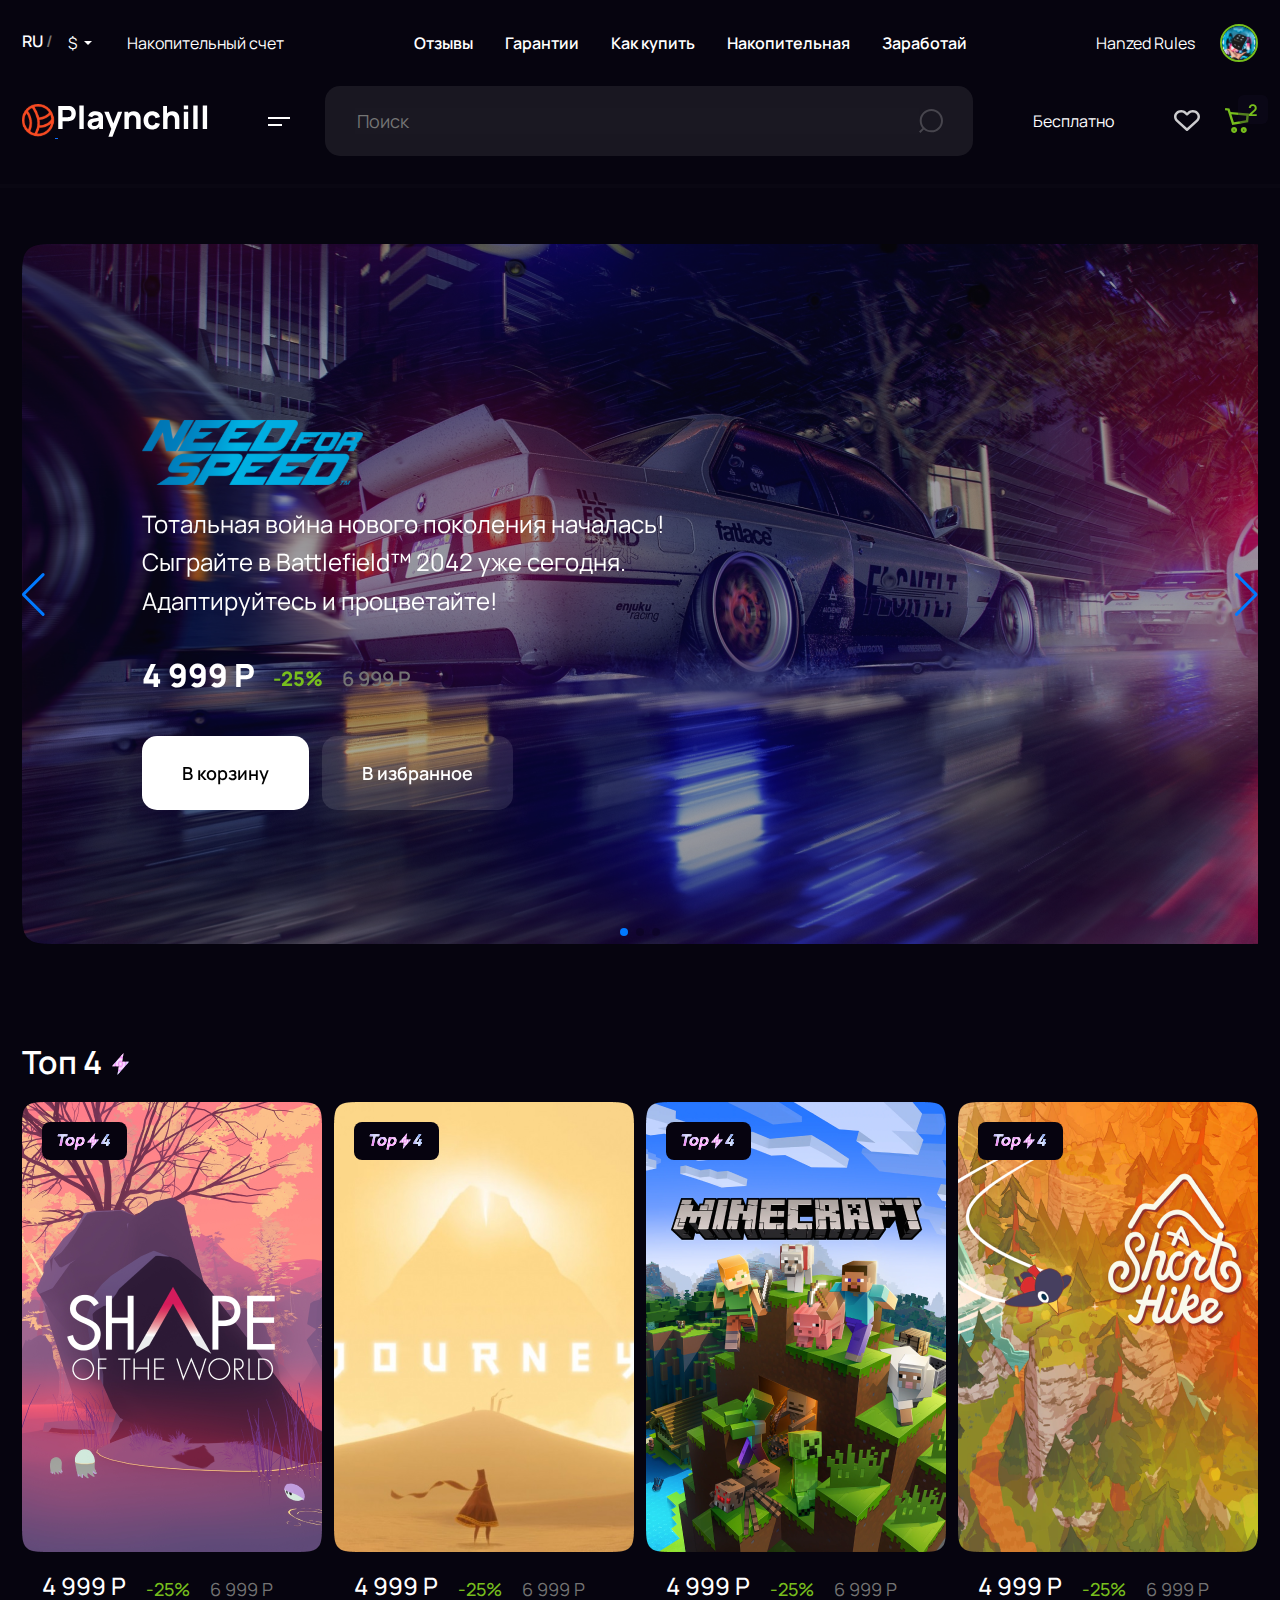
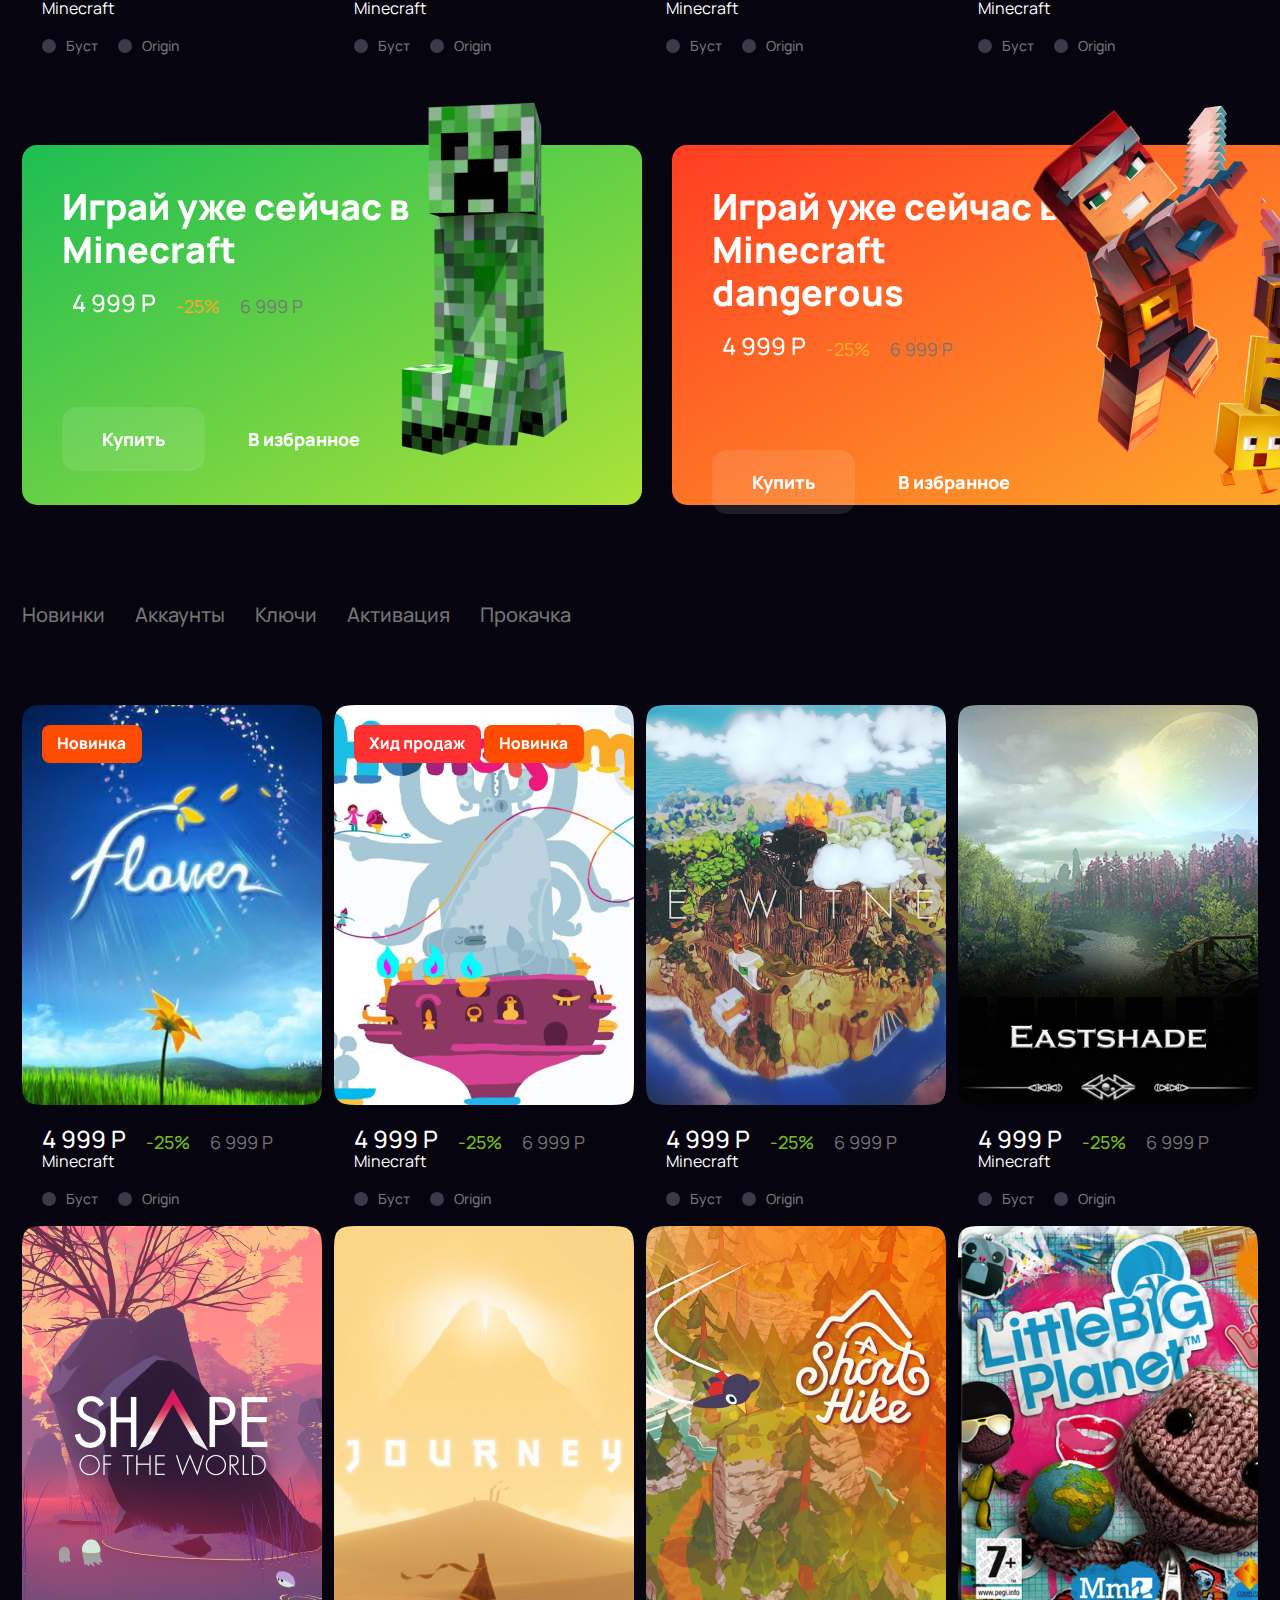
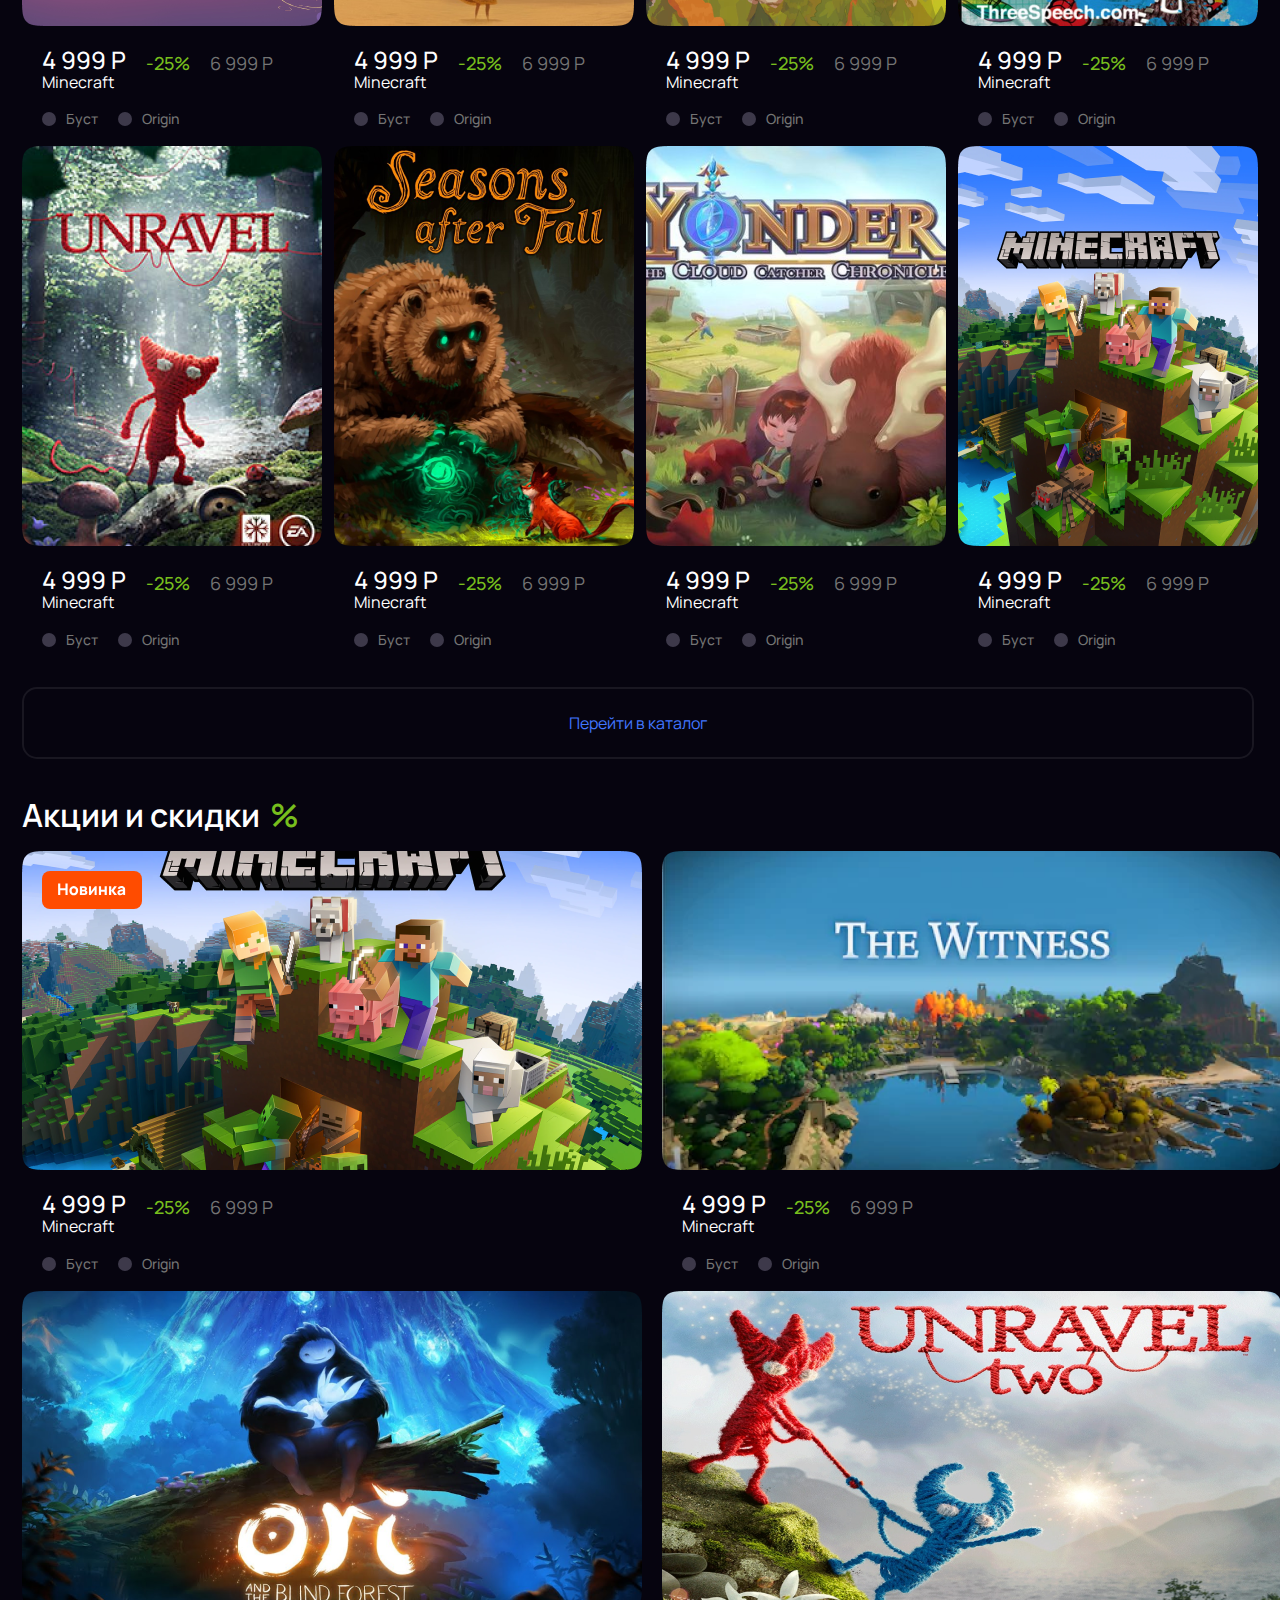
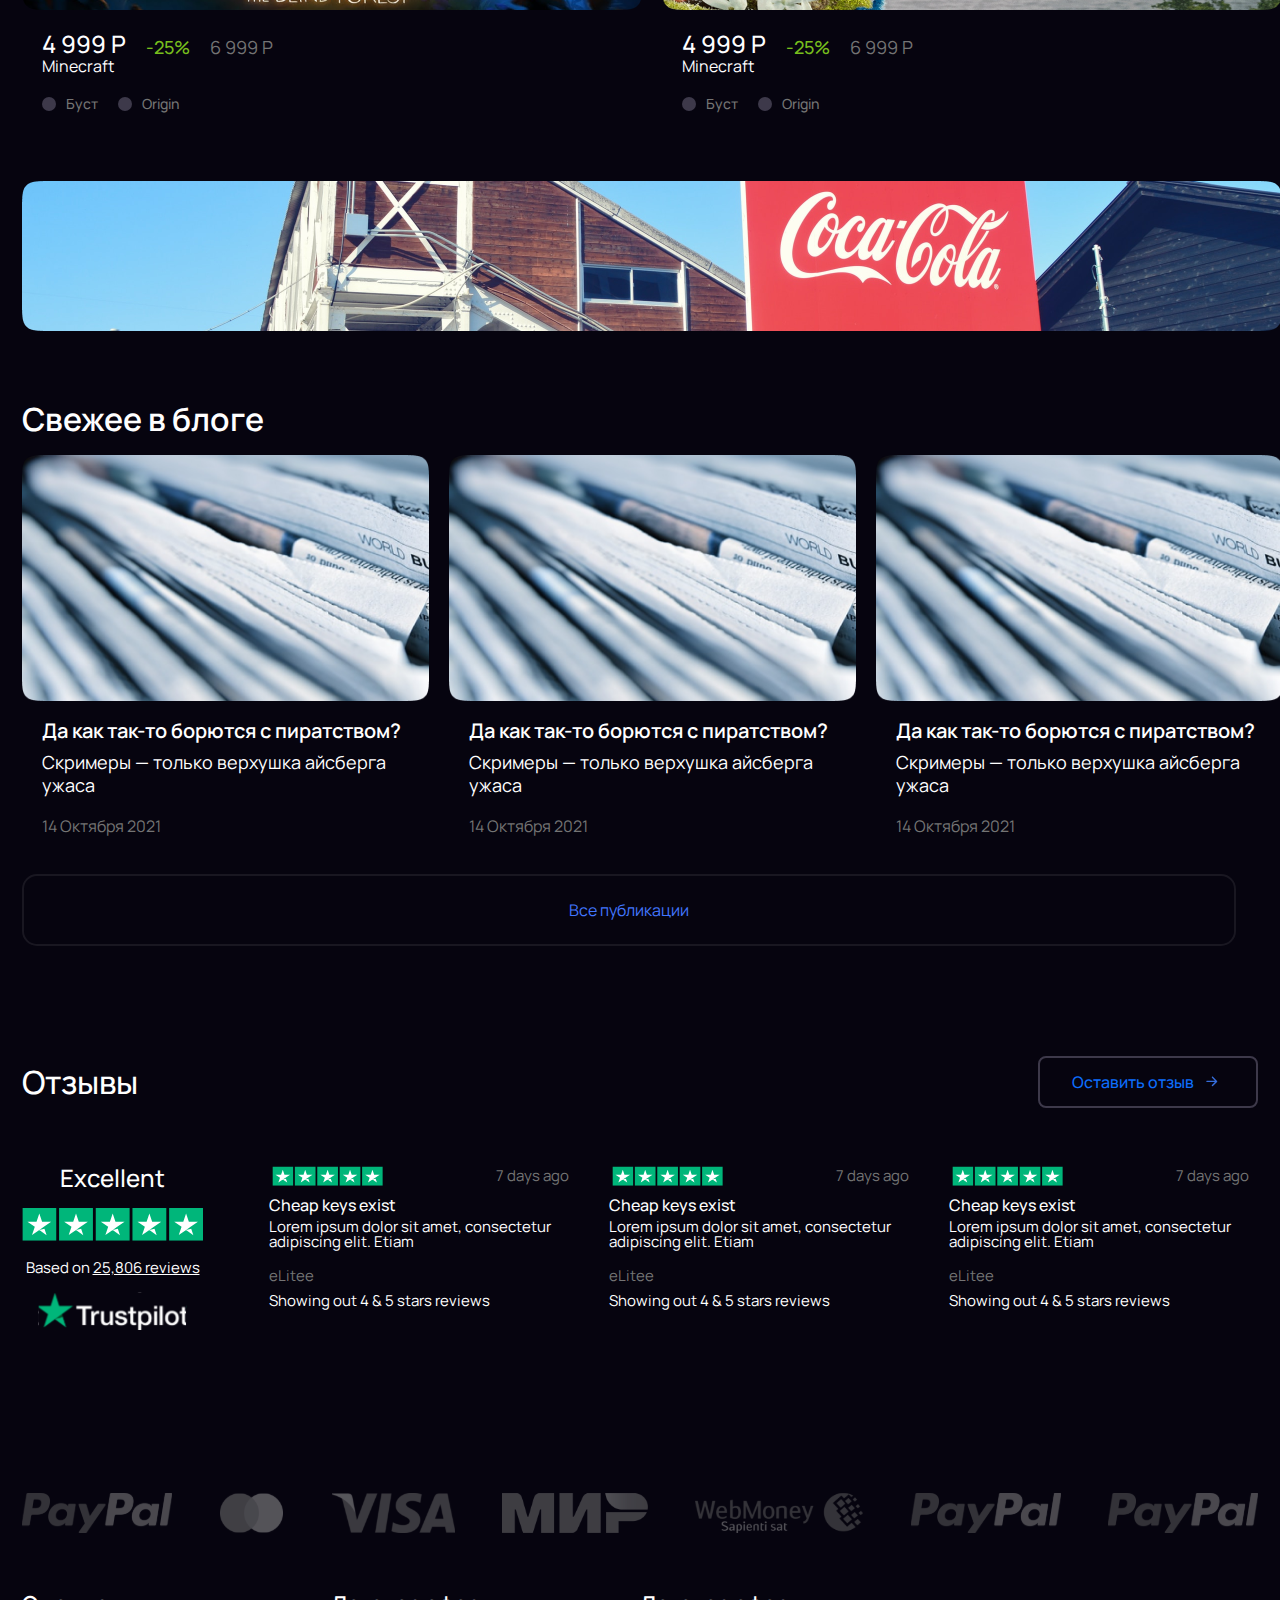
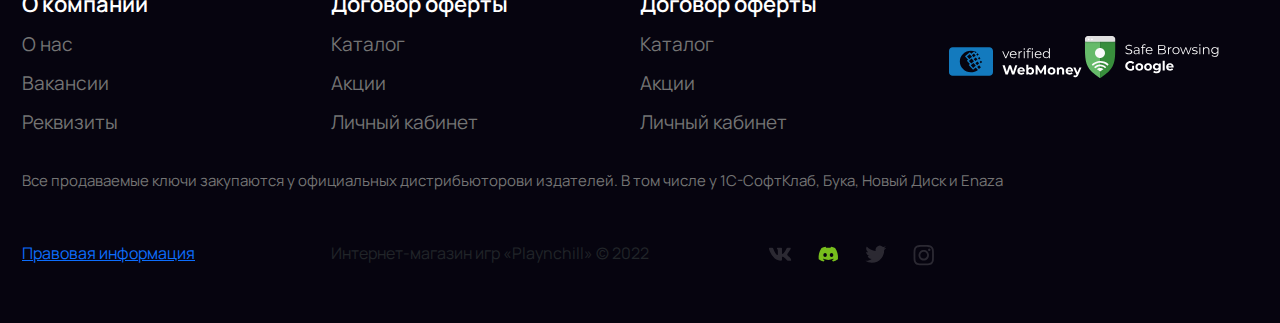
==== index.html @ ac3b4145 "basket" ====
<!DOCTYPE html>
<html lang="en">
  <head>
    <meta charset="UTF-8" />
    <meta http-equiv="X-UA-Compatible" content="IE=edge" />
    <meta name="viewport" content="width=device-width, initial-scale=1.0" />
    <title>Game-Shop</title>

    <link
      rel="stylesheet"
      href="https://cdn.jsdelivr.net/npm/swiper@11/swiper-bundle.min.css"
    />

    <script src="https://cdn.jsdelivr.net/npm/swiper@11/swiper-bundle.min.js"></script>
    <link rel="preconnect" href="https://fonts.googleapis.com" />
    <link rel="preconnect" href="https://fonts.gstatic.com" crossorigin />
    <link
      href="https://fonts.googleapis.com/css2?family=Manrope:wght@200..800&family=Roboto&display=swap"
      rel="stylesheet"
    />
    <link
      rel="stylesheet"
      href="	https://cdn.jsdelivr.net/npm/bootstrap@5.3.3/dist/css/bootstrap.min.css"
    />
    <link rel="stylesheet" href="./scss/style.css" />
  </head>
  <body>
    <header class="header">
      <div class="container">
        <div class="header__top">
          <div class="header__scores">
            <div class="header__lang-but">
              <span class="header__leng">RU</span>
              <span style="color: #747474" class="header__leng">/</span>

              <div class="btn-group">
                <button
                  type="button"
                  class="btn btn-danger dropdown-toggle"
                  data-bs-toggle="dropdown"
                  aria-expanded="false"
                >
                  $
                </button>
                <ul class="dropdown-menu">
                  <li><a class="dropdown-item" href="#">Русский (RU)</a></li>
                  <li><a class="dropdown-item" href="#">English (EN)</a></li>

                  <li><hr class="dropdown-divider" /></li>
                  <ul class="currency">
                    <li class="currency__link">
                      <a class="currency__li" href="#">$</a>
                    </li>
                    <li class="currency__link">
                      <a class="currency__li" href="#">€</a>
                    </li>
                    <li class="currency__link">
                      <a class="currency__li" href="#">₽</a>
                    </li>
                  </ul>
                </ul>
              </div>
            </div>

            <span class="header__score-txt">Накопительный счет</span>
          </div>
          <nav class="header__nav nav">
            <ul class="nav__list">
              <li class="nav__item">
                <a class="nav__link" href="#">Отзывы</a>
              </li>
              <li class="nav__item">
                <a class="nav__link" href="#">Гарантии</a>
              </li>
              <li class="nav__item">
                <a class="nav__link" href="#">Как купить</a>
              </li>
              <li class="nav__item">
                <a class="nav__link" href="#">Накопительная</a>
              </li>
              <li class="nav__item">
                <a class="nav__link" href="#">Заработай</a>
              </li>
            </ul>
          </nav>
          <div class="header__avatar">
            <span class="header__name">Hanzed Rules</span>
            <img class="header__img" src="./img/ava.svg" alt="" />
          </div>
        </div>
        <div class="header__bottom">
          <div class="header__logo logo">
            <a class="logo__link" href="./index.html">
              <img
                class="logo__image"
                src="./img/icons/logo.svg"
                alt="MovieDB"
              />
              <img class="logo__name" src="./img/icons/logo-name.svg" alt="" />
            </a>
          </div>
          <img class="header__lines" src="./img/icons/lines.svg" alt="" />
          <div class="header__searchbar searchbar">
            <input class="searchbar__input" placeholder="Поиск" type="text" />
            <img class="header__icon" src="./img/icons/search.svg" alt="" />
          </div>
          <a class="header__free" href="#"><span>Бесплатно</span></a>
          <a href="#"
            ><img class="header__heart" src="./img/icons/heart.svg" alt=""
          /></a>

          <div class="header__basket-2 basket-2">
            <a href="#">
              <img
                class="basket-2__basket"
                src="./img/icons/basket.svg"
                alt=""
              />
              <img class="basket-2__2-bg" src="./img/icons/2-bg.svg" alt="" />
            </a>
          </div>
        </div>
      </div>
    </header>

    <hr class="header__under-line" />

    <section class="hero">
      <div class="container">
        <div class="hero__content swiper">
          <div class="hero__posters swiper-wrapper">
            <div class="hero__poster swiper-slide">
              <div class="hero__movie">
                <img
                  class="hero__image"
                  src="./img/car-bmw-m3.png"
                  alt="car-bmw-m3"
                />

                <img
                  class="hero__nfs-logo"
                  src="./img/icons/nfs-logo.svg"
                  alt="need-for-speed"
                />
                <p class="hero__nfs-txt">
                  Тотальная война нового поколения началась! Сыграйте в
                  Battlefield™ 2042 уже сегодня. Адаптируйтесь и процветайте!
                </p>
                <div class="hero__prices">
                  <h2 class="hero__price">4 999 Р</h2>
                  <span class="hero__percent">-25%</span>
                  <span class="hero__old-price">6 999 Р</span>
                </div>

                <div class="hero__buttons">
                  <a class="hero__white-btn" href="./pages/basket.html"
                    >В корзину</a
                  >
                  <a class="hero__grey-btn" href="./pages/basket.html"
                    >В избранное</a
                  >
                </div>
              </div>
            </div>
            <div class="hero__poster swiper-slide">
              <div class="hero__movie">
                <img
                  class="hero__image"
                  src="./img/car-polestar.png"
                  alt="car-bmw-m3"
                />

                <img
                  class="hero__nfs-logo"
                  src="./img/icons/nfs-logo.svg"
                  alt="need-for-speed"
                />
                <p class="hero__nfs-txt">
                  Тотальная война нового поколения началась! Сыграйте в
                  Battlefield™ 2042 уже сегодня. Адаптируйтесь и процветайте!
                </p>
                <div class="hero__prices">
                  <h2 class="hero__price">4 999 Р</h2>
                  <span class="hero__percent">-25%</span>
                  <span class="hero__old-price">6 999 Р</span>
                </div>

                <div class="hero__buttons">
                  <a
                    class="hero__white-btn"
                    href="/pages/basket.html"
                    target="_blank"
                    >В корзину</a
                  >
                  <a class="hero__grey-btn" href="#">В избранное</a>
                </div>
              </div>
            </div>
            <div class="hero__poster swiper-slide">
              <div class="hero__movie">
                <img
                  class="hero__image"
                  src="./img/car-porsche.png"
                  alt="car-bmw-m3"
                />

                <img
                  class="hero__nfs-logo"
                  src="./img/icons/nfs-logo.svg"
                  alt="need-for-speed"
                />
                <p class="hero__nfs-txt">
                  Тотальная война нового поколения началась! Сыграйте в
                  Battlefield™ 2042 уже сегодня. Адаптируйтесь и процветайте!
                </p>
                <div class="hero__prices">
                  <h2 class="hero__price">4 999 Р</h2>
                  <span class="hero__percent">-25%</span>
                  <span class="hero__old-price">6 999 Р</span>
                </div>

                <div class="hero__buttons">
                  <a
                    class="hero__white-btn"
                    href="/pages/basket.html"
                    target="_blank"
                    >В корзину</a
                  >
                  <a class="hero__grey-btn" href="#">В избранное</a>
                </div>
              </div>
            </div>
          </div>
          <div class="swiper-pagination"></div>
        </div>
        <div class="swiper-button-next"></div>
        <div class="swiper-button-prev"></div>
      </div>
    </section>

    <section class="game">
      <div class="container">
        <div class="game__item">
          <div class="game__top-four">
            <h2 class="game__title">Топ 4</h2>
            <img class="game__light-icon" src="./img/icons/light.svg" alt="" />
          </div>
          <div class="game__rows">
            <div class="game__el">
              <img class="game__image" src="./img/games/shape.png" alt="" />
              <img class="game__light-4" src="./img/icons/light-4.svg" alt="" />
              <a
                class="game__link-basket"
                href="/pages/basket.html"
                target="_blank"
                >В корзину</a
              >

              <div class="prices">
                <h2 class="price">4 999 Р</h2>
                <span class="percent">-25%</span>
                <span class="old-price">6 999 Р</span>
              </div>

              <span class="game__info"> Minecraft </span>
              <div class="game__info-under">
                <div class="game__circle"></div>
                <span class="game__bust">Буст</span>
                <div class="game__circle"></div>
                <span class="game__origin">Origin</span>
              </div>
            </div>

            <div class="game__el">
              <img class="game__image" src="./img/games/dourney.png" alt="" />
              <img class="game__light-4" src="./img/icons/light-4.svg" alt="" />
              <a
                class="game__link-basket"
                href="/pages/basket.html"
                target="_blank"
                >В корзину</a
              >

              <div class="prices">
                <h2 class="price">4 999 Р</h2>
                <span class="percent">-25%</span>
                <span class="old-price">6 999 Р</span>
              </div>

              <span class="game__info"> Minecraft </span>
              <div class="game__info-under">
                <div class="game__circle"></div>
                <span class="game__bust">Буст</span>
                <div class="game__circle"></div>
                <span class="game__origin">Origin</span>
              </div>
            </div>

            <div class="game__el">
              <img class="game__image" src="./img/games/minecraft.png" alt="" />
              <img class="game__light-4" src="./img/icons/light-4.svg" alt="" />
              <a
                class="game__link-basket"
                href="/pages/basket.html"
                target="_blank"
                >В корзину</a
              >

              <div class="prices">
                <h2 class="price">4 999 Р</h2>
                <span class="percent">-25%</span>
                <span class="old-price">6 999 Р</span>
              </div>

              <span class="game__info"> Minecraft </span>
              <div class="game__info-under">
                <div class="game__circle"></div>
                <span class="game__bust">Буст</span>
                <div class="game__circle"></div>
                <span class="game__origin">Origin</span>
              </div>
            </div>

            <div class="game__el">
              <img
                class="game__image"
                src="./img/games/a-short-hike.png"
                alt=""
              />
              <img class="game__light-4" src="./img/icons/light-4.svg" alt="" />
              <a
                class="game__link-basket"
                href="/pages/basket.html"
                target="_blank"
                >В корзину</a
              >

              <div class="prices">
                <h2 class="price">4 999 Р</h2>
                <span class="percent">-25%</span>
                <span class="old-price">6 999 Р</span>
              </div>

              <span class="game__info"> Minecraft </span>
              <div class="game__info-under">
                <div class="game__circle"></div>
                <span class="game__bust">Буст</span>
                <div class="game__circle"></div>
                <span class="game__origin">Origin</span>
              </div>
            </div>
          </div>
        </div>
      </div>
    </section>

    <section class="minecraft">
      <div class="container">
        <div class="minecraft">
          <div class="swiper-wrapper">
            <div class="minecraft__row">
              <div class="minecraft__bg-gr">
                <img
                  class="minecraft__creeper"
                  src="./img/creeper.png"
                  alt=""
                />
                <h2 class="minecraft__title">Играй уже сейчас в Minecraft</h2>
                <div class="prices">
                  <h2 class="price">4 999 Р</h2>
                  <span class="percent">-25%</span>
                  <span class="old-price">6 999 Р</span>
                </div>
                <div class="minecraft__buttons">
                  <a class="minecraft__white-btn" href="#">Купить</a>
                  <a class="minecraft__grey-btn" href="#">В избранное</a>
                </div>
              </div>

              <div class="minecraft__bg-or">
                <h2 class="minecraft__title">
                  Играй уже сейчас в Minecraft dangerous
                </h2>
                <img
                  class="minecraft__warriars"
                  src="./img/warriars.png"
                  alt=""
                />

                <div class="prices">
                  <h2 class="price">4 999 Р</h2>
                  <span class="percent">-25%</span>
                  <span class="old-price">6 999 Р</span>
                </div>
                <div class="minecraft__buttons">
                  <a class="minecraft__white-btn" href="#">Купить</a>
                  <a class="minecraft__grey-btn" href="#">В избранное</a>
                </div>
              </div>
            </div>
          </div>
        </div>
      </div>
    </section>

    <section class="game">
      <div class="container">
        <div class="game__item">
          <div class="game__navig">
            <div class="game__nav">
              <ul class="game__nav-ul">
                <li class="game__nav-li">
                  <a class="game__nav-link" href="#">Новинки</a>
                </li>
                <li class="game__nav-li">
                  <a class="game__nav-link" href="#">Аккаунты</a>
                </li>
                <li class="game__nav-li">
                  <a class="game__nav-link" href="#">Ключи</a>
                </li>
                <li class="game__nav-li">
                  <a class="game__nav-link" href="#">Активация</a>
                </li>
                <li class="game__nav-li">
                  <a class="game__nav-link" href="#">Прокачка</a>
                </li>
              </ul>
            </div>
          </div>
          <div class="game__rows">
            <div class="game__el">
              <img
                class="game__image"
                src="./img/games/flower.png"
                alt="flower"
              />
              <img
                class="game__light-4"
                src="./img/icons/new-icon.svg"
                alt=""
              />
              <a
                class="game__link-basket-min"
                href="/pages/basket.html"
                target="_blank"
                >В корзину</a
              >

              <div class="prices">
                <h2 class="price">4 999 Р</h2>
                <span class="percent">-25%</span>
                <span class="old-price">6 999 Р</span>
              </div>

              <span class="game__info"> Minecraft </span>
              <div class="game__info-under">
                <div class="game__circle"></div>
                <span class="game__bust">Буст</span>
                <div class="game__circle"></div>
                <span class="game__origin">Origin</span>
              </div>
            </div>

            <div class="game__el">
              <img
                class="game__image"
                src="./img/games/hohokum.png"
                alt="hohokum"
              />
              <img
                class="game__light-4"
                src="./img/icons/bestseller.svg"
                alt=""
              />
              <img
                class="game__bestselle"
                src="./img/icons/new-icon.svg"
                alt=""
              />
              <a
                class="game__link-basket-min"
                href="/pages/basket.html"
                target="_blank"
                >В корзину</a
              >

              <div class="prices">
                <h2 class="price">4 999 Р</h2>
                <span class="percent">-25%</span>
                <span class="old-price">6 999 Р</span>
              </div>

              <span class="game__info"> Minecraft </span>
              <div class="game__info-under">
                <div class="game__circle"></div>
                <span class="game__bust">Буст</span>
                <div class="game__circle"></div>
                <span class="game__origin">Origin</span>
              </div>
            </div>

            <div class="game__el">
              <img
                class="game__image"
                src="./img/games/thewitness.png"
                alt="thewitness"
              />

              <a
                class="game__link-basket-min"
                href="/pages/basket.html"
                target="_blank"
                >В корзину</a
              >

              <div class="prices">
                <h2 class="price">4 999 Р</h2>
                <span class="percent">-25%</span>
                <span class="old-price">6 999 Р</span>
              </div>

              <span class="game__info"> Minecraft </span>
              <div class="game__info-under">
                <div class="game__circle"></div>
                <span class="game__bust">Буст</span>
                <div class="game__circle"></div>
                <span class="game__origin">Origin</span>
              </div>
            </div>

            <div class="game__el">
              <img
                class="game__image"
                src="./img/games/easrshade.png"
                alt="easrshade"
              />

              <a
                class="game__link-basket-min"
                href="/pages/basket.html"
                target="_blank"
                >В корзину</a
              >

              <div class="prices">
                <h2 class="price">4 999 Р</h2>
                <span class="percent">-25%</span>
                <span class="old-price">6 999 Р</span>
              </div>

              <span class="game__info"> Minecraft </span>
              <div class="game__info-under">
                <div class="game__circle"></div>
                <span class="game__bust">Буст</span>
                <div class="game__circle"></div>
                <span class="game__origin">Origin</span>
              </div>
            </div>
          </div>

          <div class="game__rows">
            <div class="game__el">
              <img
                class="game__image"
                src="./img/games/shape-min.png"
                alt="shape"
              />

              <a
                class="game__link-basket-min"
                href="/pages/basket.html"
                target="_blank"
                >В корзину</a
              >

              <div class="prices">
                <h2 class="price">4 999 Р</h2>
                <span class="percent">-25%</span>
                <span class="old-price">6 999 Р</span>
              </div>

              <span class="game__info"> Minecraft </span>
              <div class="game__info-under">
                <div class="game__circle"></div>
                <span class="game__bust">Буст</span>
                <div class="game__circle"></div>
                <span class="game__origin">Origin</span>
              </div>
            </div>

            <div class="game__el">
              <img
                class="game__image"
                src="./img/games/dourney-min.png"
                alt="dourney"
              />
              <a
                class="game__link-basket-min"
                href="/pages/basket.html"
                target="_blank"
                >В корзину</a
              >

              <div class="prices">
                <h2 class="price">4 999 Р</h2>
                <span class="percent">-25%</span>
                <span class="old-price">6 999 Р</span>
              </div>

              <span class="game__info"> Minecraft </span>
              <div class="game__info-under">
                <div class="game__circle"></div>
                <span class="game__bust">Буст</span>
                <div class="game__circle"></div>
                <span class="game__origin">Origin</span>
              </div>
            </div>

            <div class="game__el">
              <img
                class="game__image"
                src="./img/games/a-shot-hike-min.png"
                alt="a-short-hike"
              />
              <a
                class="game__link-basket-min"
                href="/pages/basket.html"
                target="_blank"
                >В корзину</a
              >

              <div class="prices">
                <h2 class="price">4 999 Р</h2>
                <span class="percent">-25%</span>
                <span class="old-price">6 999 Р</span>
              </div>

              <span class="game__info"> Minecraft </span>
              <div class="game__info-under">
                <div class="game__circle"></div>
                <span class="game__bust">Буст</span>
                <div class="game__circle"></div>
                <span class="game__origin">Origin</span>
              </div>
            </div>

            <div class="game__el">
              <img
                class="game__image"
                src="./img/games/little-big-planet.png"
                alt="unralev"
              />
              <a
                class="game__link-basket-min"
                href="/pages/basket.html"
                target="_blank"
                >В корзину</a
              >

              <div class="prices">
                <h2 class="price">4 999 Р</h2>
                <span class="percent">-25%</span>
                <span class="old-price">6 999 Р</span>
              </div>

              <span class="game__info"> Minecraft </span>
              <div class="game__info-under">
                <div class="game__circle"></div>
                <span class="game__bust">Буст</span>
                <div class="game__circle"></div>
                <span class="game__origin">Origin</span>
              </div>
            </div>
          </div>

          <div class="game__rows">
            <div class="game__el">
              <img
                class="game__image"
                src="./img/games/unralev.png"
                alt="unralev"
              />

              <a
                class="game__link-basket-min"
                href="/pages/basket.html"
                target="_blank"
                >В корзину</a
              >

              <div class="prices">
                <h2 class="price">4 999 Р</h2>
                <span class="percent">-25%</span>
                <span class="old-price">6 999 Р</span>
              </div>

              <span class="game__info"> Minecraft </span>
              <div class="game__info-under">
                <div class="game__circle"></div>
                <span class="game__bust">Буст</span>
                <div class="game__circle"></div>
                <span class="game__origin">Origin</span>
              </div>
            </div>

            <div class="game__el">
              <img
                class="game__image"
                src="./img/games/seasons-after-fall.png"
                alt="seasons-after-fall"
              />
              <a
                class="game__link-basket-min"
                href="/pages/basket.html"
                target="_blank"
                >В корзину</a
              >

              <div class="prices">
                <h2 class="price">4 999 Р</h2>
                <span class="percent">-25%</span>
                <span class="old-price">6 999 Р</span>
              </div>

              <span class="game__info"> Minecraft </span>
              <div class="game__info-under">
                <div class="game__circle"></div>
                <span class="game__bust">Буст</span>
                <div class="game__circle"></div>
                <span class="game__origin">Origin</span>
              </div>
            </div>

            <div class="game__el">
              <img
                class="game__image"
                src="./img/games/yonder.png"
                alt="yonder"
              />
              <a
                class="game__link-basket-min"
                href="/pages/basket.html"
                target="_blank"
                >В корзину</a
              >

              <div class="prices">
                <h2 class="price">4 999 Р</h2>
                <span class="percent">-25%</span>
                <span class="old-price">6 999 Р</span>
              </div>

              <span class="game__info"> Minecraft </span>
              <div class="game__info-under">
                <div class="game__circle"></div>
                <span class="game__bust">Буст</span>
                <div class="game__circle"></div>
                <span class="game__origin">Origin</span>
              </div>
            </div>

            <div class="game__el">
              <img
                class="game__image"
                src="./img/games/minecraft-min.png"
                alt="minecraft"
              />
              <a
                class="game__link-basket-min"
                href="/pages/basket.html"
                target="_blank"
                >В корзину</a
              >

              <div class="prices">
                <h2 class="price">4 999 Р</h2>
                <span class="percent">-25%</span>
                <span class="old-price">6 999 Р</span>
              </div>

              <span class="game__info"> Minecraft </span>
              <div class="game__info-under">
                <div class="game__circle"></div>
                <span class="game__bust">Буст</span>
                <div class="game__circle"></div>
                <span class="game__origin">Origin</span>
              </div>
            </div>
          </div>

          <div class="game__catalog-but">
            <button class="game__but">Перейти в каталог</button>
          </div>
        </div>
      </div>
    </section>

    <section class="stock">
      <div class="container">
        <div class="stock__top">
          <h2 class="stock__title">Акции и скидки</h2>
          <span class="stock__pr">%</span>
        </div>
        <div class="stock__rows">
          <div class="stock__row">
            <div class="game__el">
              <img
                class="game__image"
                src="./img/minecraft-poster.png"
                alt=""
              />
              <img
                class="game__light-4"
                src="./img/icons/new-icon.svg"
                alt=""
              />

              <div class="prices">
                <h2 class="price">4 999 Р</h2>
                <span class="percent">-25%</span>
                <span class="old-price">6 999 Р</span>
              </div>

              <span class="game__info"> Minecraft </span>

              <div class="game__info-under">
                <div class="game__circle"></div>
                <span class="game__bust">Буст</span>
                <div class="game__circle"></div>
                <span class="game__origin">Origin</span>
              </div>
            </div>
          </div>

          <div class="stock__row">
            <div class="game__el">
              <img
                class="game__image"
                src="./img/the-witmess-poster.png"
                alt=""
              />

              <div class="prices">
                <h2 class="price">4 999 Р</h2>
                <span class="percent">-25%</span>
                <span class="old-price">6 999 Р</span>
              </div>

              <span class="game__info"> Minecraft </span>

              <div class="game__info-under">
                <div class="game__circle"></div>
                <span class="game__bust">Буст</span>
                <div class="game__circle"></div>
                <span class="game__origin">Origin</span>
              </div>
            </div>
          </div>
        </div>

        <div class="stock__rows">
          <div class="stock__row">
            <div class="game__el">
              <img class="game__image" src="./img/ori-poster.png" alt="" />

              <div class="prices">
                <h2 class="price">4 999 Р</h2>
                <span class="percent">-25%</span>
                <span class="old-price">6 999 Р</span>
              </div>

              <span class="game__info"> Minecraft </span>

              <div class="game__info-under">
                <div class="game__circle"></div>
                <span class="game__bust">Буст</span>
                <div class="game__circle"></div>
                <span class="game__origin">Origin</span>
              </div>
            </div>
          </div>

          <div class="stock__row">
            <div class="game__el">
              <img
                class="game__image"
                src="./img/unravel-two-poster.png"
                alt=""
              />

              <div class="prices">
                <h2 class="price">4 999 Р</h2>
                <span class="percent">-25%</span>
                <span class="old-price">6 999 Р</span>
              </div>

              <span class="game__info"> Minecraft </span>

              <div class="game__info-under">
                <div class="game__circle"></div>
                <span class="game__bust">Буст</span>
                <div class="game__circle"></div>
                <span class="game__origin">Origin</span>
              </div>
            </div>
          </div>
        </div>

        <img class="stock__cola" src="./img/cola.png" alt="" />
      </div>
    </section>

    <section class="blog">
      <div class="container">
        <h2 class="blog__title">Свежее в блоге</h2>
        <div class="blog__rows">
          <div class="blog__row">
            <img class="blog__image" src="./img/comments.png" alt="" />
            <span class="blog__question"
              >Да как так-то борются с пиратством?</span
            >
            <span class="blog__answer"
              >Скримеры — только верхушка айсберга ужаса</span
            >
            <span class="blog__time">14 Октября 2021</span>
          </div>

          <div class="blog__row">
            <img class="blog__image" src="./img/comments.png" alt="" />
            <span class="blog__question"
              >Да как так-то борются с пиратством?</span
            >
            <span class="blog__answer"
              >Скримеры — только верхушка айсберга ужаса</span
            >
            <span class="blog__time">14 Октября 2021</span>
          </div>

          <div class="blog__row">
            <img class="blog__image" src="./img/comments.png" alt="" />
            <span class="blog__question"
              >Да как так-то борются с пиратством?</span
            >
            <span class="blog__answer"
              >Скримеры — только верхушка айсберга ужаса</span
            >
            <span class="blog__time">14 Октября 2021</span>
          </div>
        </div>
        <div class="game__catalog-but">
          <button class="game__but">Все публикации</button>
        </div>
      </div>
    </section>

    <section class="review">
      <div class="container">
        <div class="review__top">
          <div class="review__title">Отзывы</div>
          <div class="review__but">
            <a class="review__bt-li" href="#">Оставить отзыв</a>
            <img class="review__left" src="./img/icons/left.svg" alt="left" />
          </div>
        </div>

        <div class="review__col">
          <div class="review__fix">
            <div class="review__subtitle">Excellent</div>
            <img
              class="review__big-stars"
              src="./img/icons/stars-5 1.svg"
              alt="stars"
            />
            <p class="review__under-star">Based on <u> 25,806 reviews</u></p>
            <img src="./img/icons/logo-star.svg" alt="" />
          </div>

          <div class="review__row">
            <div class="review__com-box">
              <div class="review__stars-time">
                <img
                  class="review__stars"
                  src="./img/icons/stars-5 1.svg"
                  alt="stars"
                />
                <span class="review__when">7 days ago</span>
              </div>

              <h4 class="review__min-title">Cheap keys exist</h4>
              <p class="review__txt">
                Lorem ipsum dolor sit amet, consectetur adipiscing elit. Etiam
              </p>
              <span class="review__com-autor">eLitee</span>
              <p class="review__reiting">Showing out 4 & 5 stars reviews</p>
            </div>

            <div class="review__com-box">
              <div class="review__stars-time">
                <img
                  class="review__stars"
                  src="./img/icons/stars-5 1.svg"
                  alt="stars"
                />
                <span class="review__when">7 days ago</span>
              </div>

              <h4 class="review__min-title">Cheap keys exist</h4>
              <p class="review__txt">
                Lorem ipsum dolor sit amet, consectetur adipiscing elit. Etiam
              </p>
              <span class="review__com-autor">eLitee</span>
              <p class="review__reiting">Showing out 4 & 5 stars reviews</p>
            </div>

            <div class="review__com-box">
              <div class="review__stars-time">
                <img
                  class="review__stars"
                  src="./img/icons/stars-5 1.svg"
                  alt="stars"
                />
                <span class="review__when">7 days ago</span>
              </div>

              <h4 class="review__min-title">Cheap keys exist</h4>
              <p class="review__txt">
                Lorem ipsum dolor sit amet, consectetur adipiscing elit. Etiam
              </p>
              <span class="review__com-autor">eLitee</span>
              <p class="review__reiting">Showing out 4 & 5 stars reviews</p>
            </div>
          </div>
        </div>
      </div>
    </section>

    <footer class="footer">
      <div class="container">
        <div class="footer__top top">
          <img
            class="top__logo"
            src="../img/img_footer/footer-img-1.svg"
            alt="PaiPal"
          />
          <img
            class="top__logo"
            src="../img/img_footer/footer-img-2.svg"
            alt="MasterCard"
          />
          <img
            class="top__logo"
            src="../img/img_footer/footer-img-3.svg"
            alt="Visa"
          />
          <img
            class="top__logo"
            src="../img/img_footer/footer-img-4.svg"
            alt="Mir"
          />
          <img
            class="top__logo"
            src="../img/img_footer/footer-img-5.svg"
            alt="WebMoney"
          />
          <img
            class="top__logo"
            src="../img/img_footer/footer-img-6.svg"
            alt="PaiPal"
          />
          <img
            class="top__logo"
            src="../img/img_footer/footer-img-7.svg"
            alt="PaiPal"
          />
        </div>
        <div class="footer__info 12">
          <div class="footer__column col-3">
            <h4 class="footer__title">О компании</h4>
            <nav class="footer__nav nav">
              <ul class="nav__list">
                <li class="nav__item">
                  <a class="nav__link" href="#">О нас</a>
                </li>
                <li class="nav__item">
                  <a class="nav__link" href="#">Вакансии</a>
                </li>
                <li class="nav__item">
                  <a class="nav__link" href="#">Реквизиты</a>
                </li>
              </ul>
            </nav>
          </div>
          <div class="footer__column col-3">
            <h4 class="footer__title">Договор оферты</h4>
            <nav class="footer__nav nav">
              <ul class="nav__list">
                <li class="nav__item">
                  <a class="nav__link" href="#">Каталог</a>
                </li>
                <li class="nav__item">
                  <a class="nav__link" href="#">Акции</a>
                </li>
                <li class="nav__item">
                  <a class="nav__link" href="#">Личный кабинет</a>
                </li>
              </ul>
            </nav>
          </div>
          <div class="footer__column col-3">
            <h4 class="footer__title">Договор оферты</h4>
            <nav class="footer__nav nav">
              <ul class="nav__list">
                <li class="nav__item">
                  <a class="nav__link" href="#">Каталог</a>
                </li>
                <li class="nav__item">
                  <a class="nav__link" href="#">Акции</a>
                </li>
                <li class="nav__item">
                  <a class="nav__link" href="#">Личный кабинет</a>
                </li>
              </ul>
            </nav>
          </div>
          <div class="footer__column safety">
            <div class=>
            <img src="../img/img_footer/webmoney.svg" alt="webmoney" />
          </div>
          <div>
            <img src="../img/img_footer/google.svg" alt="webmoney" />
          </div>
        </div>
      </div>
      <span class="footer__info text"
        >Все продаваемые ключи закупаются у официальных дистрибьюторови
        издателей. В том числе у 1С-СофтКлаб, Бука, Новый Диск и Enaza</span
      >

      <div class="footer-bottom bottom-row">
        <div class="col-3">
          <a href="" class="footer__confidencial"> Правовая информация </a>
        </div>
        <div class="col-4">
          <span class="footer__bottom__title"
            >Интернет-магазин игр «Playnchill» © 2022
          </span>
        </div>
        <div class="footer-bottom__social col-6">
          <ul class="footer__social social">
            <li class="social__item">
              <a class="social__link" href="#">
                <svg
                  width="23"
                  height="14"
                  viewBox="0 0 23 14"
                  fill="none"
                  xmlns="http://www.w3.org/2000/svg"
                >
                  <path
                    fill-rule="evenodd"
                    clip-rule="evenodd"
                    d="M21.7066 1.58016C21.8603 1.07475 21.7066 0.702637 20.9707 0.702637H18.5409C17.9225 0.702637 17.6374 1.02384 17.4828 1.37836C17.4828 1.37836 16.2471 4.33676 14.4967 6.25842C13.9302 6.81566 13.6728 6.99246 13.3637 6.99246C13.2091 6.99246 12.9768 6.81566 12.9768 6.30933V1.58016C12.9768 0.972928 12.8064 0.702637 12.2918 0.702637H8.47067C8.08467 0.702637 7.85233 0.984036 7.85233 1.25155C7.85233 1.82638 8.728 1.95968 8.81779 3.57772V7.09336C8.81779 7.86443 8.67616 8.0042 8.36699 8.0042C7.54316 8.0042 5.53912 5.03192 4.34965 1.63107C4.11916 0.969225 3.8859 0.702637 3.26478 0.702637H0.833089C0.138848 0.702637 0 1.02384 0 1.37836C0 2.00966 0.823833 5.14578 3.83684 9.29364C5.84551 12.1261 8.67338 13.6618 11.2495 13.6618C12.7944 13.6618 12.9851 13.3212 12.9851 12.7334V10.5923C12.9851 9.91012 13.1313 9.77405 13.621 9.77405C13.982 9.77405 14.5994 9.95178 16.0416 11.3171C17.6893 12.9361 17.9605 13.6618 18.888 13.6618H21.3178C22.0121 13.6618 22.3601 13.3212 22.1602 12.6473C21.9399 11.9771 21.1531 11.0042 20.1098 9.84996C19.5433 9.19274 18.6936 8.48461 18.4353 8.13009C18.0753 7.67559 18.178 7.47287 18.4353 7.06836C18.4353 7.06836 21.3974 2.97142 21.7057 1.58016H21.7066Z"
                    fill="white"
                    fill-opacity="0.15"
                  />
                </svg>
              </a>
            </li>
            <li class="social__item">
              <a class="social__link" href="#">
                <svg
                  width="21"
                  height="16"
                  viewBox="0 0 21 16"
                  fill="#77BE1D"
                  xmlns="http://www.w3.org/2000/svg"
                >
                  <path
                    d="M17.0458 2.00802C15.8147 1.43411 14.4818 1.01757 13.0933 0.776898C13.0811 0.776509 13.069 0.778793 13.0578 0.783591C13.0466 0.788389 13.0366 0.795584 13.0285 0.804668C12.8619 1.11013 12.6675 1.50817 12.5379 1.81363C11.0652 1.59147 9.56745 1.59147 8.09474 1.81363C7.96515 1.49891 7.77076 1.11013 7.59488 0.804668C7.58563 0.786155 7.55786 0.776898 7.53009 0.776898C6.1416 1.01757 4.81792 1.43411 3.57754 2.00802C3.56828 2.00802 3.55903 2.01728 3.54977 2.02653C1.03199 5.79395 0.33775 9.45954 0.680242 13.0881C0.680242 13.1066 0.689499 13.1251 0.708012 13.1344C2.37419 14.3563 3.97557 15.0968 5.55844 15.5874C5.58621 15.5966 5.61398 15.5874 5.62324 15.5689C5.9935 15.0597 6.32674 14.5229 6.61369 13.9582C6.6322 13.9212 6.61369 13.8842 6.57666 13.8749C6.04904 13.6713 5.54919 13.4306 5.05859 13.1529C5.02156 13.1344 5.02156 13.0788 5.04933 13.0511C5.15115 12.977 5.25298 12.8937 5.3548 12.8197C5.37331 12.8012 5.40108 12.8012 5.41959 12.8104C8.60385 14.2637 12.038 14.2637 15.1853 12.8104C15.2038 12.8012 15.2315 12.8012 15.25 12.8197C15.3519 12.903 15.4537 12.977 15.5555 13.0603C15.5925 13.0881 15.5925 13.1436 15.5463 13.1622C15.0649 13.4491 14.5558 13.6805 14.0282 13.8842C13.9912 13.8934 13.9819 13.9397 13.9912 13.9675C14.2874 14.5321 14.6206 15.069 14.9816 15.5781C15.0094 15.5874 15.0371 15.5966 15.0649 15.5874C16.657 15.0968 18.2584 14.3563 19.9246 13.1344C19.9431 13.1251 19.9524 13.1066 19.9524 13.0881C20.3597 8.89489 19.2766 5.25707 17.0828 2.02653C17.0736 2.01728 17.0643 2.00802 17.0458 2.00802ZM7.09503 10.8758C6.14161 10.8758 5.34554 9.99642 5.34554 8.9134C5.34554 7.83039 6.12309 6.95101 7.09503 6.95101C8.07622 6.95101 8.85377 7.83964 8.84452 8.9134C8.84452 9.99642 8.06697 10.8758 7.09503 10.8758ZM13.5468 10.8758C12.5934 10.8758 11.7974 9.99642 11.7974 8.9134C11.7974 7.83039 12.5749 6.95101 13.5468 6.95101C14.528 6.95101 15.3056 7.83964 15.2963 8.9134C15.2963 9.99642 14.528 10.8758 13.5468 10.8758Z"
                    fill="#77BE1D"
                  />
                </svg>
              </a>
            </li>
            <li class="social__item">
              <a class="social__link" href="#">
                <svg
                  width="22"
                  height="18"
                  viewBox="0 0 22 18"
                  fill="#77be1d"
                  xmlns="http://www.w3.org/2000/svg"
                >
                  <path
                    d="M21.3021 2.64441C20.5292 2.98691 19.6989 3.21832 18.826 3.32292C19.7266 2.784 20.4005 1.93579 20.7217 0.936581C19.8755 1.4392 18.9494 1.79299 17.9836 1.98257C17.3342 1.28913 16.4739 0.829507 15.5365 0.675059C14.599 0.520612 13.6368 0.679981 12.7993 1.12843C11.9617 1.57687 11.2956 2.2893 10.9044 3.1551C10.5132 4.0209 10.4187 4.99164 10.6358 5.9166C8.92117 5.83051 7.24383 5.38486 5.71261 4.60857C4.18139 3.83227 2.83051 2.74268 1.74764 1.41052C1.37738 2.04922 1.16448 2.78974 1.16448 3.5784C1.16406 4.28837 1.3389 4.98747 1.67348 5.61367C2.00805 6.23986 2.49202 6.77379 3.08243 7.16809C2.39771 7.1463 1.72808 6.96128 1.1293 6.62843V6.68397C1.12923 7.67974 1.47368 8.64486 2.10419 9.41558C2.7347 10.1863 3.61244 10.7151 4.58847 10.9124C3.95327 11.0843 3.28732 11.1096 2.6409 10.9864C2.91628 11.8432 3.45269 12.5924 4.17505 13.1292C4.8974 13.666 5.76953 13.9635 6.66935 13.98C5.14186 15.1791 3.25543 15.8295 1.31351 15.8267C0.969517 15.8268 0.625817 15.8067 0.28418 15.7665C2.25534 17.0339 4.54991 17.7065 6.89335 17.7039C14.8262 17.7039 19.1629 11.1336 19.1629 5.43526C19.1629 5.25013 19.1583 5.06315 19.1499 4.87802C19.9935 4.26799 20.7216 3.51258 21.3002 2.64719L21.3021 2.64441Z"
                    fill="white"
                    fill-opacity="0.15"
                  />
                </svg>
              </a>
            </li>
            <li class="social__item">
              <a class="social__link" href="#">
                <svg
                  width="21"
                  height="21"
                  viewBox="0 0 21 21"
                  fill="none"
                  xmlns="http://www.w3.org/2000/svg"
                >
                  <path
                    fill-rule="evenodd"
                    clip-rule="evenodd"
                    d="M6.53514 0.0610932C7.62093 0.0111078 7.96713 0 10.733 0C13.4988 0 13.845 0.0120335 14.9299 0.0610932C16.0148 0.110153 16.7553 0.28325 17.4032 0.534103C18.0818 0.790509 18.6973 1.19132 19.2064 1.70968C19.7248 2.21787 20.1247 2.8325 20.3802 3.51193C20.6319 4.15989 20.8041 4.90042 20.8541 5.98343C20.9041 7.07108 20.9152 7.41727 20.9152 10.1822C20.9152 12.9481 20.9032 13.2943 20.8541 14.38C20.805 15.4631 20.6319 16.2036 20.3802 16.8515C20.1247 17.5311 19.7241 18.1467 19.2064 18.6556C18.6973 19.174 18.0818 19.5739 17.4032 19.8294C16.7553 20.0812 16.0148 20.2533 14.9318 20.3033C13.845 20.3533 13.4988 20.3644 10.733 20.3644C7.96713 20.3644 7.62093 20.3524 6.53514 20.3033C5.45212 20.2542 4.7116 20.0812 4.06364 19.8294C3.38414 19.5739 2.76848 19.1733 2.25954 18.6556C1.74152 18.1472 1.34066 17.5318 1.08488 16.8525C0.834032 16.2045 0.66186 15.464 0.611874 14.381C0.561889 13.2933 0.550781 12.9471 0.550781 10.1822C0.550781 7.41635 0.562815 7.07015 0.611874 5.98528C0.660934 4.90042 0.834032 4.15989 1.08488 3.51193C1.34103 2.83258 1.74221 2.21723 2.26047 1.70876C2.76869 1.19086 3.38372 0.789994 4.06272 0.534103C4.71067 0.28325 5.4512 0.111079 6.53421 0.0610932H6.53514ZM14.8475 1.89389C13.7738 1.84483 13.4516 1.83465 10.733 1.83465C8.01433 1.83465 7.69221 1.84483 6.61845 1.89389C5.62522 1.93925 5.08649 2.10494 4.72733 2.24471C4.25247 2.42984 3.91276 2.64922 3.55638 3.0056C3.21856 3.33426 2.95858 3.73435 2.79549 4.17655C2.65572 4.53571 2.49003 5.07444 2.44467 6.06767C2.39561 7.14143 2.38543 7.46355 2.38543 10.1822C2.38543 12.9008 2.39561 13.223 2.44467 14.2967C2.49003 15.29 2.65572 15.8287 2.79549 16.1878C2.95841 16.6294 3.21852 17.0302 3.55638 17.3588C3.88499 17.6967 4.2858 17.9568 4.72733 18.1197C5.08649 18.2595 5.62522 18.4252 6.61845 18.4705C7.69221 18.5196 8.01341 18.5298 10.733 18.5298C13.4526 18.5298 13.7738 18.5196 14.8475 18.4705C15.8407 18.4252 16.3795 18.2595 16.7386 18.1197C17.2135 17.9346 17.5532 17.7152 17.9096 17.3588C18.2474 17.0302 18.5076 16.6294 18.6705 16.1878C18.8102 15.8287 18.9759 15.29 19.0213 14.2967C19.0704 13.223 19.0805 12.9008 19.0805 10.1822C19.0805 7.46355 19.0704 7.14143 19.0213 6.06767C18.9759 5.07444 18.8102 4.53571 18.6705 4.17655C18.4853 3.70169 18.266 3.36198 17.9096 3.0056C17.5809 2.6678 17.1808 2.40782 16.7386 2.24471C16.3795 2.10494 15.8407 1.93925 14.8475 1.89389ZM9.43244 13.3211C10.1588 13.6234 10.9675 13.6643 11.7206 13.4365C12.4737 13.2088 13.1243 12.7267 13.5614 12.0726C13.9985 11.4185 14.195 10.6329 14.1172 9.84999C14.0395 9.0671 13.6923 8.33549 13.1351 7.78013C12.7798 7.42512 12.3503 7.15329 11.8774 6.9842C11.4045 6.81512 10.9 6.75298 10.4002 6.80228C9.90041 6.85158 9.41777 7.01107 8.98702 7.26929C8.55626 7.5275 8.18812 7.87801 7.90909 8.29558C7.63006 8.71315 7.44708 9.18739 7.37333 9.68416C7.29958 10.1809 7.3369 10.6879 7.48258 11.1685C7.62827 11.6491 7.87871 12.0915 8.21587 12.4637C8.55303 12.8359 8.96852 13.1287 9.43244 13.3211ZM7.03222 6.48143C7.51821 5.99544 8.09516 5.60993 8.73014 5.34692C9.36512 5.0839 10.0457 4.94853 10.733 4.94853C11.4203 4.94853 12.1008 5.0839 12.7358 5.34692C13.3708 5.60993 13.9478 5.99544 14.4338 6.48143C14.9197 6.96743 15.3053 7.54438 15.5683 8.17936C15.8313 8.81434 15.9667 9.49491 15.9667 10.1822C15.9667 10.8695 15.8313 11.5501 15.5683 12.185C15.3053 12.82 14.9197 13.397 14.4338 13.883C13.4522 14.8645 12.121 15.4159 10.733 15.4159C9.34492 15.4159 8.01372 14.8645 7.03222 13.883C6.05071 12.9015 5.49931 11.5703 5.49931 10.1822C5.49931 8.79414 6.05071 7.46294 7.03222 6.48143ZM17.1274 5.72795C17.2478 5.61434 17.3442 5.47773 17.4109 5.32619C17.4776 5.17466 17.5132 5.01128 17.5156 4.84574C17.5181 4.68019 17.4872 4.51585 17.425 4.36243C17.3627 4.20902 17.2704 4.06965 17.1533 3.95258C17.0362 3.83551 16.8969 3.74312 16.7434 3.68088C16.59 3.61864 16.4257 3.58782 16.2601 3.59023C16.0946 3.59264 15.9312 3.62825 15.7797 3.69493C15.6281 3.76162 15.4915 3.85803 15.3779 3.97846C15.157 4.21268 15.036 4.52379 15.0407 4.84574C15.0454 5.16769 15.1754 5.47514 15.4031 5.70281C15.6307 5.93049 15.9382 6.06047 16.2601 6.06517C16.5821 6.06986 16.8932 5.94889 17.1274 5.72795Z"
                    fill="white"
                    fill-opacity="0.15"
                  />
                </svg>
              </a>
            </li>
          </ul>
        </div>
      </div>
    </footer>

    <script
      src="https://cdn.jsdelivr.net/npm/bootstrap@5.0.2/dist/js/bootstrap.bundle.min.js"
      integrity="sha384-MrcW6ZMFYlzcLA8Nl+NtUVF0sA7MsXsP1UyJoMp4YLEuNSfAP+JcXn/tWtIaxVXM"
      crossorigin="anonymous"
    ></script>

    <script src="https://cdn.jsdelivr.net/npm/swiper@11/swiper-bundle.min.js"></script>

    <script>
      new Swiper(".swiper", {
        loop: true,

        pagination: {
          el: ".swiper-pagination",
        },

        navigation: {
          nextEl: ".swiper-button-next",
          prevEl: ".swiper-button-prev",
        },
      });

      new Swiper(".minecraft", {
        slidesPerView: 2,
        spaceBetween: 30,
        pagination: {
          el: ".swiper-pagination",
          clickable: true,
        },
      });
    </script>
  </body>
</html>
---- scss/style.css ----
/* http://meyerweb.com/eric/tools/css/reset/ 
   v2.0 | 20110126
   License: none (public domain)
*/
html,
body,
div,
span,
applet,
object,
iframe,
h1,
h2,
h3,
h4,
h5,
h6,
p,
blockquote,
pre,
a,
abbr,
acronym,
address,
big,
cite,
code,
del,
dfn,
em,
img,
ins,
kbd,
q,
s,
samp,
small,
strike,
strong,
sub,
sup,
tt,
var,
b,
u,
i,
center,
dl,
dt,
dd,
ol,
ul,
li,
fieldset,
form,
label,
legend,
table,
caption,
tbody,
tfoot,
thead,
tr,
th,
td,
article,
aside,
canvas,
details,
embed,
figure,
figcaption,
footer,
header,
hgroup,
menu,
nav,
output,
ruby,
section,
summary,
time,
mark,
audio,
video {
  margin: 0;
  padding: 0;
  border: 0;
  font-size: 100%;
  font: inherit;
  vertical-align: baseline;
}

/* HTML5 display-role reset for older browsers */
article,
aside,
details,
figcaption,
figure,
footer,
header,
hgroup,
menu,
nav,
section {
  display: block;
}

body {
  line-height: 1;
}

ol,
ul {
  list-style: none;
}

blockquote,
q {
  quotes: none;
}

blockquote:before,
blockquote:after,
q:before,
q:after {
  content: "";
  content: none;
}

table {
  border-collapse: collapse;
  border-spacing: 0;
}

.header {
  padding: 24px 0 12px;
  display: flex;
}
.header__top {
  display: flex;
  align-items: center;
  justify-content: space-between;
}
.header__bottom {
  padding-top: 24px;
  display: flex;
  align-items: center;
}
.header .btn {
  background: none;
  border: none;
}
.header .btn:hover {
  background-color: #77be1d;
  border-color: #77be1d;
}
.header .dropdown-menu.show {
  display: block;
  background-color: #100d18;
}
.header .dropdown-item {
  color: #ffffff;
  background-color: #171320;
  border-radius: 5px;
  padding: 10px 5px;
}
.header .dropdown-item:hover {
  background-color: #77be1d;
}
.header .currency {
  display: flex;
  justify-content: space-around;
  color: #ffffff;
}
.header .currency__link {
  background: #171320;
}
.header .currency__li {
  color: #ffffff;
  text-decoration: none;
  background-color: #171320;
  padding: 4px 12px;
  border-radius: 5px;
}
.header .currency__li:hover {
  background-color: #77be1d;
}
.header__scores {
  display: flex;
  align-items: center;
}
.header__score-txt {
  padding-left: 23px;
}
.header__lang-but, .header__score {
  color: #ffffff;
  font-size: 16px;
  font-weight: 600;
}
.header .nav__list {
  display: flex;
}
.header .nav__link {
  color: #ffffff;
  font-size: 16px;
  font-weight: 600;
  text-decoration: none;
}
.header .nav__item {
  padding-right: 32px;
}
.header .nav__item:last-child {
  padding-right: 0;
}
.header__img {
  border: 2px solid #77be1d;
  border-radius: 50px;
}
.header .searchbar {
  display: flex;
  align-items: center;
  background-color: rgba(196, 196, 196, 0.1);
  padding: 22px 30px;
  margin-right: 60px;
  width: 648px;
  border-radius: 15px;
}
.header .searchbar__input {
  font-size: 18px;
  font-weight: 400;
  background-color: inherit;
  border: none;
  outline: none;
  color: #ffffff;
  width: 100%;
  background-color: rgba(196, 196, 196, 0.01);
}
.header .searchbar__icon {
  margin-left: 30px;
  cursor: pointer;
  width: 30px;
  height: 30px;
  transition: 0.3s;
}
.header .searchbar__icon:hover {
  transform: scale(1.2);
}
.header__logo {
  padding-right: 60px;
}
.header__lines {
  padding-right: 35px;
}
.header__free {
  padding-right: 60px;
  text-decoration: none;
  color: #ffffff;
}
.header__heart {
  padding-right: 25px;
}
.header .basket-2 {
  position: relative;
}
.header .basket-2__2-bg {
  position: absolute;
  top: -13px;
  left: 13px;
}
.header__scores {
  color: #ffffff;
}
.header__avatar {
  display: flex;
  align-items: center;
}
.header__name {
  padding-right: 25px;
  color: #ffffff;
}

.hero {
  padding-top: 40px;
}
.hero__poster {
  position: relative;
}
.hero__image {
  opacity: 0.6;
}
.hero__nfs-logo {
  position: absolute;
  left: 120px;
  top: 176px;
  width: 221px;
  height: 65px;
}
.hero__nfs-txt {
  position: absolute;
  left: 120px;
  top: 261px;
  color: #ffffff;
  font-size: 24px;
  font-weight: 400;
  max-width: 592px;
  line-height: 38.4px;
}
.hero__prices {
  display: flex;
  position: absolute;
  top: 415px;
  left: 120px;
}
.hero__price {
  font-size: 32px;
  font-weight: 800;
  color: #ffffff;
}
.hero__percent {
  padding-top: 10px;
  padding-left: 18px;
  font-size: 20px;
  font-weight: 800;
  color: #77be1d;
}
.hero__old-price {
  padding-top: 10px;
  padding-left: 19px;
  font-size: 20px;
  font-weight: 600;
  color: #747474;
}
.hero__buttons {
  position: absolute;
  left: 120px;
  top: 520px;
}
.hero__white-btn {
  color: #000;
  background-color: #ffffff;
  border-radius: 15px;
  padding: 25px 40px;
  text-decoration: none;
  font-size: 18px;
  font-weight: 600;
  margin-right: 10px;
}
.hero__grey-btn {
  color: #ffffff;
  background-color: rgba(255, 255, 255, 0.1);
  border-radius: 15px;
  padding: 25px 40px;
  text-decoration: none;
  font-size: 18px;
  font-weight: 600;
}

@media screen and (max-width: 560px) {
  .hero .nav {
    display: none;
  }
  .hero .hero__rows {
    display: flex;
    justify-content: center;
    flex-direction: column;
  }
}

.game {
  padding-top: 100px;
}
.game__top-four {
  display: flex;
}
.game__rows {
  padding-top: 20px;
}
.game__nav-ul {
  display: flex;
  padding-right: 30px;
}
.game__nav-ul:last-child {
  padding-right: 0;
}
.game__navig {
  margin-bottom: 60px;
}
.game__nav-li {
  padding-right: 30px;
}
.game__nav-li:hover {
  cursor: pointer;
}
.game__nav-li:hover .game__nav-link {
  color: #ffffff;
  text-decoration: underline;
}
.game__nav-link {
  color: #747474;
  text-decoration: none;
  font-size: 20px;
  font-weight: 500;
}
.game__title {
  font-size: 32px;
  font-weight: 600;
  color: #ffffff;
}
.game__light-icon {
  margin: 7px 10px;
  width: 17px;
  height: 22px;
}
.game__rows {
  display: flex;
  justify-content: space-between;
}
.game__light-4 {
  position: absolute;
  top: 20px;
  left: 20px;
}
.game__bestselle {
  position: absolute;
  top: 20px;
  left: 150px;
}
.game__link-basket, .game__link-basket-min {
  position: absolute;
  top: 370px;
  left: 20px;
  background-color: #77be1d;
  padding: 17px 85px 23px;
  border-radius: 12px;
  color: #ffffff;
  font-size: 18px;
  font-weight: 700;
  text-decoration: none;
  transform: translate(0%, -50%) scale(0);
  transition: 0.3s;
}
.game__el {
  position: relative;
}
.game__el:hover {
  cursor: pointer;
}
.game__el:hover .game__link-basket {
  transform: translate(0%, 0%) scale(1);
}
.game__el:hover .game__link-basket-min {
  transform: translate(0px, -70%) scale(1);
}
.game__prices {
  margin-top: 20px;
  display: flex;
  margin-left: 20px;
  gap: 20px;
}
.game__price {
  font-size: 24px;
  font-weight: 500;
  color: #ffffff;
}
.game__percent {
  padding-top: 6px;
  font-size: 18px;
  font-weight: 500;
  color: #77be1d;
}
.game__old-price {
  padding-top: 6px;
  font-size: 18px;
  font-weight: 400;
  color: #747474;
}
.game__info {
  margin: 20px;
  color: #ffffff;
  font-size: 16px;
  font-weight: 400;
  line-height: 20.8px;
}
.game__circle {
  border-radius: 50%;
  width: 14px;
  height: 14px;
  background-color: #3d394a;
  margin-left: 20px;
}
.game__bust {
  color: #747474;
  font-size: 14px;
  font-weight: 500;
  padding-left: 10px;
}
.game__origin {
  color: #747474;
  font-size: 14px;
  font-weight: 500;
  padding-left: 10px;
}
.game__info-under {
  display: flex;
  align-items: center;
  margin-top: 20px;
}
.game__but {
  margin: 40px auto;
  padding: 26px 545px;
  border: 2px solid rgba(196, 196, 196, 0.1);
  background: none;
  border-radius: 15px;
  color: #4277ff;
}

.minecraft {
  padding-top: 46px;
}
.minecraft .container {
  display: flex;
  gap: 10px;
}
.minecraft .swiper {
  width: 100%;
  height: 100%;
}
.minecraft .swiper-slide {
  display: flex;
  justify-content: center;
  align-items: center;
}
.minecraft .minecraft__row {
  display: flex;
  width: 100%;
  height: 100%;
  -o-object-fit: cover;
     object-fit: cover;
  gap: 30px;
}
.minecraft__bg-gr {
  position: relative;
  background: linear-gradient(to bottom right, #1dbe53, #ace238);
  width: 620px;
  height: 360px;
  border-radius: 15px;
  padding-right: 30px;
}
.minecraft__creeper {
  position: absolute;
  top: -55px;
  right: 30px;
}
.minecraft__title {
  font-size: 36px;
  font-weight: 800;
  color: #ffffff;
  padding: 40px 0 0 40px;
  width: 410px;
  line-height: 43.2px;
  z-index: 2;
}
.minecraft .price {
  margin-left: 30px;
}
.minecraft .percent {
  color: #fda828;
}
.minecraft__buttons {
  margin-top: 115px;
  margin-left: 40px;
}
.minecraft__buttons:hover {
  cursor: pointer;
}
.minecraft__buttons:hover .minecraft__grey-btn {
  background-color: rgba(255, 255, 255, 0.1);
}
.minecraft__white-btn {
  color: #ffffff;
  background-color: rgba(255, 255, 255, 0.1);
  border-radius: 15px;
  padding: 20px 40px;
  text-decoration: none;
  font-size: 18px;
  font-weight: 800;
}
.minecraft__grey-btn {
  color: #ffffff;
  background-color: rgba(255, 255, 255, 0);
  border-radius: 15px;
  padding: 20px 40px;
  text-decoration: none;
  font-size: 18px;
  font-weight: 800;
}
.minecraft__warriars {
  position: absolute;
  top: -110px;
  right: -160px;
  z-index: 0;
}
.minecraft__bg-or {
  position: relative;
  background: linear-gradient(to bottom right, #ff3d23, #fda828);
  width: 620px;
  height: 360px;
  border-radius: 15px;
}

.stock__rows {
  display: flex;
  gap: 20px;
  padding-top: 20px;
}
.stock__top {
  display: flex;
  align-items: center;
}
.stock__title {
  color: #ffffff;
  font-size: 32px;
  font-weight: 600;
  padding-right: 10px;
}
.stock__pr {
  color: #77be1d;
  font-size: 32px;
  font-weight: 600;
}
.stock__cola {
  padding-top: 70px;
}

.blog {
  padding: 70px 0 70px;
}
.blog__title {
  color: #ffffff;
  font-size: 32px;
  font-weight: 600;
  padding-bottom: 20px;
}
.blog__row {
  display: flex;
  flex-direction: column;
}
.blog__rows {
  display: flex;
  gap: 20px;
}
.blog__image {
  width: 407px;
  height: 266px;
  padding-bottom: 20px;
}
.blog__question {
  color: #ffffff;
  font-size: 20px;
  font-weight: 600;
  padding-bottom: 10px;
  margin-left: 20px;
}
.blog__answer {
  color: #ffffff;
  font-size: 18px;
  font-weight: 400;
  margin-left: 20px;
  max-width: 366px;
  line-height: 23.4px;
  padding-bottom: 20px;
}
.blog__time {
  color: #747474;
  font-size: 16px;
  font-weight: 400;
  margin-left: 20px;
}

.squad .container {
  width: 100%;
  display: flex;
  position: relative;
}
.squad__bg {
  position: absolute;
  right: -350px;
  top: -220px;
  z-index: -1;
  -o-object-fit: contain;
     object-fit: contain;
}
.squad__info {
  margin-top: 70px;
}
.squad__logo {
  max-width: 350px;
  max-height: 464px;
}
.squad__title {
  font-size: 40px;
  font-weight: 800;
  color: #ffffff;
  padding-top: 45px;
}
.squad .box {
  display: flex;
  align-items: center;
  padding: 20px 0 20px 0;
}
.squad .buy_squad {
  background-color: #77be1d;
  width: 8px;
  height: 8px;
  border-radius: 50px;
  margin-right: 9px;
}
.squad__stock {
  font-size: 14px;
  font-weight: 400;
  color: #ffffff;
}
.squad__posters {
  margin-top: 85px;
  display: flex;
  justify-content: center;
}
.squad__image {
  max-width: 297px;
  max-height: 167px;
}
.squad__new {
  color: #ffffff;
  font-size: 36px;
  font-weight: 700;
}
.squad__discount {
  color: #77be1d;
  font-size: 24px;
  font-weight: 700;
}
.squad .info {
  display: flex;
  justify-content: space-between;
  align-items: center;
  padding: 20px 0 20px 0;
}
.squad .purchase-row {
  display: flex;
}
.squad__old {
  color: #747474;
  font-size: 24px;
  font-weight: 700;
}
.squad .buy {
  border-radius: 15px;
  border: solid;
  width: 142px;
  height: 73px;
  display: flex;
  align-items: center;
  justify-content: center;
}
.squad .buy:hover {
  cursor: pointer;
  background-color: #77be1d;
}
.squad .buy__title {
  text-decoration: none;
  font-size: 18px;
  font-weight: 600;
  color: #ffffff;
}
.squad .basket {
  border-radius: 15px;
  border: solid;
  width: 142px;
  height: 73px;
  display: flex;
  align-items: center;
  justify-content: center;
  margin-left: 10px;
}
.squad .basket:hover {
  cursor: pointer;
  background-color: #77be1d;
}
.squad .basket__title {
  font-size: 18px;
  font-weight: 600;
  color: #ffffff;
  text-decoration: none;
}
.squad .like {
  border-radius: 50%;
  width: 49px;
  height: 49px;
  display: flex;
  align-items: center;
  justify-content: center;
  color: solid;
  margin: 12px 0 12px 20px;
}
.squad .like:hover {
  cursor: pointer;
  background-color: #77be1d;
}
.squad .details {
  padding-top: 40px;
}
.squad__details-characteristics {
  padding-top: 40px;
}
.squad__details-characteristics__title, .squad__details-characteristics__subtitle {
  color: #ffffff;
  padding-top: 8px;
}
.squad .link {
  border-radius: 15px;
  border: solid 1px;
  max-width: 284px;
  height: 66px;
  display: flex;
  align-items: center;
  justify-content: center;
  margin-top: 40px;
}
.squad .link__title {
  text-decoration: none;
  color: #ffffff;
  padding: 18px 25px 22px;
}
.squad .link__title:hover {
  cursor: pointer;
  color: #77be1d;
}
.squad .quality__title {
  color: #ffffff;
  align-self: center;
}
.squad .quality__box {
  width: 22px;
  height: 22px;
  border-radius: 50%;
  border: solid;
}
.squad__delivery {
  display: flex;
  align-self: center;
}
.squad__delivery .quality {
  margin-left: 29px;
  padding-top: 38px;
}
.squad__nav {
  padding-left: 130px;
  padding-top: 70px;
}
.squad__nav-story {
  padding-left: 130px;
  padding-top: 100px;
}
.squad__nav-story__title {
  color: #ffffff;
  font-size: 24px;
  font-weight: 600;
}
.squad__nav-story__description {
  padding-top: 15px;
  color: #747474;
  font-size: 17px;
  font-weight: 400;
  line-height: 30px;
}
.squad__nav-ul {
  display: flex;
}
.squad__nav-li {
  padding-right: 46px;
  position: relative;
  display: inline-block;
}
.squad__nav-li:hover {
  cursor: pointer;
}
.squad__nav-li:hover .squad__nav-link {
  bottom: -22px;
  color: #ffffff;
  text-decoration: underline;
}
.squad__nav-link {
  color: #747474;
  text-decoration: none;
  font-size: 22px;
  font-weight: 400;
}

.interesting__title {
  padding: 70px 0 20px 20px;
  color: #ffffff;
  font-size: 32px;
  font-weight: 600;
}
.interesting .game__rows {
  padding-left: 20px;
}

.footer__top {
  display: flex;
  justify-content: space-between;
  padding-top: 160px;
}
.footer__title {
  color: #ffffff;
  font-size: 22px;
  font-weight: 600;
}
.footer .nav__item {
  padding-top: 20px;
}
.footer .nav__link {
  text-decoration: none;
  color: #747474;
  font-size: 19px;
  font-weight: 400;
}
.footer__info {
  display: flex;
  padding-top: 60px;
}
.footer .text {
  padding-top: 41px;
  color: #747474;
  font-size: 15px;
  font-weight: 400;
}
.footer .safety {
  display: flex;
  align-items: center;
}
.footer .bottom-row {
  display: flex;
  padding: 57px 0;
}
.footer .social {
  display: flex;
}
.footer .social__link path {
  transition: fill 0.3s ease;
}
.footer .social__link:hover path {
  fill: #77be1d;
}
.footer .social__item {
  padding-left: 26px;
}

.review__top {
  display: flex;
  align-items: center;
  justify-content: space-between;
  padding-bottom: 58px;
}
.review__title {
  color: #ffffff;
  font-size: 32px;
  font-weight: 500;
}
.review__but {
  display: flex;
  align-items: center;
  position: relative;
}
.review__bt-li {
  padding: 16px 62px 16px 32px;
  border: 2px solid #3d394a;
  border-radius: 8px;
  text-decoration: none;
  font-size: 16px;
  font-weight: 500;
}
.review__left {
  position: absolute;
  right: 40px;
}
.review__col {
  display: flex;
}
.review__subtitle {
  color: #ffffff;
  font-size: 24px;
  font-weight: 500;
  padding-bottom: 17px;
}
.review__under-star {
  color: #ffffff;
  font-size: 15px;
  padding: 17px 0;
  font-weight: 400;
}
.review__fix {
  padding-right: 66px;
  text-align: center;
}
.review__stars-time {
  display: flex;
  align-items: center;
  justify-content: space-between;
}
.review__stars {
  height: 20.8px;
  width: 117.13px;
}
.review__when {
  color: #747474;
  font-size: 15px;
  font-weight: 400;
}
.review__min-title {
  color: #ffffff;
  font-size: 16px;
  font-weight: 500;
  padding: 11px 0 6px;
}
.review__txt {
  color: #ffffff;
  font-size: 15px;
  font-weight: 400;
  padding-bottom: 18px;
}
.review__com-autor {
  color: #747474;
  font-size: 15px;
  font-weight: 400;
}
.review__reiting {
  color: #ffffff;
  font-size: 15px;
  font-weight: 400;
  padding-top: 10px;
}
.review__com-box {
  width: 300px;
}
.review__row {
  display: flex;
  gap: 40px;
}

.basket {
  display: relative;
}
.basket__title {
  color: #ffffff;
  font-size: 48px;
  font-weight: 700;
  padding-right: 10px;
}
.basket__five {
  color: #77be1d;
  font-size: 48px;
  font-weight: 700;
}
.basket__titles {
  display: flex;
  padding-bottom: 30px;
}
.basket__sign {
  position: relative;
}
.basket__top-text {
  position: absolute;
  color: #ffffff;
  top: 30px;
  left: 30px;
  font-size: 32px;
  font-weight: 800;
}
.basket__text {
  position: absolute;
  font-size: 20px;
  font-weight: 500;
  color: #ffffff;
  top: 82px;
  left: 30px;
  line-height: 26px;
}
.basket__link {
  position: absolute;
  font-size: 16px;
  font-weight: 400;
  color: #000;
  background-color: #ffffff;
  top: 177px;
  left: 30px;
  line-height: 20.8px;
  padding: 13px 25px 16px;
  border-radius: 15px;
  text-decoration: none;
}
.basket__top-form {
  display: flex;
}

.container {
  gap: 30px;
  position: relative;
}

.checkout {
  width: 321px;
  height: 382px;
  top: 299px;
  border: 2px solid #3d394a;
  padding: 10px 30px;
  border-radius: 30px;
  margin-left: 50px;
  text-align: center;
}
.checkout__title {
  font-weight: 700;
  font-size: 20px;
  color: #ffffff;
  line-height: 26px;
  padding-bottom: 25px;
  padding-top: 30px;
}
.checkout__subtitle {
  font-weight: 700;
  font-size: 36px;
  color: #ffffff;
  margin-bottom: 45px;
}
.checkout__txt {
  font-size: 14px;
  font-weight: 500;
  text-align: left;
  padding: 60px 0px;
  line-height: 25px;
}
.checkout__link {
  color: #77be1d;
  border-radius: 15px;
  text-decoration: none;
  background: rgba(119, 190, 29, 0.5);
  padding: 18px 39px;
}

.minecraft-counter {
  padding-top: -100px;
}
.minecraft-counter__row {
  position: relative;
  display: flex;
  gap: 50px;
}
.minecraft-counter__title {
  color: #ffffff;
  font-size: 28px;
  font-weight: 500;
  height: 36.4px;
}
.minecraft-counter .price {
  margin-left: -20px;
  margin-bottom: 40px;
}
.minecraft-counter__txt {
  color: #747474;
}
.minecraft-counter__txt-f {
  color: #747474;
  padding-bottom: 10px;
}
.minecraft-counter__txt-white {
  color: #ffffff;
}
.minecraft-counter__icons {
  display: flex;
  flex-direction: column;
}
.minecraft-counter__ix {
  position: absolute;
  top: 0;
  right: 350px;
  width: 14px;
  height: 14px;
}
.minecraft-counter__plus {
  position: absolute;
  top: 70px;
  right: 350px;
  width: 70px;
  height: 30px;
}
.minecraft-counter__heart {
  position: absolute;
  top: 210px;
  right: 350px;
  width: 26px;
  height: 31px;
  opacity: 10%;
}
.minecraft-counter__txt {
  border: 2px solid #3d394a;
  padding: 30px;
  border-radius: 30px;
  position: absolute;
  left: 950px;
  width: 290px;
  color: #ffffff;
  line-height: 25px;
}

body {
  background-color: #06040f;
  font-family: "Manrope", sans-serif;
}

.container {
  max-width: 1260px;
  margin: 0 auto;
}

hr {
  border: 2px solid #13101b;
}

.prices {
  margin-top: 20px;
  margin-left: -10px;
  display: flex;
  margin-left: 20px;
  gap: 20px;
}

.price {
  font-size: 24px;
  font-weight: 500;
  color: #ffffff;
}

.percent {
  padding-top: 6px;
  font-size: 18px;
  font-weight: 500;
  color: #77be1d;
}

.old-price {
  padding-top: 6px;
  font-size: 18px;
  font-weight: 400;
  color: #747474;
}/*# sourceMappingURL=style.css.map */
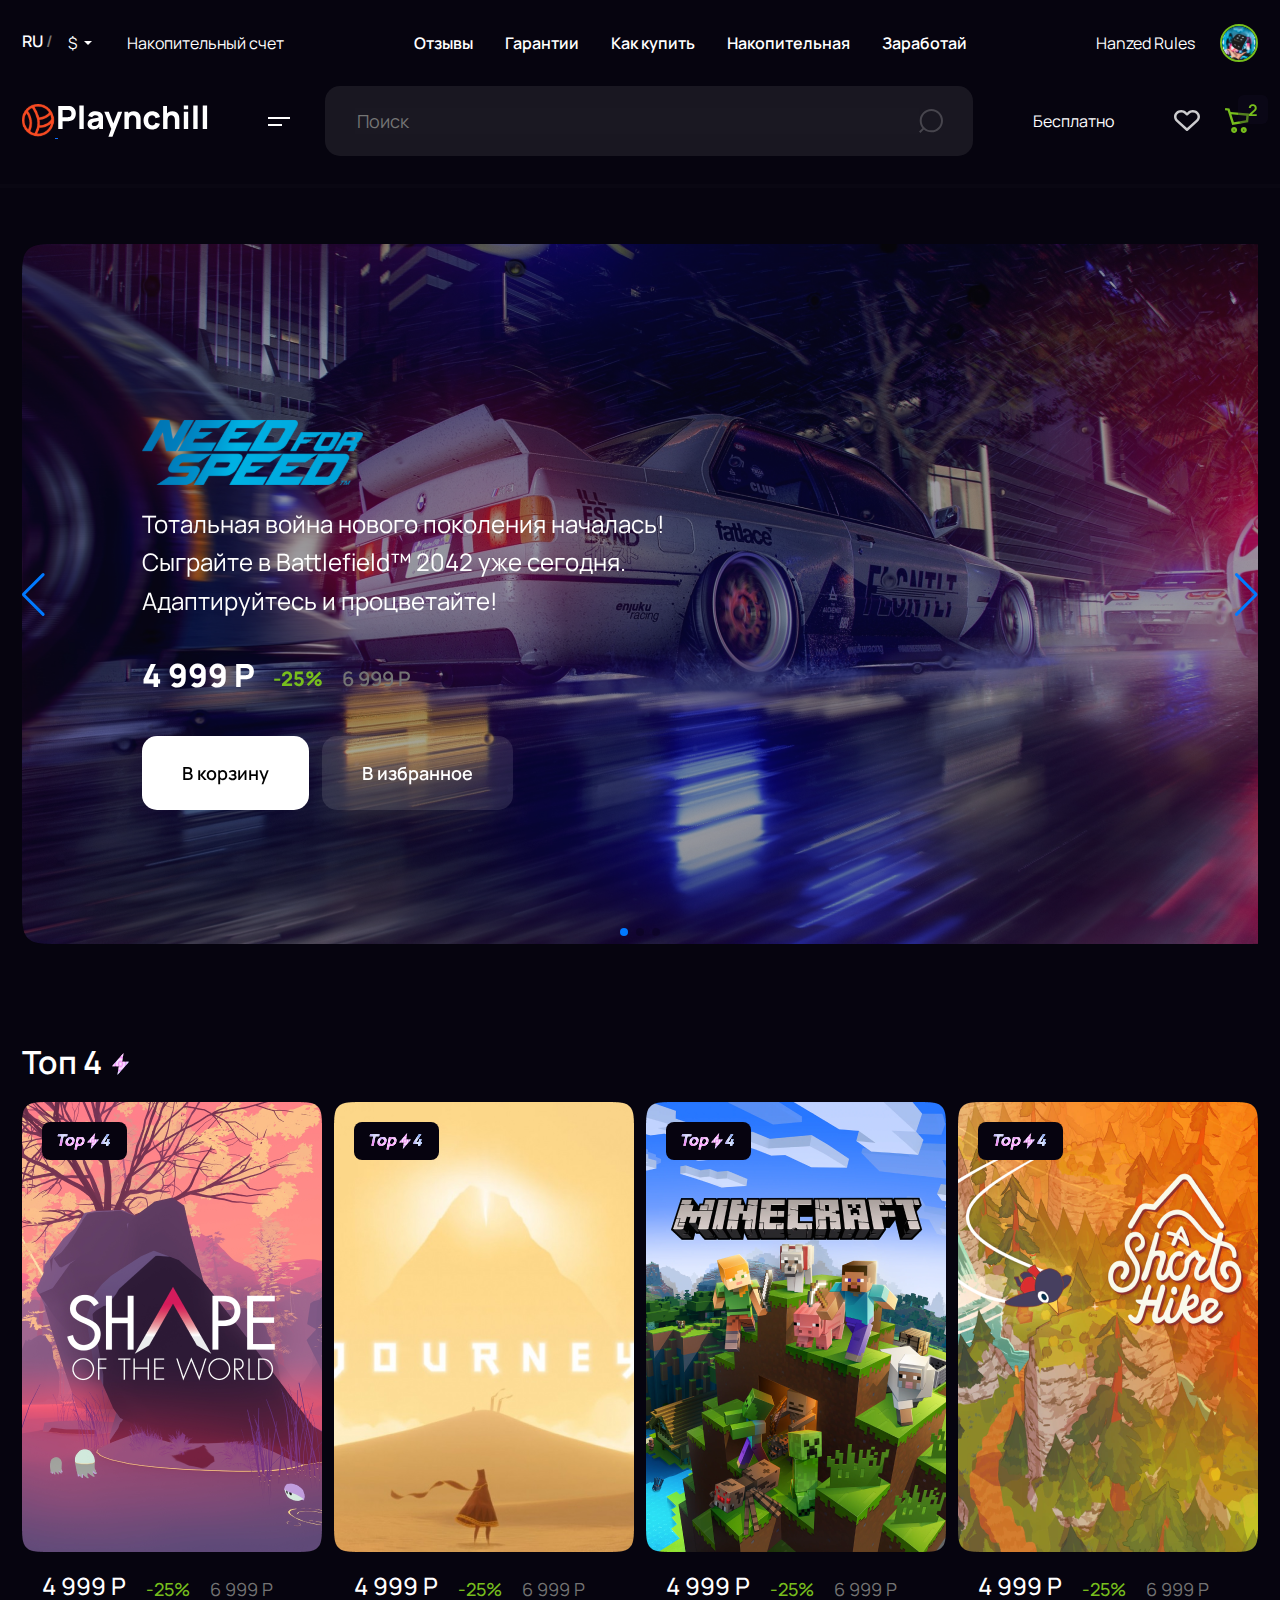
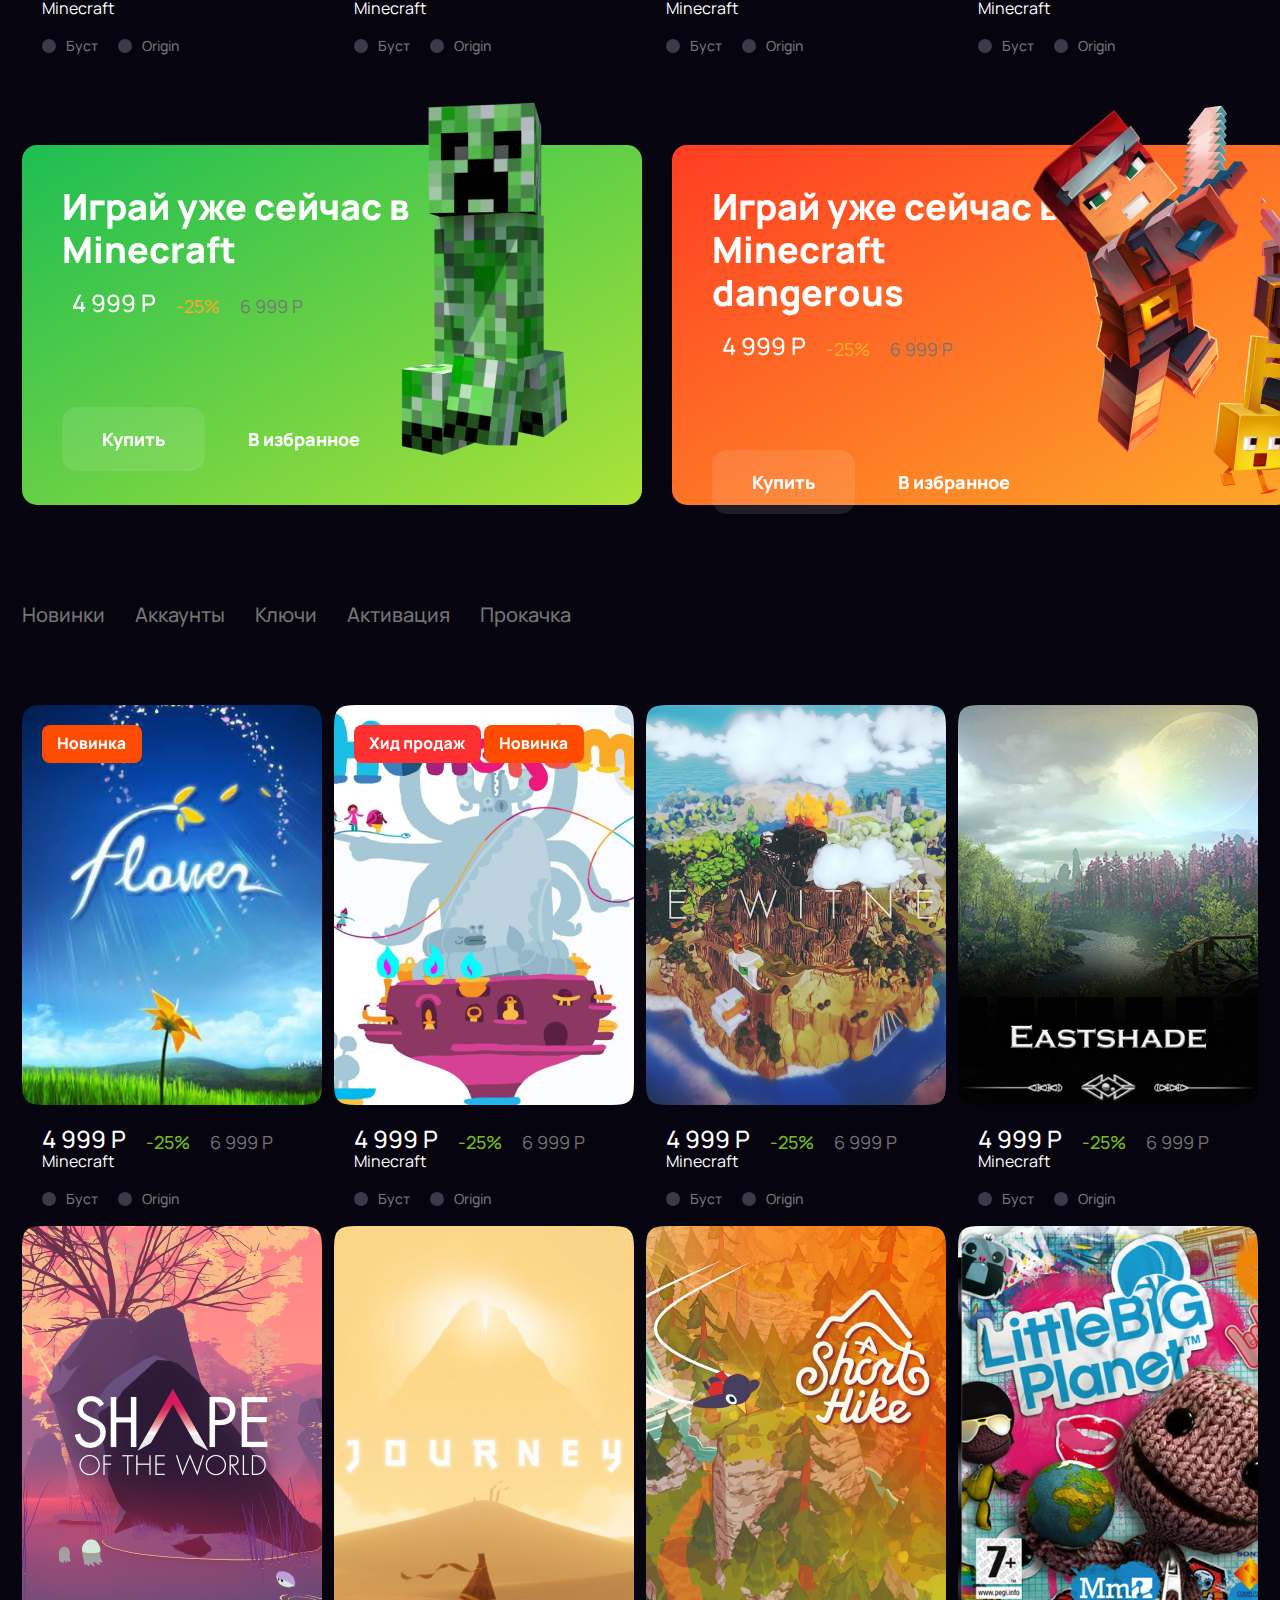
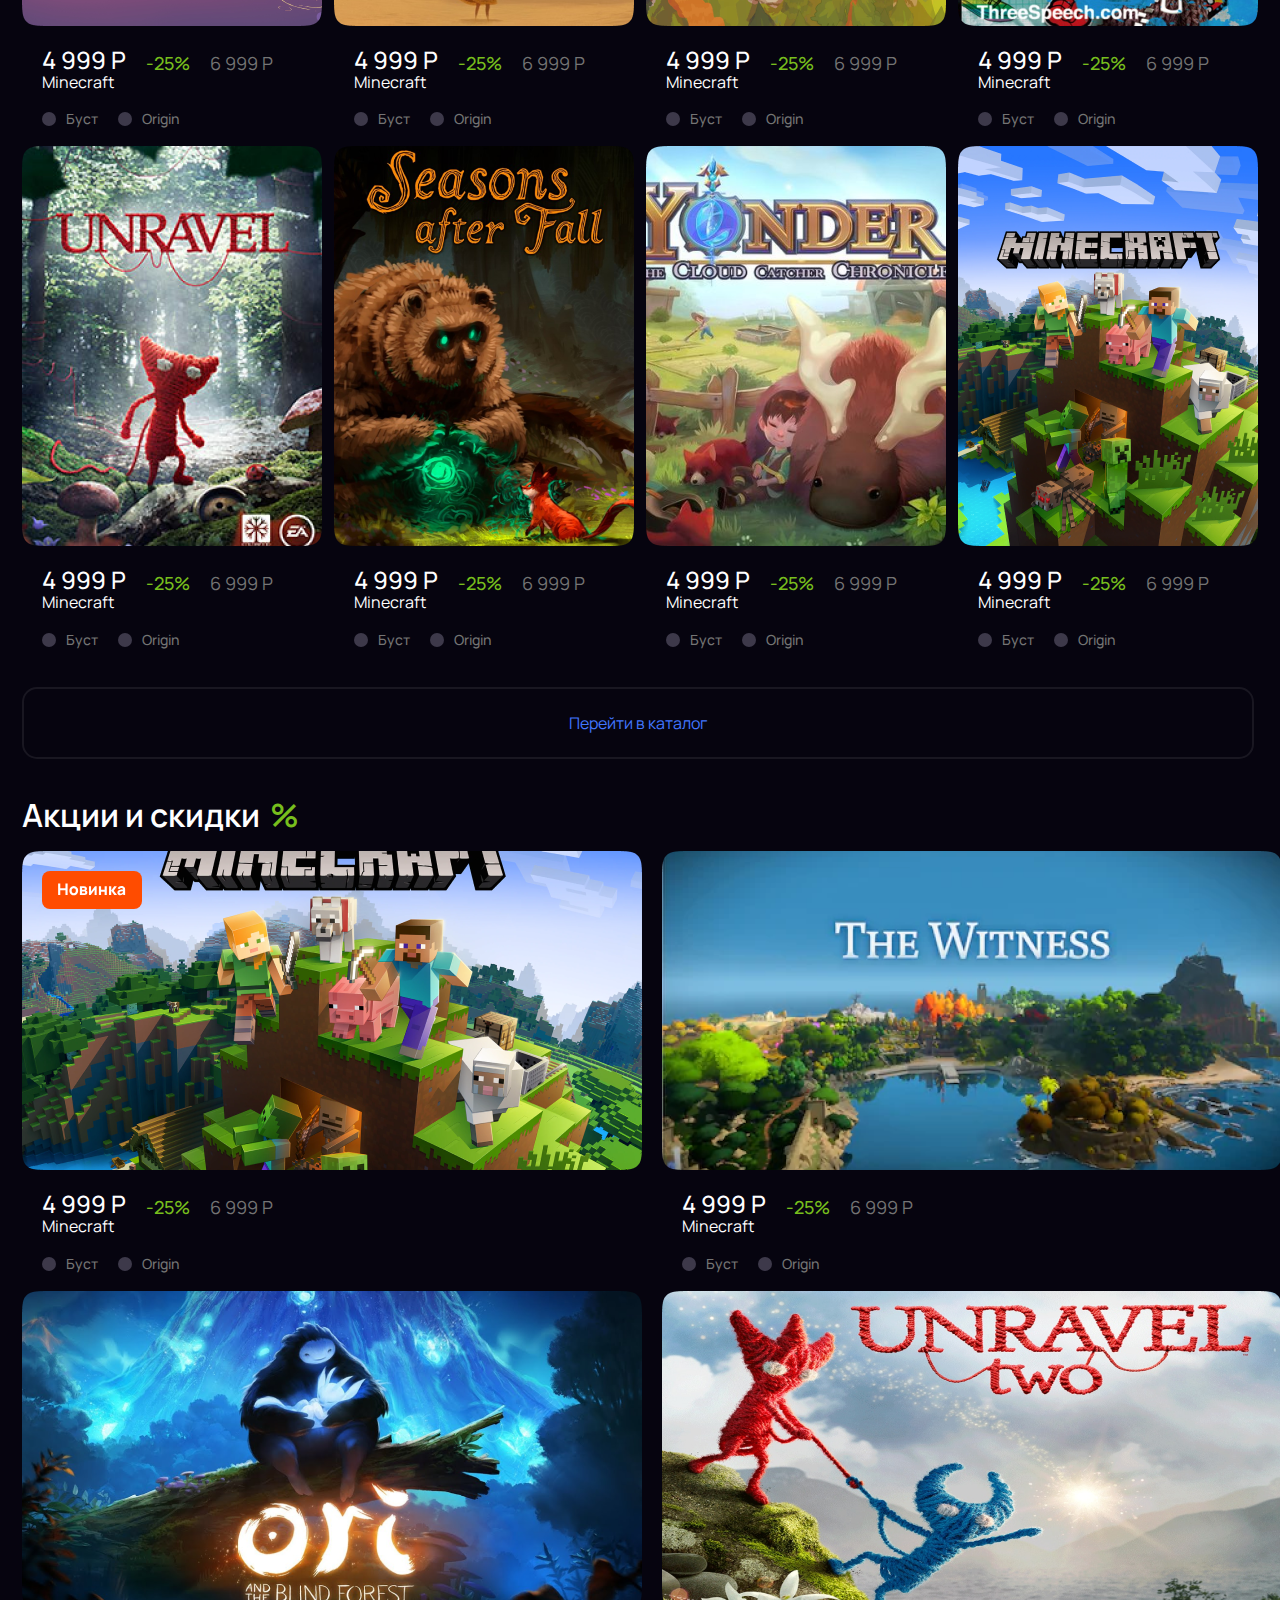
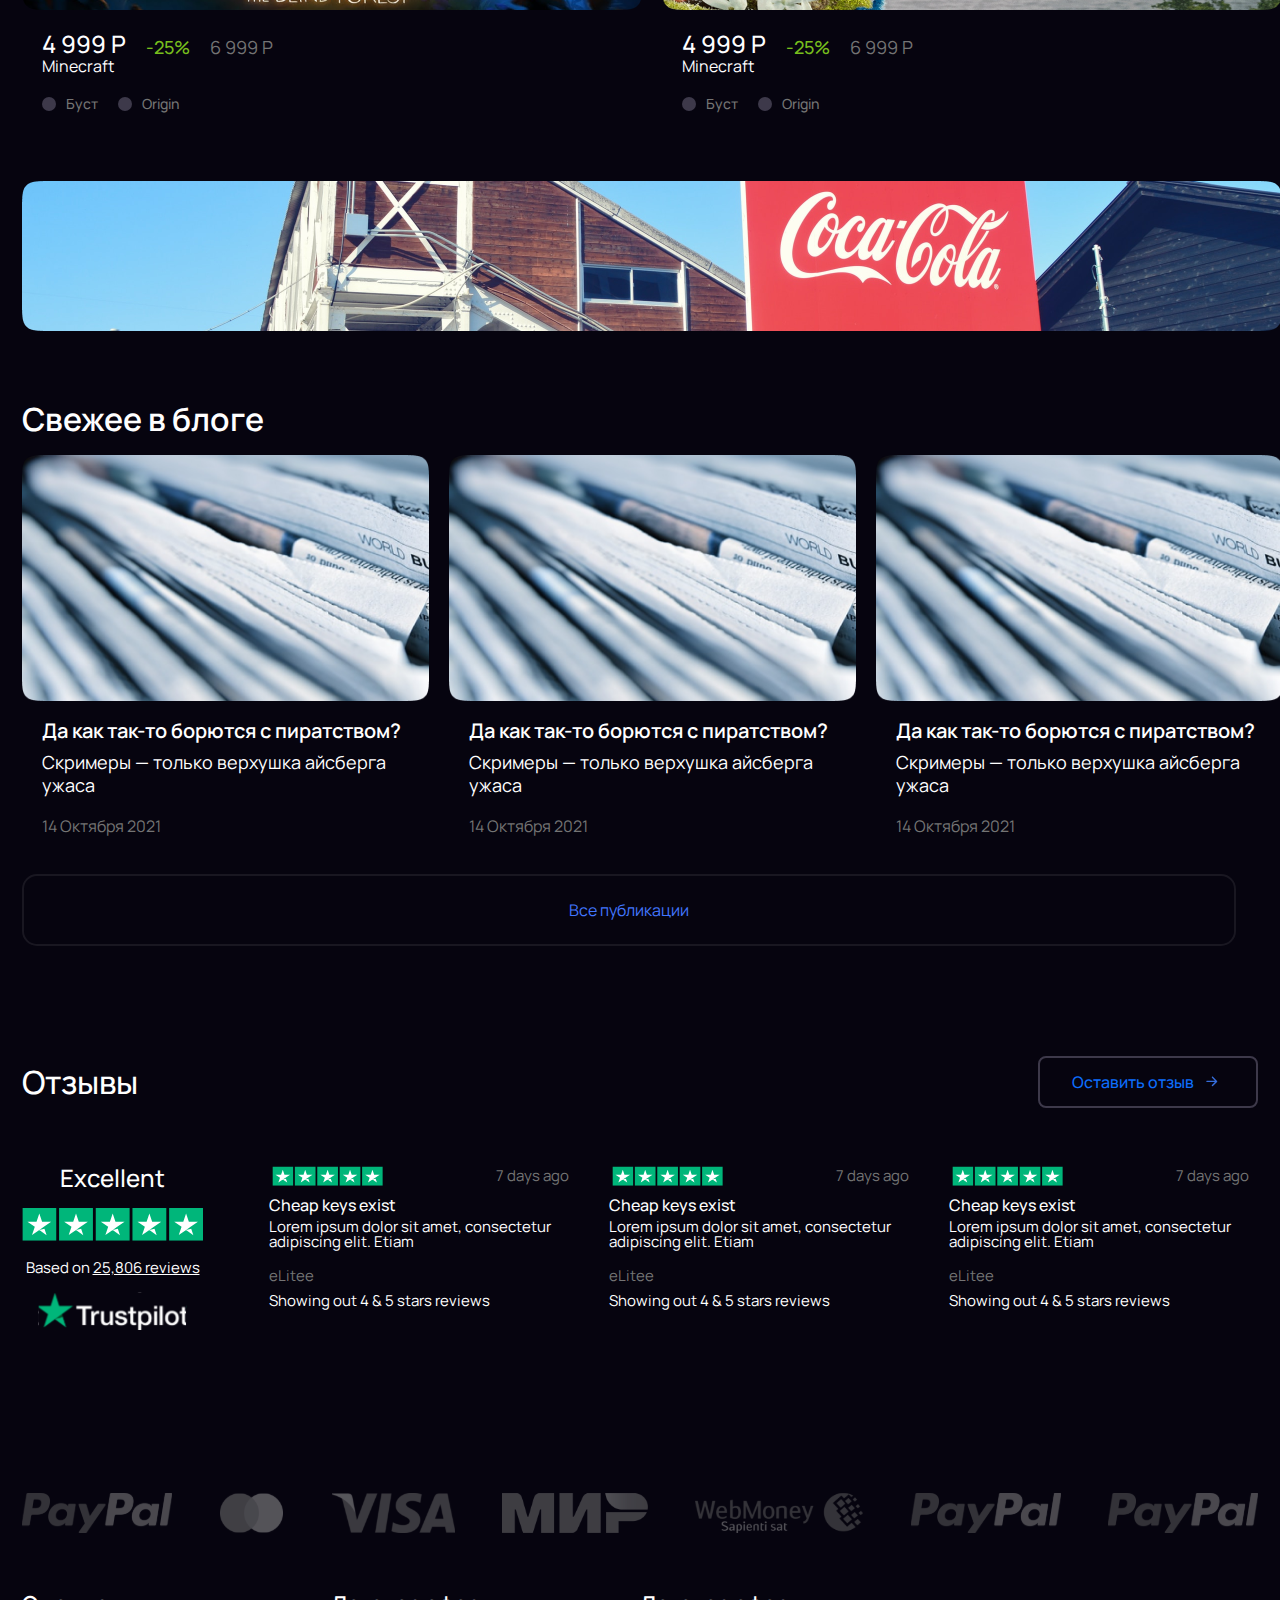
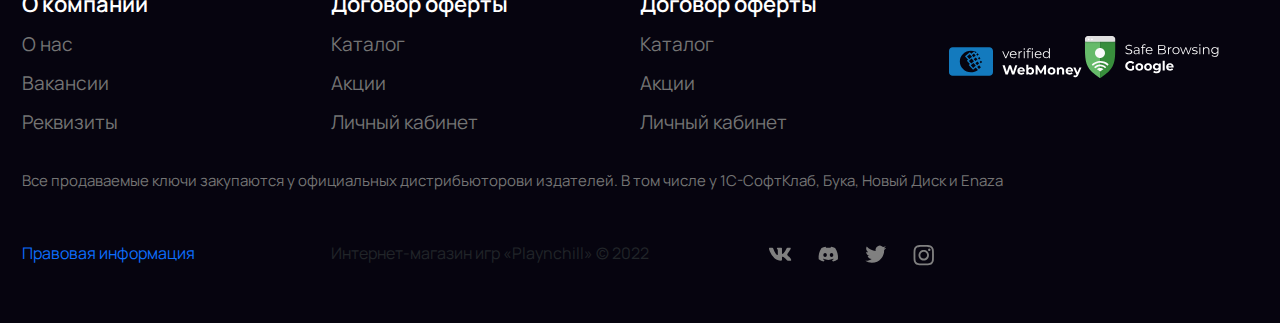
==== commit 6fb8272b: "finish" ====
--- a/index.html
+++ b/index.html
@@ -73,7 +73,13 @@
                 <a class="nav__link" href="#">Гарантии</a>
               </li>
               <li class="nav__item">
-                <a class="nav__link" href="#">Как купить</a>
+                <a
+                  class="nav__link"
+                  href="./pages/buy.html"
+                  target="_blank"
+                  rel="noopener noreferrer"
+                  >Как купить</a
+                >
               </li>
               <li class="nav__item">
                 <a class="nav__link" href="#">Накопительная</a>
@@ -1123,102 +1129,102 @@
             </nav>
           </div>
           <div class="footer__column safety">
-            <div class=>
-            <img src="../img/img_footer/webmoney.svg" alt="webmoney" />
-          </div>
-          <div>
-            <img src="../img/img_footer/google.svg" alt="webmoney" />
-          </div>
-        </div>
-      </div>
-      <span class="footer__info text"
-        >Все продаваемые ключи закупаются у официальных дистрибьюторови
-        издателей. В том числе у 1С-СофтКлаб, Бука, Новый Диск и Enaza</span
-      >
-
-      <div class="footer-bottom bottom-row">
-        <div class="col-3">
-          <a href="" class="footer__confidencial"> Правовая информация </a>
-        </div>
-        <div class="col-4">
-          <span class="footer__bottom__title"
-            >Интернет-магазин игр «Playnchill» © 2022
-          </span>
-        </div>
-        <div class="footer-bottom__social col-6">
-          <ul class="footer__social social">
-            <li class="social__item">
-              <a class="social__link" href="#">
-                <svg
-                  width="23"
-                  height="14"
-                  viewBox="0 0 23 14"
-                  fill="none"
-                  xmlns="http://www.w3.org/2000/svg"
-                >
-                  <path
-                    fill-rule="evenodd"
-                    clip-rule="evenodd"
-                    d="M21.7066 1.58016C21.8603 1.07475 21.7066 0.702637 20.9707 0.702637H18.5409C17.9225 0.702637 17.6374 1.02384 17.4828 1.37836C17.4828 1.37836 16.2471 4.33676 14.4967 6.25842C13.9302 6.81566 13.6728 6.99246 13.3637 6.99246C13.2091 6.99246 12.9768 6.81566 12.9768 6.30933V1.58016C12.9768 0.972928 12.8064 0.702637 12.2918 0.702637H8.47067C8.08467 0.702637 7.85233 0.984036 7.85233 1.25155C7.85233 1.82638 8.728 1.95968 8.81779 3.57772V7.09336C8.81779 7.86443 8.67616 8.0042 8.36699 8.0042C7.54316 8.0042 5.53912 5.03192 4.34965 1.63107C4.11916 0.969225 3.8859 0.702637 3.26478 0.702637H0.833089C0.138848 0.702637 0 1.02384 0 1.37836C0 2.00966 0.823833 5.14578 3.83684 9.29364C5.84551 12.1261 8.67338 13.6618 11.2495 13.6618C12.7944 13.6618 12.9851 13.3212 12.9851 12.7334V10.5923C12.9851 9.91012 13.1313 9.77405 13.621 9.77405C13.982 9.77405 14.5994 9.95178 16.0416 11.3171C17.6893 12.9361 17.9605 13.6618 18.888 13.6618H21.3178C22.0121 13.6618 22.3601 13.3212 22.1602 12.6473C21.9399 11.9771 21.1531 11.0042 20.1098 9.84996C19.5433 9.19274 18.6936 8.48461 18.4353 8.13009C18.0753 7.67559 18.178 7.47287 18.4353 7.06836C18.4353 7.06836 21.3974 2.97142 21.7057 1.58016H21.7066Z"
-                    fill="white"
-                    fill-opacity="0.15"
-                  />
-                </svg>
-              </a>
-            </li>
-            <li class="social__item">
-              <a class="social__link" href="#">
-                <svg
-                  width="21"
-                  height="16"
-                  viewBox="0 0 21 16"
-                  fill="#77BE1D"
-                  xmlns="http://www.w3.org/2000/svg"
-                >
-                  <path
-                    d="M17.0458 2.00802C15.8147 1.43411 14.4818 1.01757 13.0933 0.776898C13.0811 0.776509 13.069 0.778793 13.0578 0.783591C13.0466 0.788389 13.0366 0.795584 13.0285 0.804668C12.8619 1.11013 12.6675 1.50817 12.5379 1.81363C11.0652 1.59147 9.56745 1.59147 8.09474 1.81363C7.96515 1.49891 7.77076 1.11013 7.59488 0.804668C7.58563 0.786155 7.55786 0.776898 7.53009 0.776898C6.1416 1.01757 4.81792 1.43411 3.57754 2.00802C3.56828 2.00802 3.55903 2.01728 3.54977 2.02653C1.03199 5.79395 0.33775 9.45954 0.680242 13.0881C0.680242 13.1066 0.689499 13.1251 0.708012 13.1344C2.37419 14.3563 3.97557 15.0968 5.55844 15.5874C5.58621 15.5966 5.61398 15.5874 5.62324 15.5689C5.9935 15.0597 6.32674 14.5229 6.61369 13.9582C6.6322 13.9212 6.61369 13.8842 6.57666 13.8749C6.04904 13.6713 5.54919 13.4306 5.05859 13.1529C5.02156 13.1344 5.02156 13.0788 5.04933 13.0511C5.15115 12.977 5.25298 12.8937 5.3548 12.8197C5.37331 12.8012 5.40108 12.8012 5.41959 12.8104C8.60385 14.2637 12.038 14.2637 15.1853 12.8104C15.2038 12.8012 15.2315 12.8012 15.25 12.8197C15.3519 12.903 15.4537 12.977 15.5555 13.0603C15.5925 13.0881 15.5925 13.1436 15.5463 13.1622C15.0649 13.4491 14.5558 13.6805 14.0282 13.8842C13.9912 13.8934 13.9819 13.9397 13.9912 13.9675C14.2874 14.5321 14.6206 15.069 14.9816 15.5781C15.0094 15.5874 15.0371 15.5966 15.0649 15.5874C16.657 15.0968 18.2584 14.3563 19.9246 13.1344C19.9431 13.1251 19.9524 13.1066 19.9524 13.0881C20.3597 8.89489 19.2766 5.25707 17.0828 2.02653C17.0736 2.01728 17.0643 2.00802 17.0458 2.00802ZM7.09503 10.8758C6.14161 10.8758 5.34554 9.99642 5.34554 8.9134C5.34554 7.83039 6.12309 6.95101 7.09503 6.95101C8.07622 6.95101 8.85377 7.83964 8.84452 8.9134C8.84452 9.99642 8.06697 10.8758 7.09503 10.8758ZM13.5468 10.8758C12.5934 10.8758 11.7974 9.99642 11.7974 8.9134C11.7974 7.83039 12.5749 6.95101 13.5468 6.95101C14.528 6.95101 15.3056 7.83964 15.2963 8.9134C15.2963 9.99642 14.528 10.8758 13.5468 10.8758Z"
+            <div class="safety__icons">
+              <img src="../img/img_footer/webmoney.svg" alt="webmoney" />
+            </div>
+            <div>
+              <img src="../img/img_footer/google.svg" alt="webmoney" />
+            </div>
+          </div>
+        </div>
+        <span class="footer__info text"
+          >Все продаваемые ключи закупаются у официальных дистрибьюторови
+          издателей. В том числе у 1С-СофтКлаб, Бука, Новый Диск и Enaza</span
+        >
+
+        <div class="footer-bottom bottom-row">
+          <div class="col-3">
+            <a href="#" class="footer__confidencial link">
+              Правовая информация
+            </a>
+          </div>
+          <div class="col-4">
+            <span class="footer__bottom__title"
+              >Интернет-магазин игр «Playnchill» © 2022
+            </span>
+          </div>
+          <div class="footer-bottom__social col-6">
+            <ul class="footer__social social">
+              <li class="social__item">
+                <a class="social__link" href="#">
+                  <svg
+                    width="23"
+                    height="14"
+                    viewBox="0 0 23 14"
+                    fill="none"
+                    xmlns="http://www.w3.org/2000/svg"
+                  >
+                    <path
+                      fill-rule="evenodd"
+                      clip-rule="evenodd"
+                      d="M21.7066 1.58016C21.8603 1.07475 21.7066 0.702637 20.9707 0.702637H18.5409C17.9225 0.702637 17.6374 1.02384 17.4828 1.37836C17.4828 1.37836 16.2471 4.33676 14.4967 6.25842C13.9302 6.81566 13.6728 6.99246 13.3637 6.99246C13.2091 6.99246 12.9768 6.81566 12.9768 6.30933V1.58016C12.9768 0.972928 12.8064 0.702637 12.2918 0.702637H8.47067C8.08467 0.702637 7.85233 0.984036 7.85233 1.25155C7.85233 1.82638 8.728 1.95968 8.81779 3.57772V7.09336C8.81779 7.86443 8.67616 8.0042 8.36699 8.0042C7.54316 8.0042 5.53912 5.03192 4.34965 1.63107C4.11916 0.969225 3.8859 0.702637 3.26478 0.702637H0.833089C0.138848 0.702637 0 1.02384 0 1.37836C0 2.00966 0.823833 5.14578 3.83684 9.29364C5.84551 12.1261 8.67338 13.6618 11.2495 13.6618C12.7944 13.6618 12.9851 13.3212 12.9851 12.7334V10.5923C12.9851 9.91012 13.1313 9.77405 13.621 9.77405C13.982 9.77405 14.5994 9.95178 16.0416 11.3171C17.6893 12.9361 17.9605 13.6618 18.888 13.6618H21.3178C22.0121 13.6618 22.3601 13.3212 22.1602 12.6473C21.9399 11.9771 21.1531 11.0042 20.1098 9.84996C19.5433 9.19274 18.6936 8.48461 18.4353 8.13009C18.0753 7.67559 18.178 7.47287 18.4353 7.06836C18.4353 7.06836 21.3974 2.97142 21.7057 1.58016H21.7066Z"
+                      fill="gray"
+                    />
+                  </svg>
+                </a>
+              </li>
+              <li class="social__item">
+                <a class="social__link" href="#">
+                  <svg
+                    width="21"
+                    height="16"
+                    viewBox="0 0 21 16"
                     fill="#77BE1D"
-                  />
-                </svg>
-              </a>
-            </li>
-            <li class="social__item">
-              <a class="social__link" href="#">
-                <svg
-                  width="22"
-                  height="18"
-                  viewBox="0 0 22 18"
-                  fill="#77be1d"
-                  xmlns="http://www.w3.org/2000/svg"
-                >
-                  <path
-                    d="M21.3021 2.64441C20.5292 2.98691 19.6989 3.21832 18.826 3.32292C19.7266 2.784 20.4005 1.93579 20.7217 0.936581C19.8755 1.4392 18.9494 1.79299 17.9836 1.98257C17.3342 1.28913 16.4739 0.829507 15.5365 0.675059C14.599 0.520612 13.6368 0.679981 12.7993 1.12843C11.9617 1.57687 11.2956 2.2893 10.9044 3.1551C10.5132 4.0209 10.4187 4.99164 10.6358 5.9166C8.92117 5.83051 7.24383 5.38486 5.71261 4.60857C4.18139 3.83227 2.83051 2.74268 1.74764 1.41052C1.37738 2.04922 1.16448 2.78974 1.16448 3.5784C1.16406 4.28837 1.3389 4.98747 1.67348 5.61367C2.00805 6.23986 2.49202 6.77379 3.08243 7.16809C2.39771 7.1463 1.72808 6.96128 1.1293 6.62843V6.68397C1.12923 7.67974 1.47368 8.64486 2.10419 9.41558C2.7347 10.1863 3.61244 10.7151 4.58847 10.9124C3.95327 11.0843 3.28732 11.1096 2.6409 10.9864C2.91628 11.8432 3.45269 12.5924 4.17505 13.1292C4.8974 13.666 5.76953 13.9635 6.66935 13.98C5.14186 15.1791 3.25543 15.8295 1.31351 15.8267C0.969517 15.8268 0.625817 15.8067 0.28418 15.7665C2.25534 17.0339 4.54991 17.7065 6.89335 17.7039C14.8262 17.7039 19.1629 11.1336 19.1629 5.43526C19.1629 5.25013 19.1583 5.06315 19.1499 4.87802C19.9935 4.26799 20.7216 3.51258 21.3002 2.64719L21.3021 2.64441Z"
-                    fill="white"
-                    fill-opacity="0.15"
-                  />
-                </svg>
-              </a>
-            </li>
-            <li class="social__item">
-              <a class="social__link" href="#">
-                <svg
-                  width="21"
-                  height="21"
-                  viewBox="0 0 21 21"
-                  fill="none"
-                  xmlns="http://www.w3.org/2000/svg"
-                >
-                  <path
-                    fill-rule="evenodd"
-                    clip-rule="evenodd"
-                    d="M6.53514 0.0610932C7.62093 0.0111078 7.96713 0 10.733 0C13.4988 0 13.845 0.0120335 14.9299 0.0610932C16.0148 0.110153 16.7553 0.28325 17.4032 0.534103C18.0818 0.790509 18.6973 1.19132 19.2064 1.70968C19.7248 2.21787 20.1247 2.8325 20.3802 3.51193C20.6319 4.15989 20.8041 4.90042 20.8541 5.98343C20.9041 7.07108 20.9152 7.41727 20.9152 10.1822C20.9152 12.9481 20.9032 13.2943 20.8541 14.38C20.805 15.4631 20.6319 16.2036 20.3802 16.8515C20.1247 17.5311 19.7241 18.1467 19.2064 18.6556C18.6973 19.174 18.0818 19.5739 17.4032 19.8294C16.7553 20.0812 16.0148 20.2533 14.9318 20.3033C13.845 20.3533 13.4988 20.3644 10.733 20.3644C7.96713 20.3644 7.62093 20.3524 6.53514 20.3033C5.45212 20.2542 4.7116 20.0812 4.06364 19.8294C3.38414 19.5739 2.76848 19.1733 2.25954 18.6556C1.74152 18.1472 1.34066 17.5318 1.08488 16.8525C0.834032 16.2045 0.66186 15.464 0.611874 14.381C0.561889 13.2933 0.550781 12.9471 0.550781 10.1822C0.550781 7.41635 0.562815 7.07015 0.611874 5.98528C0.660934 4.90042 0.834032 4.15989 1.08488 3.51193C1.34103 2.83258 1.74221 2.21723 2.26047 1.70876C2.76869 1.19086 3.38372 0.789994 4.06272 0.534103C4.71067 0.28325 5.4512 0.111079 6.53421 0.0610932H6.53514ZM14.8475 1.89389C13.7738 1.84483 13.4516 1.83465 10.733 1.83465C8.01433 1.83465 7.69221 1.84483 6.61845 1.89389C5.62522 1.93925 5.08649 2.10494 4.72733 2.24471C4.25247 2.42984 3.91276 2.64922 3.55638 3.0056C3.21856 3.33426 2.95858 3.73435 2.79549 4.17655C2.65572 4.53571 2.49003 5.07444 2.44467 6.06767C2.39561 7.14143 2.38543 7.46355 2.38543 10.1822C2.38543 12.9008 2.39561 13.223 2.44467 14.2967C2.49003 15.29 2.65572 15.8287 2.79549 16.1878C2.95841 16.6294 3.21852 17.0302 3.55638 17.3588C3.88499 17.6967 4.2858 17.9568 4.72733 18.1197C5.08649 18.2595 5.62522 18.4252 6.61845 18.4705C7.69221 18.5196 8.01341 18.5298 10.733 18.5298C13.4526 18.5298 13.7738 18.5196 14.8475 18.4705C15.8407 18.4252 16.3795 18.2595 16.7386 18.1197C17.2135 17.9346 17.5532 17.7152 17.9096 17.3588C18.2474 17.0302 18.5076 16.6294 18.6705 16.1878C18.8102 15.8287 18.9759 15.29 19.0213 14.2967C19.0704 13.223 19.0805 12.9008 19.0805 10.1822C19.0805 7.46355 19.0704 7.14143 19.0213 6.06767C18.9759 5.07444 18.8102 4.53571 18.6705 4.17655C18.4853 3.70169 18.266 3.36198 17.9096 3.0056C17.5809 2.6678 17.1808 2.40782 16.7386 2.24471C16.3795 2.10494 15.8407 1.93925 14.8475 1.89389ZM9.43244 13.3211C10.1588 13.6234 10.9675 13.6643 11.7206 13.4365C12.4737 13.2088 13.1243 12.7267 13.5614 12.0726C13.9985 11.4185 14.195 10.6329 14.1172 9.84999C14.0395 9.0671 13.6923 8.33549 13.1351 7.78013C12.7798 7.42512 12.3503 7.15329 11.8774 6.9842C11.4045 6.81512 10.9 6.75298 10.4002 6.80228C9.90041 6.85158 9.41777 7.01107 8.98702 7.26929C8.55626 7.5275 8.18812 7.87801 7.90909 8.29558C7.63006 8.71315 7.44708 9.18739 7.37333 9.68416C7.29958 10.1809 7.3369 10.6879 7.48258 11.1685C7.62827 11.6491 7.87871 12.0915 8.21587 12.4637C8.55303 12.8359 8.96852 13.1287 9.43244 13.3211ZM7.03222 6.48143C7.51821 5.99544 8.09516 5.60993 8.73014 5.34692C9.36512 5.0839 10.0457 4.94853 10.733 4.94853C11.4203 4.94853 12.1008 5.0839 12.7358 5.34692C13.3708 5.60993 13.9478 5.99544 14.4338 6.48143C14.9197 6.96743 15.3053 7.54438 15.5683 8.17936C15.8313 8.81434 15.9667 9.49491 15.9667 10.1822C15.9667 10.8695 15.8313 11.5501 15.5683 12.185C15.3053 12.82 14.9197 13.397 14.4338 13.883C13.4522 14.8645 12.121 15.4159 10.733 15.4159C9.34492 15.4159 8.01372 14.8645 7.03222 13.883C6.05071 12.9015 5.49931 11.5703 5.49931 10.1822C5.49931 8.79414 6.05071 7.46294 7.03222 6.48143ZM17.1274 5.72795C17.2478 5.61434 17.3442 5.47773 17.4109 5.32619C17.4776 5.17466 17.5132 5.01128 17.5156 4.84574C17.5181 4.68019 17.4872 4.51585 17.425 4.36243C17.3627 4.20902 17.2704 4.06965 17.1533 3.95258C17.0362 3.83551 16.8969 3.74312 16.7434 3.68088C16.59 3.61864 16.4257 3.58782 16.2601 3.59023C16.0946 3.59264 15.9312 3.62825 15.7797 3.69493C15.6281 3.76162 15.4915 3.85803 15.3779 3.97846C15.157 4.21268 15.036 4.52379 15.0407 4.84574C15.0454 5.16769 15.1754 5.47514 15.4031 5.70281C15.6307 5.93049 15.9382 6.06047 16.2601 6.06517C16.5821 6.06986 16.8932 5.94889 17.1274 5.72795Z"
-                    fill="white"
-                    fill-opacity="0.15"
-                  />
-                </svg>
-              </a>
-            </li>
-          </ul>
+                    xmlns="http://www.w3.org/2000/svg"
+                  >
+                    <path
+                      d="M17.0458 2.00802C15.8147 1.43411 14.4818 1.01757 13.0933 0.776898C13.0811 0.776509 13.069 0.778793 13.0578 0.783591C13.0466 0.788389 13.0366 0.795584 13.0285 0.804668C12.8619 1.11013 12.6675 1.50817 12.5379 1.81363C11.0652 1.59147 9.56745 1.59147 8.09474 1.81363C7.96515 1.49891 7.77076 1.11013 7.59488 0.804668C7.58563 0.786155 7.55786 0.776898 7.53009 0.776898C6.1416 1.01757 4.81792 1.43411 3.57754 2.00802C3.56828 2.00802 3.55903 2.01728 3.54977 2.02653C1.03199 5.79395 0.33775 9.45954 0.680242 13.0881C0.680242 13.1066 0.689499 13.1251 0.708012 13.1344C2.37419 14.3563 3.97557 15.0968 5.55844 15.5874C5.58621 15.5966 5.61398 15.5874 5.62324 15.5689C5.9935 15.0597 6.32674 14.5229 6.61369 13.9582C6.6322 13.9212 6.61369 13.8842 6.57666 13.8749C6.04904 13.6713 5.54919 13.4306 5.05859 13.1529C5.02156 13.1344 5.02156 13.0788 5.04933 13.0511C5.15115 12.977 5.25298 12.8937 5.3548 12.8197C5.37331 12.8012 5.40108 12.8012 5.41959 12.8104C8.60385 14.2637 12.038 14.2637 15.1853 12.8104C15.2038 12.8012 15.2315 12.8012 15.25 12.8197C15.3519 12.903 15.4537 12.977 15.5555 13.0603C15.5925 13.0881 15.5925 13.1436 15.5463 13.1622C15.0649 13.4491 14.5558 13.6805 14.0282 13.8842C13.9912 13.8934 13.9819 13.9397 13.9912 13.9675C14.2874 14.5321 14.6206 15.069 14.9816 15.5781C15.0094 15.5874 15.0371 15.5966 15.0649 15.5874C16.657 15.0968 18.2584 14.3563 19.9246 13.1344C19.9431 13.1251 19.9524 13.1066 19.9524 13.0881C20.3597 8.89489 19.2766 5.25707 17.0828 2.02653C17.0736 2.01728 17.0643 2.00802 17.0458 2.00802ZM7.09503 10.8758C6.14161 10.8758 5.34554 9.99642 5.34554 8.9134C5.34554 7.83039 6.12309 6.95101 7.09503 6.95101C8.07622 6.95101 8.85377 7.83964 8.84452 8.9134C8.84452 9.99642 8.06697 10.8758 7.09503 10.8758ZM13.5468 10.8758C12.5934 10.8758 11.7974 9.99642 11.7974 8.9134C11.7974 7.83039 12.5749 6.95101 13.5468 6.95101C14.528 6.95101 15.3056 7.83964 15.2963 8.9134C15.2963 9.99642 14.528 10.8758 13.5468 10.8758Z"
+                      fill="gray"
+                    />
+                  </svg>
+                </a>
+              </li>
+              <li class="social__item">
+                <a class="social__link" href="#">
+                  <svg
+                    width="22"
+                    height="18"
+                    viewBox="0 0 22 18"
+                    fill="#77be1d"
+                    xmlns="http://www.w3.org/2000/svg"
+                  >
+                    <path
+                      d="M21.3021 2.64441C20.5292 2.98691 19.6989 3.21832 18.826 3.32292C19.7266 2.784 20.4005 1.93579 20.7217 0.936581C19.8755 1.4392 18.9494 1.79299 17.9836 1.98257C17.3342 1.28913 16.4739 0.829507 15.5365 0.675059C14.599 0.520612 13.6368 0.679981 12.7993 1.12843C11.9617 1.57687 11.2956 2.2893 10.9044 3.1551C10.5132 4.0209 10.4187 4.99164 10.6358 5.9166C8.92117 5.83051 7.24383 5.38486 5.71261 4.60857C4.18139 3.83227 2.83051 2.74268 1.74764 1.41052C1.37738 2.04922 1.16448 2.78974 1.16448 3.5784C1.16406 4.28837 1.3389 4.98747 1.67348 5.61367C2.00805 6.23986 2.49202 6.77379 3.08243 7.16809C2.39771 7.1463 1.72808 6.96128 1.1293 6.62843V6.68397C1.12923 7.67974 1.47368 8.64486 2.10419 9.41558C2.7347 10.1863 3.61244 10.7151 4.58847 10.9124C3.95327 11.0843 3.28732 11.1096 2.6409 10.9864C2.91628 11.8432 3.45269 12.5924 4.17505 13.1292C4.8974 13.666 5.76953 13.9635 6.66935 13.98C5.14186 15.1791 3.25543 15.8295 1.31351 15.8267C0.969517 15.8268 0.625817 15.8067 0.28418 15.7665C2.25534 17.0339 4.54991 17.7065 6.89335 17.7039C14.8262 17.7039 19.1629 11.1336 19.1629 5.43526C19.1629 5.25013 19.1583 5.06315 19.1499 4.87802C19.9935 4.26799 20.7216 3.51258 21.3002 2.64719L21.3021 2.64441Z"
+                      fill="gray"
+                    />
+                  </svg>
+                </a>
+              </li>
+              <li class="social__item">
+                <a class="social__link" href="#">
+                  <svg
+                    width="21"
+                    height="21"
+                    viewBox="0 0 21 21"
+                    fill="none"
+                    xmlns="http://www.w3.org/2000/svg"
+                  >
+                    <path
+                      fill-rule="evenodd"
+                      clip-rule="evenodd"
+                      d="M6.53514 0.0610932C7.62093 0.0111078 7.96713 0 10.733 0C13.4988 0 13.845 0.0120335 14.9299 0.0610932C16.0148 0.110153 16.7553 0.28325 17.4032 0.534103C18.0818 0.790509 18.6973 1.19132 19.2064 1.70968C19.7248 2.21787 20.1247 2.8325 20.3802 3.51193C20.6319 4.15989 20.8041 4.90042 20.8541 5.98343C20.9041 7.07108 20.9152 7.41727 20.9152 10.1822C20.9152 12.9481 20.9032 13.2943 20.8541 14.38C20.805 15.4631 20.6319 16.2036 20.3802 16.8515C20.1247 17.5311 19.7241 18.1467 19.2064 18.6556C18.6973 19.174 18.0818 19.5739 17.4032 19.8294C16.7553 20.0812 16.0148 20.2533 14.9318 20.3033C13.845 20.3533 13.4988 20.3644 10.733 20.3644C7.96713 20.3644 7.62093 20.3524 6.53514 20.3033C5.45212 20.2542 4.7116 20.0812 4.06364 19.8294C3.38414 19.5739 2.76848 19.1733 2.25954 18.6556C1.74152 18.1472 1.34066 17.5318 1.08488 16.8525C0.834032 16.2045 0.66186 15.464 0.611874 14.381C0.561889 13.2933 0.550781 12.9471 0.550781 10.1822C0.550781 7.41635 0.562815 7.07015 0.611874 5.98528C0.660934 4.90042 0.834032 4.15989 1.08488 3.51193C1.34103 2.83258 1.74221 2.21723 2.26047 1.70876C2.76869 1.19086 3.38372 0.789994 4.06272 0.534103C4.71067 0.28325 5.4512 0.111079 6.53421 0.0610932H6.53514ZM14.8475 1.89389C13.7738 1.84483 13.4516 1.83465 10.733 1.83465C8.01433 1.83465 7.69221 1.84483 6.61845 1.89389C5.62522 1.93925 5.08649 2.10494 4.72733 2.24471C4.25247 2.42984 3.91276 2.64922 3.55638 3.0056C3.21856 3.33426 2.95858 3.73435 2.79549 4.17655C2.65572 4.53571 2.49003 5.07444 2.44467 6.06767C2.39561 7.14143 2.38543 7.46355 2.38543 10.1822C2.38543 12.9008 2.39561 13.223 2.44467 14.2967C2.49003 15.29 2.65572 15.8287 2.79549 16.1878C2.95841 16.6294 3.21852 17.0302 3.55638 17.3588C3.88499 17.6967 4.2858 17.9568 4.72733 18.1197C5.08649 18.2595 5.62522 18.4252 6.61845 18.4705C7.69221 18.5196 8.01341 18.5298 10.733 18.5298C13.4526 18.5298 13.7738 18.5196 14.8475 18.4705C15.8407 18.4252 16.3795 18.2595 16.7386 18.1197C17.2135 17.9346 17.5532 17.7152 17.9096 17.3588C18.2474 17.0302 18.5076 16.6294 18.6705 16.1878C18.8102 15.8287 18.9759 15.29 19.0213 14.2967C19.0704 13.223 19.0805 12.9008 19.0805 10.1822C19.0805 7.46355 19.0704 7.14143 19.0213 6.06767C18.9759 5.07444 18.8102 4.53571 18.6705 4.17655C18.4853 3.70169 18.266 3.36198 17.9096 3.0056C17.5809 2.6678 17.1808 2.40782 16.7386 2.24471C16.3795 2.10494 15.8407 1.93925 14.8475 1.89389ZM9.43244 13.3211C10.1588 13.6234 10.9675 13.6643 11.7206 13.4365C12.4737 13.2088 13.1243 12.7267 13.5614 12.0726C13.9985 11.4185 14.195 10.6329 14.1172 9.84999C14.0395 9.0671 13.6923 8.33549 13.1351 7.78013C12.7798 7.42512 12.3503 7.15329 11.8774 6.9842C11.4045 6.81512 10.9 6.75298 10.4002 6.80228C9.90041 6.85158 9.41777 7.01107 8.98702 7.26929C8.55626 7.5275 8.18812 7.87801 7.90909 8.29558C7.63006 8.71315 7.44708 9.18739 7.37333 9.68416C7.29958 10.1809 7.3369 10.6879 7.48258 11.1685C7.62827 11.6491 7.87871 12.0915 8.21587 12.4637C8.55303 12.8359 8.96852 13.1287 9.43244 13.3211ZM7.03222 6.48143C7.51821 5.99544 8.09516 5.60993 8.73014 5.34692C9.36512 5.0839 10.0457 4.94853 10.733 4.94853C11.4203 4.94853 12.1008 5.0839 12.7358 5.34692C13.3708 5.60993 13.9478 5.99544 14.4338 6.48143C14.9197 6.96743 15.3053 7.54438 15.5683 8.17936C15.8313 8.81434 15.9667 9.49491 15.9667 10.1822C15.9667 10.8695 15.8313 11.5501 15.5683 12.185C15.3053 12.82 14.9197 13.397 14.4338 13.883C13.4522 14.8645 12.121 15.4159 10.733 15.4159C9.34492 15.4159 8.01372 14.8645 7.03222 13.883C6.05071 12.9015 5.49931 11.5703 5.49931 10.1822C5.49931 8.79414 6.05071 7.46294 7.03222 6.48143ZM17.1274 5.72795C17.2478 5.61434 17.3442 5.47773 17.4109 5.32619C17.4776 5.17466 17.5132 5.01128 17.5156 4.84574C17.5181 4.68019 17.4872 4.51585 17.425 4.36243C17.3627 4.20902 17.2704 4.06965 17.1533 3.95258C17.0362 3.83551 16.8969 3.74312 16.7434 3.68088C16.59 3.61864 16.4257 3.58782 16.2601 3.59023C16.0946 3.59264 15.9312 3.62825 15.7797 3.69493C15.6281 3.76162 15.4915 3.85803 15.3779 3.97846C15.157 4.21268 15.036 4.52379 15.0407 4.84574C15.0454 5.16769 15.1754 5.47514 15.4031 5.70281C15.6307 5.93049 15.9382 6.06047 16.2601 6.06517C16.5821 6.06986 16.8932 5.94889 17.1274 5.72795Z"
+                      fill="gray"
+                    />
+                  </svg>
+                </a>
+              </li>
+            </ul>
+          </div>
         </div>
       </div>
     </footer>
--- a/scss/style.css
+++ b/scss/style.css
@@ -679,6 +679,7 @@
 }
 
 .squad .container {
+  max-width: 1260px;
   width: 100%;
   display: flex;
   position: relative;
@@ -723,8 +724,7 @@
 }
 .squad__posters {
   margin-top: 85px;
-  display: flex;
-  justify-content: center;
+  padding-bottom: 71px;
 }
 .squad__image {
   max-width: 297px;
@@ -840,12 +840,6 @@
   color: #ffffff;
   align-self: center;
 }
-.squad .quality__box {
-  width: 22px;
-  height: 22px;
-  border-radius: 50%;
-  border: solid;
-}
 .squad__delivery {
   display: flex;
   align-self: center;
@@ -854,12 +848,11 @@
   margin-left: 29px;
   padding-top: 38px;
 }
-.squad__nav {
-  padding-left: 130px;
-  padding-top: 70px;
+.squad-row {
+  width: 100%;
+  max-height: 29px;
 }
 .squad__nav-story {
-  padding-left: 130px;
   padding-top: 100px;
 }
 .squad__nav-story__title {
@@ -880,7 +873,6 @@
 .squad__nav-li {
   padding-right: 46px;
   position: relative;
-  display: inline-block;
 }
 .squad__nav-li:hover {
   cursor: pointer;
@@ -929,6 +921,9 @@
 .footer__info {
   display: flex;
   padding-top: 60px;
+}
+.footer .link {
+  text-decoration: none;
 }
 .footer .text {
   padding-top: 41px;
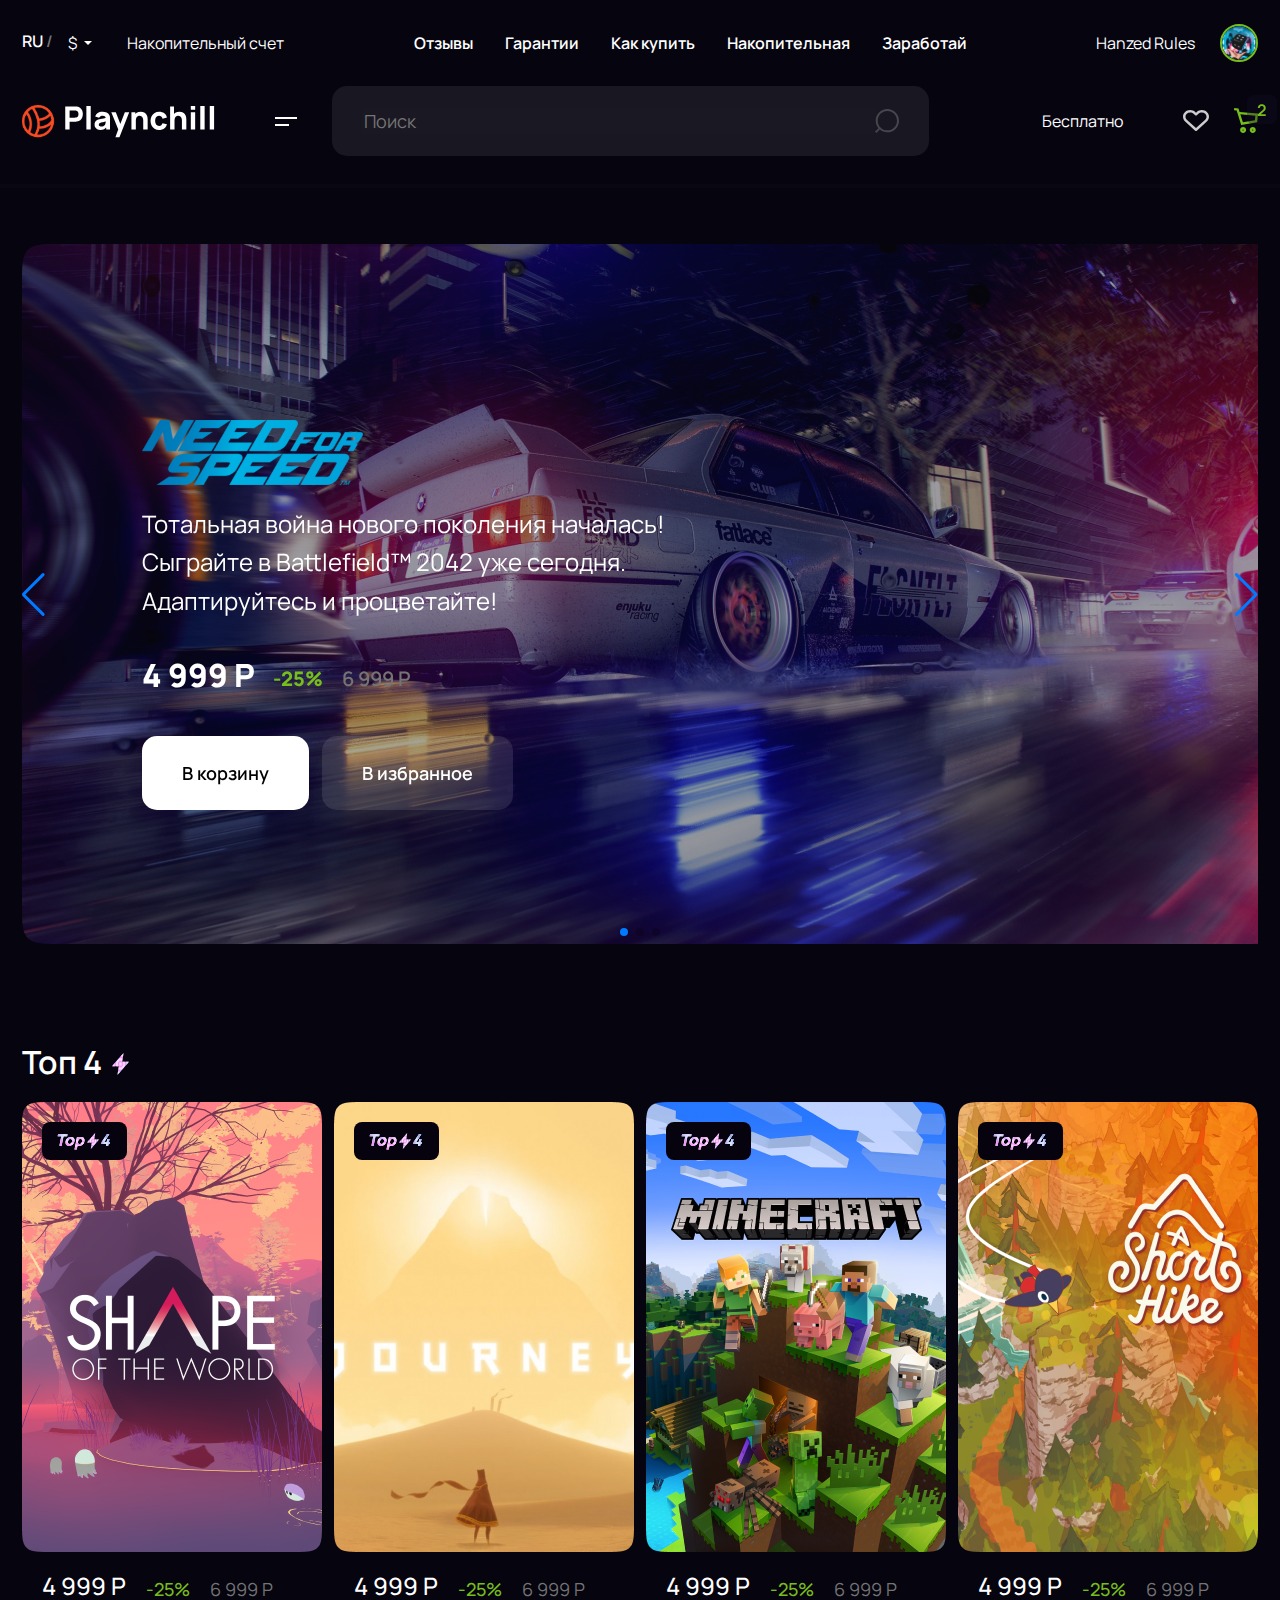
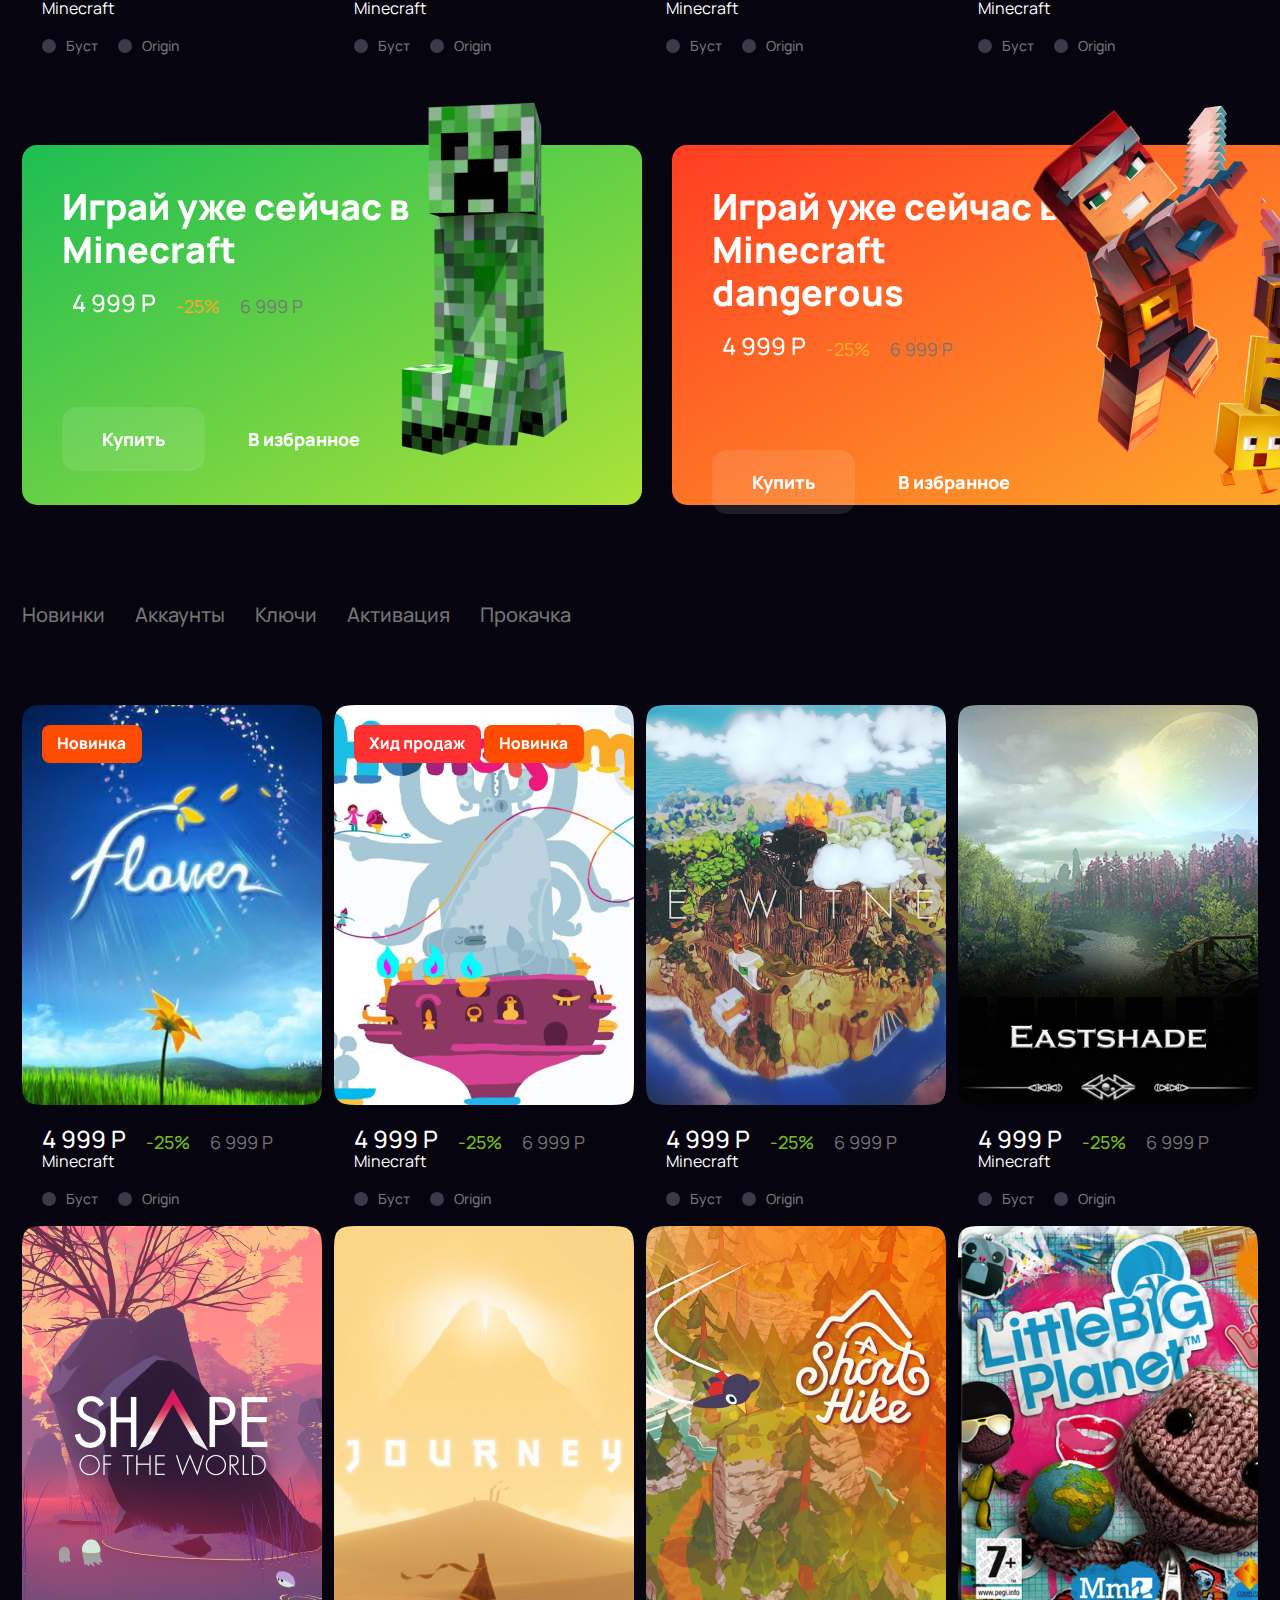
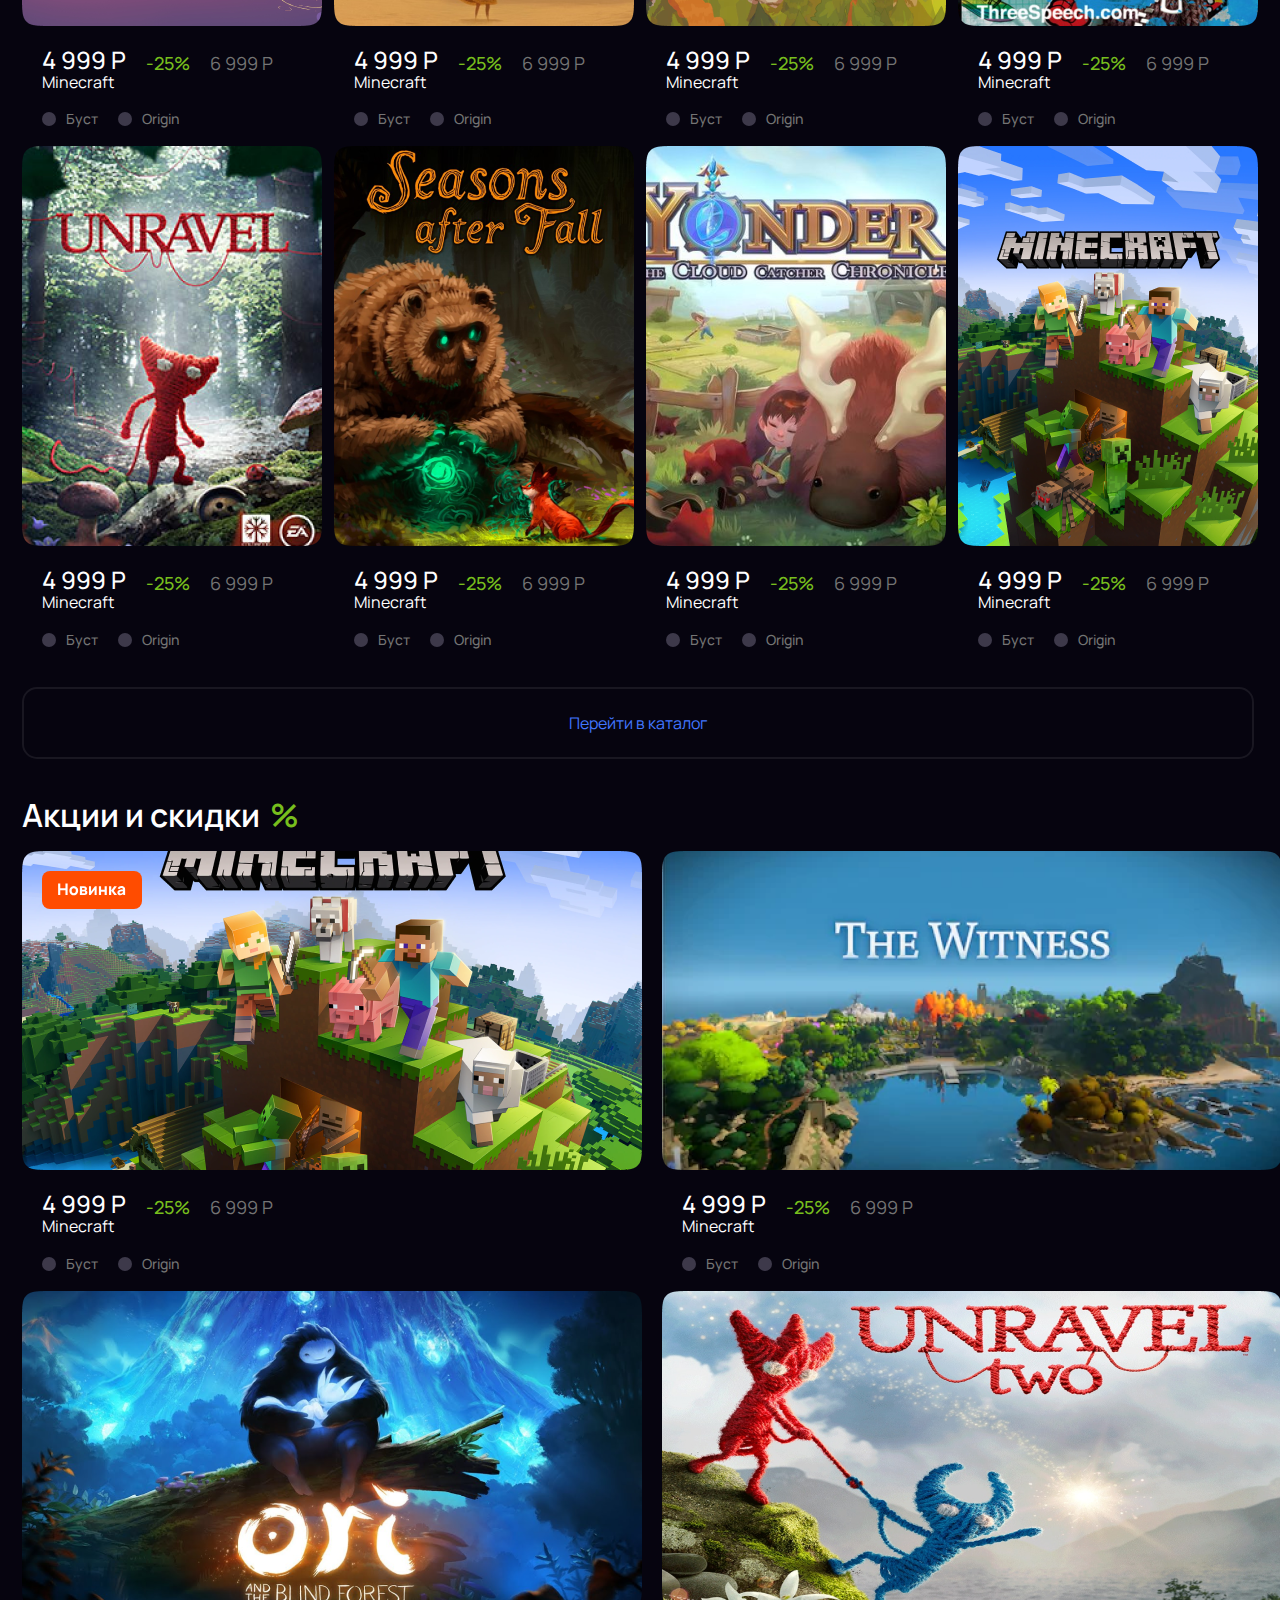
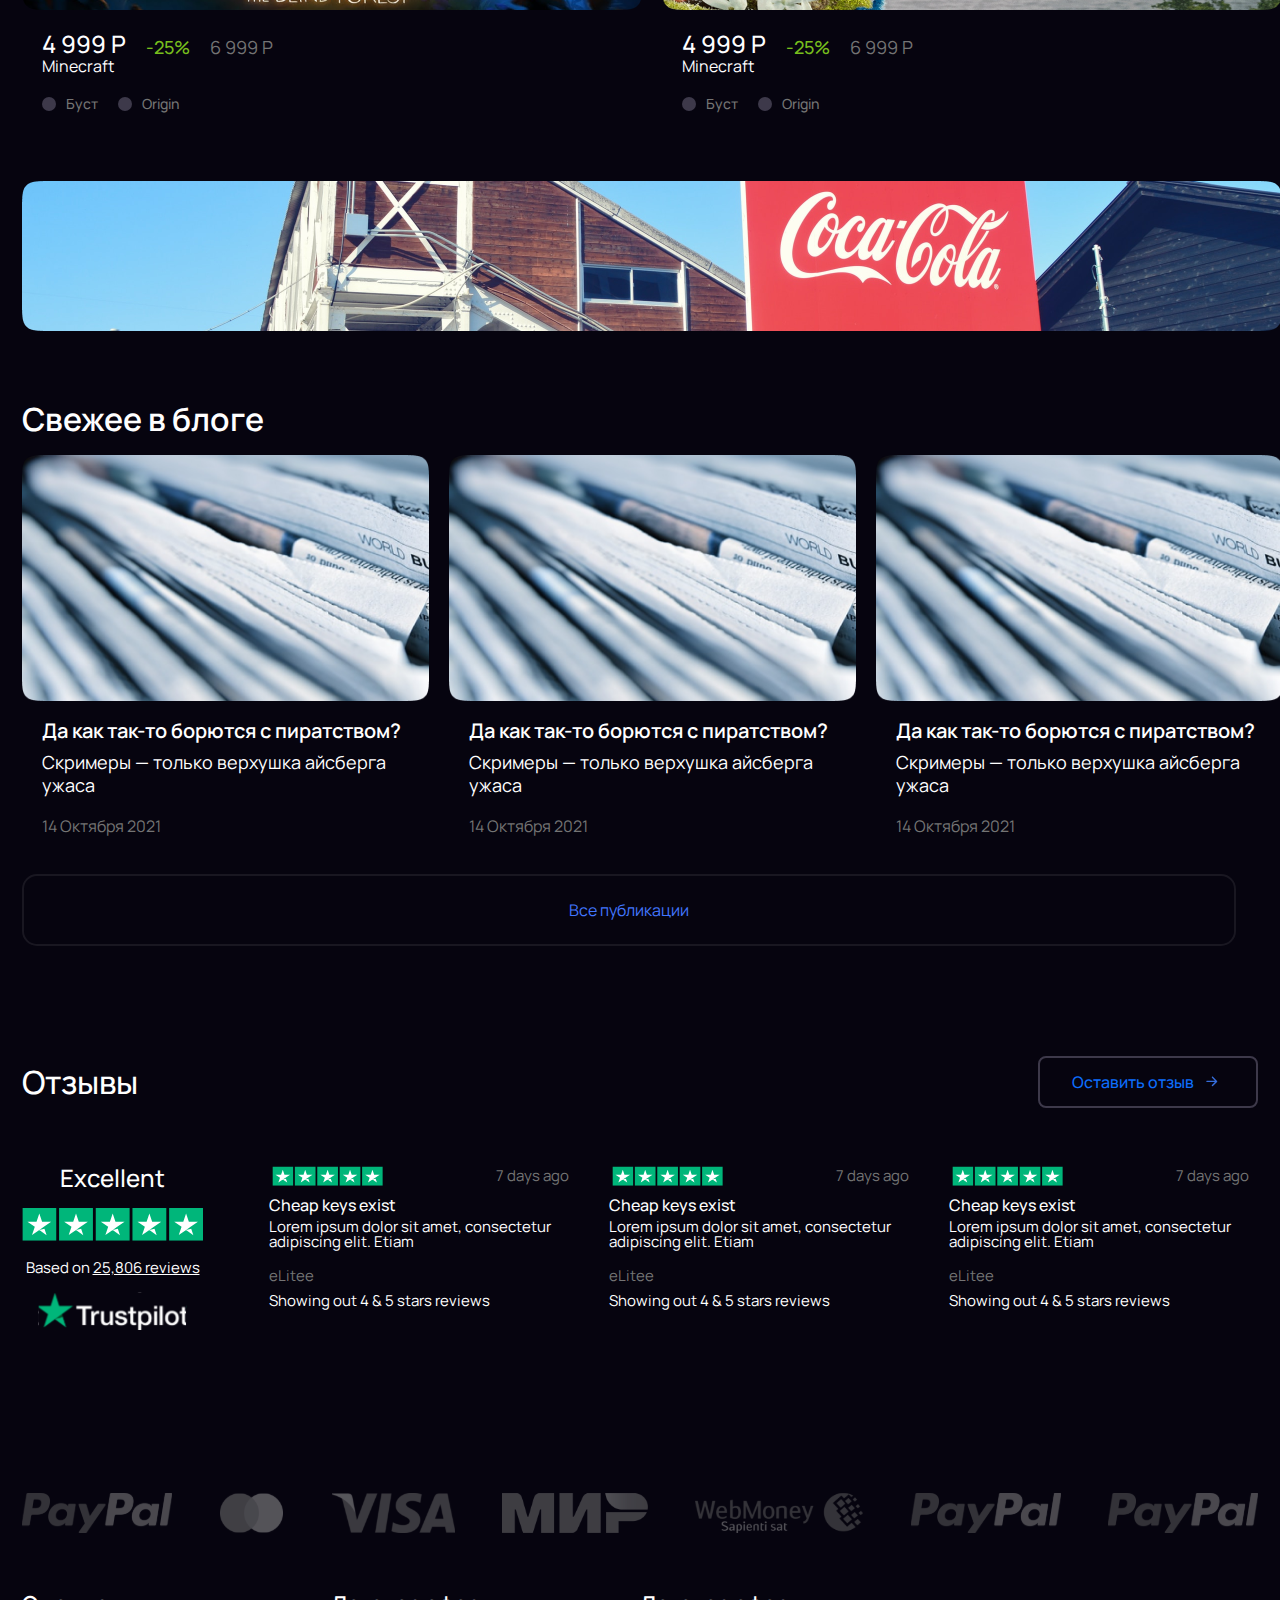
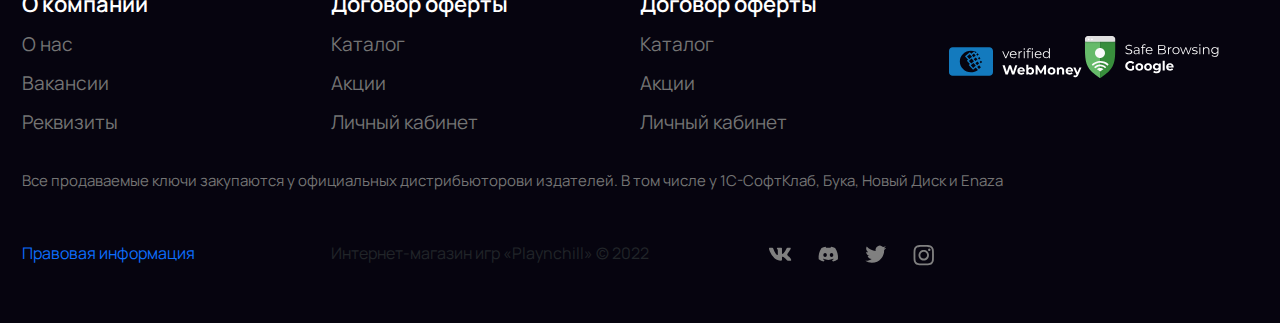
==== commit 458e4a29: "adaptiv" ====
--- a/index.html
+++ b/index.html
@@ -110,6 +110,13 @@
             <input class="searchbar__input" placeholder="Поиск" type="text" />
             <img class="header__icon" src="./img/icons/search.svg" alt="" />
           </div>
+          <div class="header__mob-icons"></div>
+          <img class="header__icon-mob" src="./img/icons/loopa.svg" alt="" />
+          <img
+            class="header__basket-mob"
+            src="./img/icons/basket-mob.svg"
+            alt=""
+          />
           <a class="header__free" href="#"><span>Бесплатно</span></a>
           <a href="#"
             ><img class="header__heart" src="./img/icons/heart.svg" alt=""
@@ -261,19 +268,20 @@
                 target="_blank"
                 >В корзину</a
               >
-
-              <div class="prices">
-                <h2 class="price">4 999 Р</h2>
-                <span class="percent">-25%</span>
-                <span class="old-price">6 999 Р</span>
-              </div>
-
-              <span class="game__info"> Minecraft </span>
-              <div class="game__info-under">
-                <div class="game__circle"></div>
-                <span class="game__bust">Буст</span>
-                <div class="game__circle"></div>
-                <span class="game__origin">Origin</span>
+              <div class="game__all-info">
+                <div class="prices">
+                  <h2 class="price">4 999 Р</h2>
+                  <span class="percent">-25%</span>
+                  <span class="old-price">6 999 Р</span>
+                </div>
+
+                <span class="game__info"> Minecraft </span>
+                <div class="game__info-under">
+                  <div class="game__circle"></div>
+                  <span class="game__bust">Буст</span>
+                  <div class="game__circle"></div>
+                  <span class="game__origin">Origin</span>
+                </div>
               </div>
             </div>
 
@@ -287,18 +295,20 @@
                 >В корзину</a
               >
 
-              <div class="prices">
-                <h2 class="price">4 999 Р</h2>
-                <span class="percent">-25%</span>
-                <span class="old-price">6 999 Р</span>
-              </div>
-
-              <span class="game__info"> Minecraft </span>
-              <div class="game__info-under">
-                <div class="game__circle"></div>
-                <span class="game__bust">Буст</span>
-                <div class="game__circle"></div>
-                <span class="game__origin">Origin</span>
+              <div class="game__all-info">
+                <div class="prices">
+                  <h2 class="price">4 999 Р</h2>
+                  <span class="percent">-25%</span>
+                  <span class="old-price">6 999 Р</span>
+                </div>
+
+                <span class="game__info"> Minecraft </span>
+                <div class="game__info-under">
+                  <div class="game__circle"></div>
+                  <span class="game__bust">Буст</span>
+                  <div class="game__circle"></div>
+                  <span class="game__origin">Origin</span>
+                </div>
               </div>
             </div>
 
@@ -312,18 +322,20 @@
                 >В корзину</a
               >
 
-              <div class="prices">
-                <h2 class="price">4 999 Р</h2>
-                <span class="percent">-25%</span>
-                <span class="old-price">6 999 Р</span>
-              </div>
-
-              <span class="game__info"> Minecraft </span>
-              <div class="game__info-under">
-                <div class="game__circle"></div>
-                <span class="game__bust">Буст</span>
-                <div class="game__circle"></div>
-                <span class="game__origin">Origin</span>
+              <div class="game__all-info">
+                <div class="prices">
+                  <h2 class="price">4 999 Р</h2>
+                  <span class="percent">-25%</span>
+                  <span class="old-price">6 999 Р</span>
+                </div>
+
+                <span class="game__info"> Minecraft </span>
+                <div class="game__info-under">
+                  <div class="game__circle"></div>
+                  <span class="game__bust">Буст</span>
+                  <div class="game__circle"></div>
+                  <span class="game__origin">Origin</span>
+                </div>
               </div>
             </div>
 
@@ -341,18 +353,20 @@
                 >В корзину</a
               >
 
-              <div class="prices">
-                <h2 class="price">4 999 Р</h2>
-                <span class="percent">-25%</span>
-                <span class="old-price">6 999 Р</span>
-              </div>
-
-              <span class="game__info"> Minecraft </span>
-              <div class="game__info-under">
-                <div class="game__circle"></div>
-                <span class="game__bust">Буст</span>
-                <div class="game__circle"></div>
-                <span class="game__origin">Origin</span>
+              <div class="game__all-info">
+                <div class="prices">
+                  <h2 class="price">4 999 Р</h2>
+                  <span class="percent">-25%</span>
+                  <span class="old-price">6 999 Р</span>
+                </div>
+
+                <span class="game__info"> Minecraft </span>
+                <div class="game__info-under">
+                  <div class="game__circle"></div>
+                  <span class="game__bust">Буст</span>
+                  <div class="game__circle"></div>
+                  <span class="game__origin">Origin</span>
+                </div>
               </div>
             </div>
           </div>
@@ -452,18 +466,20 @@
                 >В корзину</a
               >
 
-              <div class="prices">
-                <h2 class="price">4 999 Р</h2>
-                <span class="percent">-25%</span>
-                <span class="old-price">6 999 Р</span>
-              </div>
-
-              <span class="game__info"> Minecraft </span>
-              <div class="game__info-under">
-                <div class="game__circle"></div>
-                <span class="game__bust">Буст</span>
-                <div class="game__circle"></div>
-                <span class="game__origin">Origin</span>
+              <div class="game__all-info">
+                <div class="prices">
+                  <h2 class="price">4 999 Р</h2>
+                  <span class="percent">-25%</span>
+                  <span class="old-price">6 999 Р</span>
+                </div>
+
+                <span class="game__info"> Minecraft </span>
+                <div class="game__info-under">
+                  <div class="game__circle"></div>
+                  <span class="game__bust">Буст</span>
+                  <div class="game__circle"></div>
+                  <span class="game__origin">Origin</span>
+                </div>
               </div>
             </div>
 
@@ -490,18 +506,20 @@
                 >В корзину</a
               >
 
-              <div class="prices">
-                <h2 class="price">4 999 Р</h2>
-                <span class="percent">-25%</span>
-                <span class="old-price">6 999 Р</span>
-              </div>
-
-              <span class="game__info"> Minecraft </span>
-              <div class="game__info-under">
-                <div class="game__circle"></div>
-                <span class="game__bust">Буст</span>
-                <div class="game__circle"></div>
-                <span class="game__origin">Origin</span>
+              <div class="game__all-info">
+                <div class="prices">
+                  <h2 class="price">4 999 Р</h2>
+                  <span class="percent">-25%</span>
+                  <span class="old-price">6 999 Р</span>
+                </div>
+
+                <span class="game__info"> Minecraft </span>
+                <div class="game__info-under">
+                  <div class="game__circle"></div>
+                  <span class="game__bust">Буст</span>
+                  <div class="game__circle"></div>
+                  <span class="game__origin">Origin</span>
+                </div>
               </div>
             </div>
 
@@ -519,18 +537,20 @@
                 >В корзину</a
               >
 
-              <div class="prices">
-                <h2 class="price">4 999 Р</h2>
-                <span class="percent">-25%</span>
-                <span class="old-price">6 999 Р</span>
-              </div>
-
-              <span class="game__info"> Minecraft </span>
-              <div class="game__info-under">
-                <div class="game__circle"></div>
-                <span class="game__bust">Буст</span>
-                <div class="game__circle"></div>
-                <span class="game__origin">Origin</span>
+              <div class="game__all-info">
+                <div class="prices">
+                  <h2 class="price">4 999 Р</h2>
+                  <span class="percent">-25%</span>
+                  <span class="old-price">6 999 Р</span>
+                </div>
+
+                <span class="game__info"> Minecraft </span>
+                <div class="game__info-under">
+                  <div class="game__circle"></div>
+                  <span class="game__bust">Буст</span>
+                  <div class="game__circle"></div>
+                  <span class="game__origin">Origin</span>
+                </div>
               </div>
             </div>
 
@@ -548,18 +568,20 @@
                 >В корзину</a
               >
 
-              <div class="prices">
-                <h2 class="price">4 999 Р</h2>
-                <span class="percent">-25%</span>
-                <span class="old-price">6 999 Р</span>
-              </div>
-
-              <span class="game__info"> Minecraft </span>
-              <div class="game__info-under">
-                <div class="game__circle"></div>
-                <span class="game__bust">Буст</span>
-                <div class="game__circle"></div>
-                <span class="game__origin">Origin</span>
+              <div class="game__all-info">
+                <div class="prices">
+                  <h2 class="price">4 999 Р</h2>
+                  <span class="percent">-25%</span>
+                  <span class="old-price">6 999 Р</span>
+                </div>
+
+                <span class="game__info"> Minecraft </span>
+                <div class="game__info-under">
+                  <div class="game__circle"></div>
+                  <span class="game__bust">Буст</span>
+                  <div class="game__circle"></div>
+                  <span class="game__origin">Origin</span>
+                </div>
               </div>
             </div>
           </div>
@@ -579,18 +601,20 @@
                 >В корзину</a
               >
 
-              <div class="prices">
-                <h2 class="price">4 999 Р</h2>
-                <span class="percent">-25%</span>
-                <span class="old-price">6 999 Р</span>
-              </div>
-
-              <span class="game__info"> Minecraft </span>
-              <div class="game__info-under">
-                <div class="game__circle"></div>
-                <span class="game__bust">Буст</span>
-                <div class="game__circle"></div>
-                <span class="game__origin">Origin</span>
+              <div class="game__all-info">
+                <div class="prices">
+                  <h2 class="price">4 999 Р</h2>
+                  <span class="percent">-25%</span>
+                  <span class="old-price">6 999 Р</span>
+                </div>
+
+                <span class="game__info"> Minecraft </span>
+                <div class="game__info-under">
+                  <div class="game__circle"></div>
+                  <span class="game__bust">Буст</span>
+                  <div class="game__circle"></div>
+                  <span class="game__origin">Origin</span>
+                </div>
               </div>
             </div>
 
@@ -607,18 +631,20 @@
                 >В корзину</a
               >
 
-              <div class="prices">
-                <h2 class="price">4 999 Р</h2>
-                <span class="percent">-25%</span>
-                <span class="old-price">6 999 Р</span>
-              </div>
-
-              <span class="game__info"> Minecraft </span>
-              <div class="game__info-under">
-                <div class="game__circle"></div>
-                <span class="game__bust">Буст</span>
-                <div class="game__circle"></div>
-                <span class="game__origin">Origin</span>
+              <div class="game__all-info">
+                <div class="prices">
+                  <h2 class="price">4 999 Р</h2>
+                  <span class="percent">-25%</span>
+                  <span class="old-price">6 999 Р</span>
+                </div>
+
+                <span class="game__info"> Minecraft </span>
+                <div class="game__info-under">
+                  <div class="game__circle"></div>
+                  <span class="game__bust">Буст</span>
+                  <div class="game__circle"></div>
+                  <span class="game__origin">Origin</span>
+                </div>
               </div>
             </div>
 
@@ -635,18 +661,20 @@
                 >В корзину</a
               >
 
-              <div class="prices">
-                <h2 class="price">4 999 Р</h2>
-                <span class="percent">-25%</span>
-                <span class="old-price">6 999 Р</span>
-              </div>
-
-              <span class="game__info"> Minecraft </span>
-              <div class="game__info-under">
-                <div class="game__circle"></div>
-                <span class="game__bust">Буст</span>
-                <div class="game__circle"></div>
-                <span class="game__origin">Origin</span>
+              <div class="game__all-info">
+                <div class="prices">
+                  <h2 class="price">4 999 Р</h2>
+                  <span class="percent">-25%</span>
+                  <span class="old-price">6 999 Р</span>
+                </div>
+
+                <span class="game__info"> Minecraft </span>
+                <div class="game__info-under">
+                  <div class="game__circle"></div>
+                  <span class="game__bust">Буст</span>
+                  <div class="game__circle"></div>
+                  <span class="game__origin">Origin</span>
+                </div>
               </div>
             </div>
 
@@ -663,18 +691,20 @@
                 >В корзину</a
               >
 
-              <div class="prices">
-                <h2 class="price">4 999 Р</h2>
-                <span class="percent">-25%</span>
-                <span class="old-price">6 999 Р</span>
-              </div>
-
-              <span class="game__info"> Minecraft </span>
-              <div class="game__info-under">
-                <div class="game__circle"></div>
-                <span class="game__bust">Буст</span>
-                <div class="game__circle"></div>
-                <span class="game__origin">Origin</span>
+              <div class="game__all-info">
+                <div class="prices">
+                  <h2 class="price">4 999 Р</h2>
+                  <span class="percent">-25%</span>
+                  <span class="old-price">6 999 Р</span>
+                </div>
+
+                <span class="game__info"> Minecraft </span>
+                <div class="game__info-under">
+                  <div class="game__circle"></div>
+                  <span class="game__bust">Буст</span>
+                  <div class="game__circle"></div>
+                  <span class="game__origin">Origin</span>
+                </div>
               </div>
             </div>
           </div>
@@ -694,18 +724,20 @@
                 >В корзину</a
               >
 
-              <div class="prices">
-                <h2 class="price">4 999 Р</h2>
-                <span class="percent">-25%</span>
-                <span class="old-price">6 999 Р</span>
-              </div>
-
-              <span class="game__info"> Minecraft </span>
-              <div class="game__info-under">
-                <div class="game__circle"></div>
-                <span class="game__bust">Буст</span>
-                <div class="game__circle"></div>
-                <span class="game__origin">Origin</span>
+              <div class="game__all-info">
+                <div class="prices">
+                  <h2 class="price">4 999 Р</h2>
+                  <span class="percent">-25%</span>
+                  <span class="old-price">6 999 Р</span>
+                </div>
+
+                <span class="game__info"> Minecraft </span>
+                <div class="game__info-under">
+                  <div class="game__circle"></div>
+                  <span class="game__bust">Буст</span>
+                  <div class="game__circle"></div>
+                  <span class="game__origin">Origin</span>
+                </div>
               </div>
             </div>
 
@@ -722,18 +754,20 @@
                 >В корзину</a
               >
 
-              <div class="prices">
-                <h2 class="price">4 999 Р</h2>
-                <span class="percent">-25%</span>
-                <span class="old-price">6 999 Р</span>
-              </div>
-
-              <span class="game__info"> Minecraft </span>
-              <div class="game__info-under">
-                <div class="game__circle"></div>
-                <span class="game__bust">Буст</span>
-                <div class="game__circle"></div>
-                <span class="game__origin">Origin</span>
+              <div class="game__all-info">
+                <div class="prices">
+                  <h2 class="price">4 999 Р</h2>
+                  <span class="percent">-25%</span>
+                  <span class="old-price">6 999 Р</span>
+                </div>
+
+                <span class="game__info"> Minecraft </span>
+                <div class="game__info-under">
+                  <div class="game__circle"></div>
+                  <span class="game__bust">Буст</span>
+                  <div class="game__circle"></div>
+                  <span class="game__origin">Origin</span>
+                </div>
               </div>
             </div>
 
@@ -750,18 +784,20 @@
                 >В корзину</a
               >
 
-              <div class="prices">
-                <h2 class="price">4 999 Р</h2>
-                <span class="percent">-25%</span>
-                <span class="old-price">6 999 Р</span>
-              </div>
-
-              <span class="game__info"> Minecraft </span>
-              <div class="game__info-under">
-                <div class="game__circle"></div>
-                <span class="game__bust">Буст</span>
-                <div class="game__circle"></div>
-                <span class="game__origin">Origin</span>
+              <div class="game__all-info">
+                <div class="prices">
+                  <h2 class="price">4 999 Р</h2>
+                  <span class="percent">-25%</span>
+                  <span class="old-price">6 999 Р</span>
+                </div>
+
+                <span class="game__info"> Minecraft </span>
+                <div class="game__info-under">
+                  <div class="game__circle"></div>
+                  <span class="game__bust">Буст</span>
+                  <div class="game__circle"></div>
+                  <span class="game__origin">Origin</span>
+                </div>
               </div>
             </div>
 
@@ -778,18 +814,20 @@
                 >В корзину</a
               >
 
-              <div class="prices">
-                <h2 class="price">4 999 Р</h2>
-                <span class="percent">-25%</span>
-                <span class="old-price">6 999 Р</span>
-              </div>
-
-              <span class="game__info"> Minecraft </span>
-              <div class="game__info-under">
-                <div class="game__circle"></div>
-                <span class="game__bust">Буст</span>
-                <div class="game__circle"></div>
-                <span class="game__origin">Origin</span>
+              <div class="game__all-info">
+                <div class="prices">
+                  <h2 class="price">4 999 Р</h2>
+                  <span class="percent">-25%</span>
+                  <span class="old-price">6 999 Р</span>
+                </div>
+
+                <span class="game__info"> Minecraft </span>
+                <div class="game__info-under">
+                  <div class="game__circle"></div>
+                  <span class="game__bust">Буст</span>
+                  <div class="game__circle"></div>
+                  <span class="game__origin">Origin</span>
+                </div>
               </div>
             </div>
           </div>
@@ -821,19 +859,20 @@
                 alt=""
               />
 
-              <div class="prices">
-                <h2 class="price">4 999 Р</h2>
-                <span class="percent">-25%</span>
-                <span class="old-price">6 999 Р</span>
-              </div>
-
-              <span class="game__info"> Minecraft </span>
-
-              <div class="game__info-under">
-                <div class="game__circle"></div>
-                <span class="game__bust">Буст</span>
-                <div class="game__circle"></div>
-                <span class="game__origin">Origin</span>
+              <div class="game__all-info">
+                <div class="prices">
+                  <h2 class="price">4 999 Р</h2>
+                  <span class="percent">-25%</span>
+                  <span class="old-price">6 999 Р</span>
+                </div>
+
+                <span class="game__info"> Minecraft </span>
+                <div class="game__info-under">
+                  <div class="game__circle"></div>
+                  <span class="game__bust">Буст</span>
+                  <div class="game__circle"></div>
+                  <span class="game__origin">Origin</span>
+                </div>
               </div>
             </div>
           </div>
@@ -846,19 +885,20 @@
                 alt=""
               />
 
-              <div class="prices">
-                <h2 class="price">4 999 Р</h2>
-                <span class="percent">-25%</span>
-                <span class="old-price">6 999 Р</span>
-              </div>
-
-              <span class="game__info"> Minecraft </span>
-
-              <div class="game__info-under">
-                <div class="game__circle"></div>
-                <span class="game__bust">Буст</span>
-                <div class="game__circle"></div>
-                <span class="game__origin">Origin</span>
+              <div class="game__all-info">
+                <div class="prices">
+                  <h2 class="price">4 999 Р</h2>
+                  <span class="percent">-25%</span>
+                  <span class="old-price">6 999 Р</span>
+                </div>
+
+                <span class="game__info"> Minecraft </span>
+                <div class="game__info-under">
+                  <div class="game__circle"></div>
+                  <span class="game__bust">Буст</span>
+                  <div class="game__circle"></div>
+                  <span class="game__origin">Origin</span>
+                </div>
               </div>
             </div>
           </div>
@@ -869,19 +909,20 @@
             <div class="game__el">
               <img class="game__image" src="./img/ori-poster.png" alt="" />
 
-              <div class="prices">
-                <h2 class="price">4 999 Р</h2>
-                <span class="percent">-25%</span>
-                <span class="old-price">6 999 Р</span>
-              </div>
-
-              <span class="game__info"> Minecraft </span>
-
-              <div class="game__info-under">
-                <div class="game__circle"></div>
-                <span class="game__bust">Буст</span>
-                <div class="game__circle"></div>
-                <span class="game__origin">Origin</span>
+              <div class="game__all-info">
+                <div class="prices">
+                  <h2 class="price">4 999 Р</h2>
+                  <span class="percent">-25%</span>
+                  <span class="old-price">6 999 Р</span>
+                </div>
+
+                <span class="game__info"> Minecraft </span>
+                <div class="game__info-under">
+                  <div class="game__circle"></div>
+                  <span class="game__bust">Буст</span>
+                  <div class="game__circle"></div>
+                  <span class="game__origin">Origin</span>
+                </div>
               </div>
             </div>
           </div>
@@ -894,19 +935,20 @@
                 alt=""
               />
 
-              <div class="prices">
-                <h2 class="price">4 999 Р</h2>
-                <span class="percent">-25%</span>
-                <span class="old-price">6 999 Р</span>
-              </div>
-
-              <span class="game__info"> Minecraft </span>
-
-              <div class="game__info-under">
-                <div class="game__circle"></div>
-                <span class="game__bust">Буст</span>
-                <div class="game__circle"></div>
-                <span class="game__origin">Origin</span>
+              <div class="game__all-info">
+                <div class="prices">
+                  <h2 class="price">4 999 Р</h2>
+                  <span class="percent">-25%</span>
+                  <span class="old-price">6 999 Р</span>
+                </div>
+
+                <span class="game__info"> Minecraft </span>
+                <div class="game__info-under">
+                  <div class="game__circle"></div>
+                  <span class="game__bust">Буст</span>
+                  <div class="game__circle"></div>
+                  <span class="game__origin">Origin</span>
+                </div>
               </div>
             </div>
           </div>
--- a/scss/style.css
+++ b/scss/style.css
@@ -246,6 +246,12 @@
 .header .searchbar__icon:hover {
   transform: scale(1.2);
 }
+.header__icon-mob {
+  visibility: hidden;
+}
+.header__basket-mob {
+  visibility: hidden;
+}
 .header__logo {
   padding-right: 60px;
 }
@@ -278,6 +284,65 @@
 .header__name {
   padding-right: 25px;
   color: #ffffff;
+}
+
+.logo__image {
+  padding-right: 10px;
+}
+.logo__link {
+  display: flex;
+}
+
+@media screen and (max-width: 560px) and (max-width: 560px) {
+  .header__top {
+    display: none;
+  }
+}
+@media screen and (max-width: 560px) and (max-width: 560px) {
+  .header__free {
+    display: none;
+  }
+}
+@media screen and (max-width: 560px) and (max-width: 560px) {
+  .header__heart {
+    display: none;
+  }
+}
+@media screen and (max-width: 560px) and (max-width: 560px) {
+  .header__icon-mob {
+    visibility: inherit;
+  }
+}
+@media screen and (max-width: 560px) and (max-width: 560px) {
+  .header__basket-mob {
+    visibility: inherit;
+    padding-left: 10px;
+  }
+}
+@media screen and (max-width: 560px) and (max-width: 560px) {
+  .header__basket-2 {
+    display: none;
+    margin-right: 100px;
+  }
+}
+@media screen and (max-width: 560px) and (max-width: 560px) {
+  .header__mob-icons {
+    visibility: visible;
+    margin-right: -40px;
+  }
+}
+
+@media screen and (max-width: 560px) {
+  .searchbar {
+    display: none;
+    visibility: hidden;
+  }
+}
+
+@media screen and (max-width: 560px) {
+  .header__bottom {
+    display: flex;
+  }
 }
 
 .hero {
@@ -354,17 +419,6 @@
   text-decoration: none;
   font-size: 18px;
   font-weight: 600;
-}
-
-@media screen and (max-width: 560px) {
-  .hero .nav {
-    display: none;
-  }
-  .hero .hero__rows {
-    display: flex;
-    justify-content: center;
-    flex-direction: column;
-  }
 }
 
 .game {
@@ -515,6 +569,34 @@
   color: #4277ff;
 }
 
+@media screen and (max-width: 560px) {
+  .game__rows {
+    display: flex;
+    flex-direction: column;
+  }
+  .game__el {
+    display: flex;
+    padding-top: 10px;
+  }
+  .game__image {
+    width: 200px;
+  }
+  .game__link-basket, .game__link-basket-min {
+    display: none;
+  }
+  .game__bestselle {
+    display: none;
+  }
+  .game__but {
+    padding: 26px 195px;
+    font-size: 16px;
+  }
+}
+
+.game__catalog-but {
+  padding: 0;
+}
+
 .minecraft {
   padding-top: 46px;
 }
@@ -633,6 +715,17 @@
   padding-top: 70px;
 }
 
+@media screen and (max-width: 560px) {
+  .stock__rows {
+    display: flex;
+    flex-direction: column;
+  }
+  .stock__cola {
+    width: 535px;
+    height: 150px;
+  }
+}
+
 .blog {
   padding: 70px 0 70px;
 }
@@ -676,6 +769,13 @@
   font-size: 16px;
   font-weight: 400;
   margin-left: 20px;
+}
+
+@media screen and (max-width: 650px) {
+  .blog__rows {
+    flex-direction: column;
+    align-items: center;
+  }
 }
 
 .squad .container {
@@ -1042,6 +1142,12 @@
 .review__row {
   display: flex;
   gap: 40px;
+}
+
+@media screen and (max-width: 650px) {
+  .review {
+    display: none;
+  }
 }
 
 .basket {
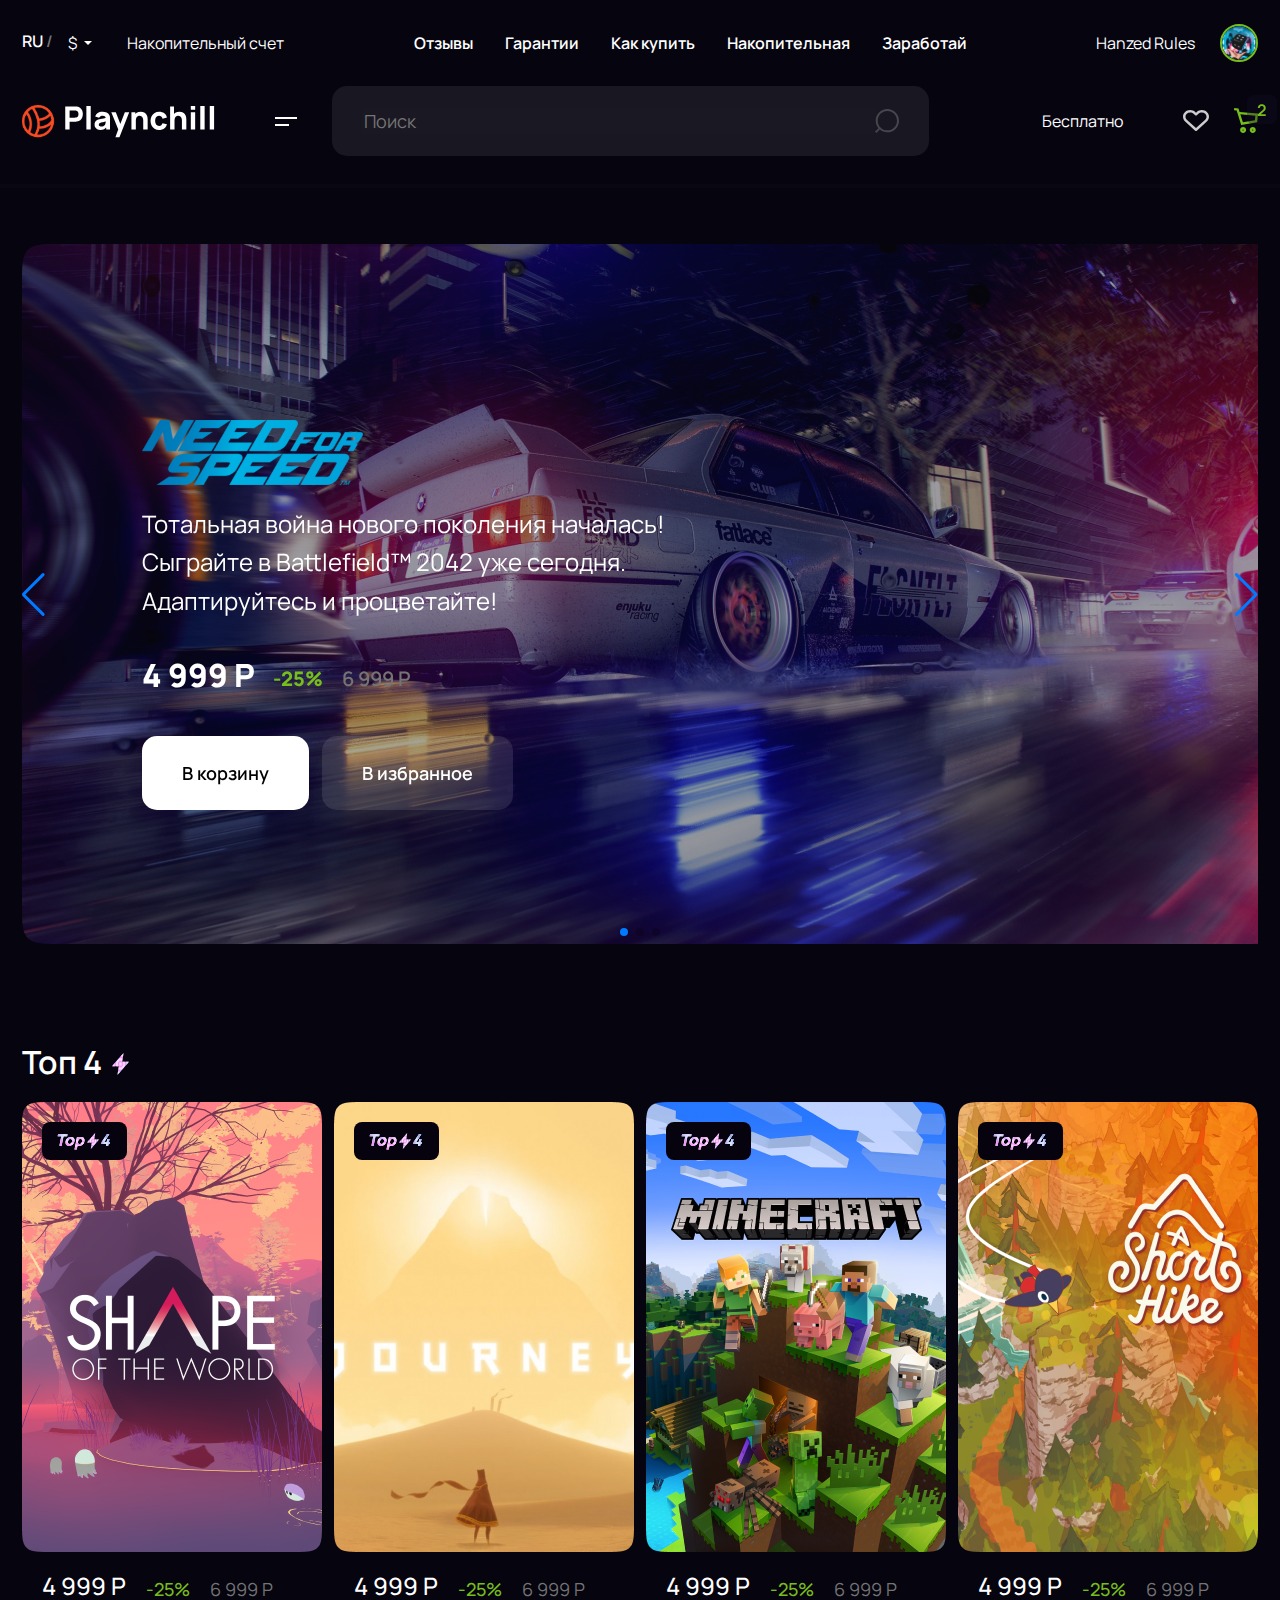
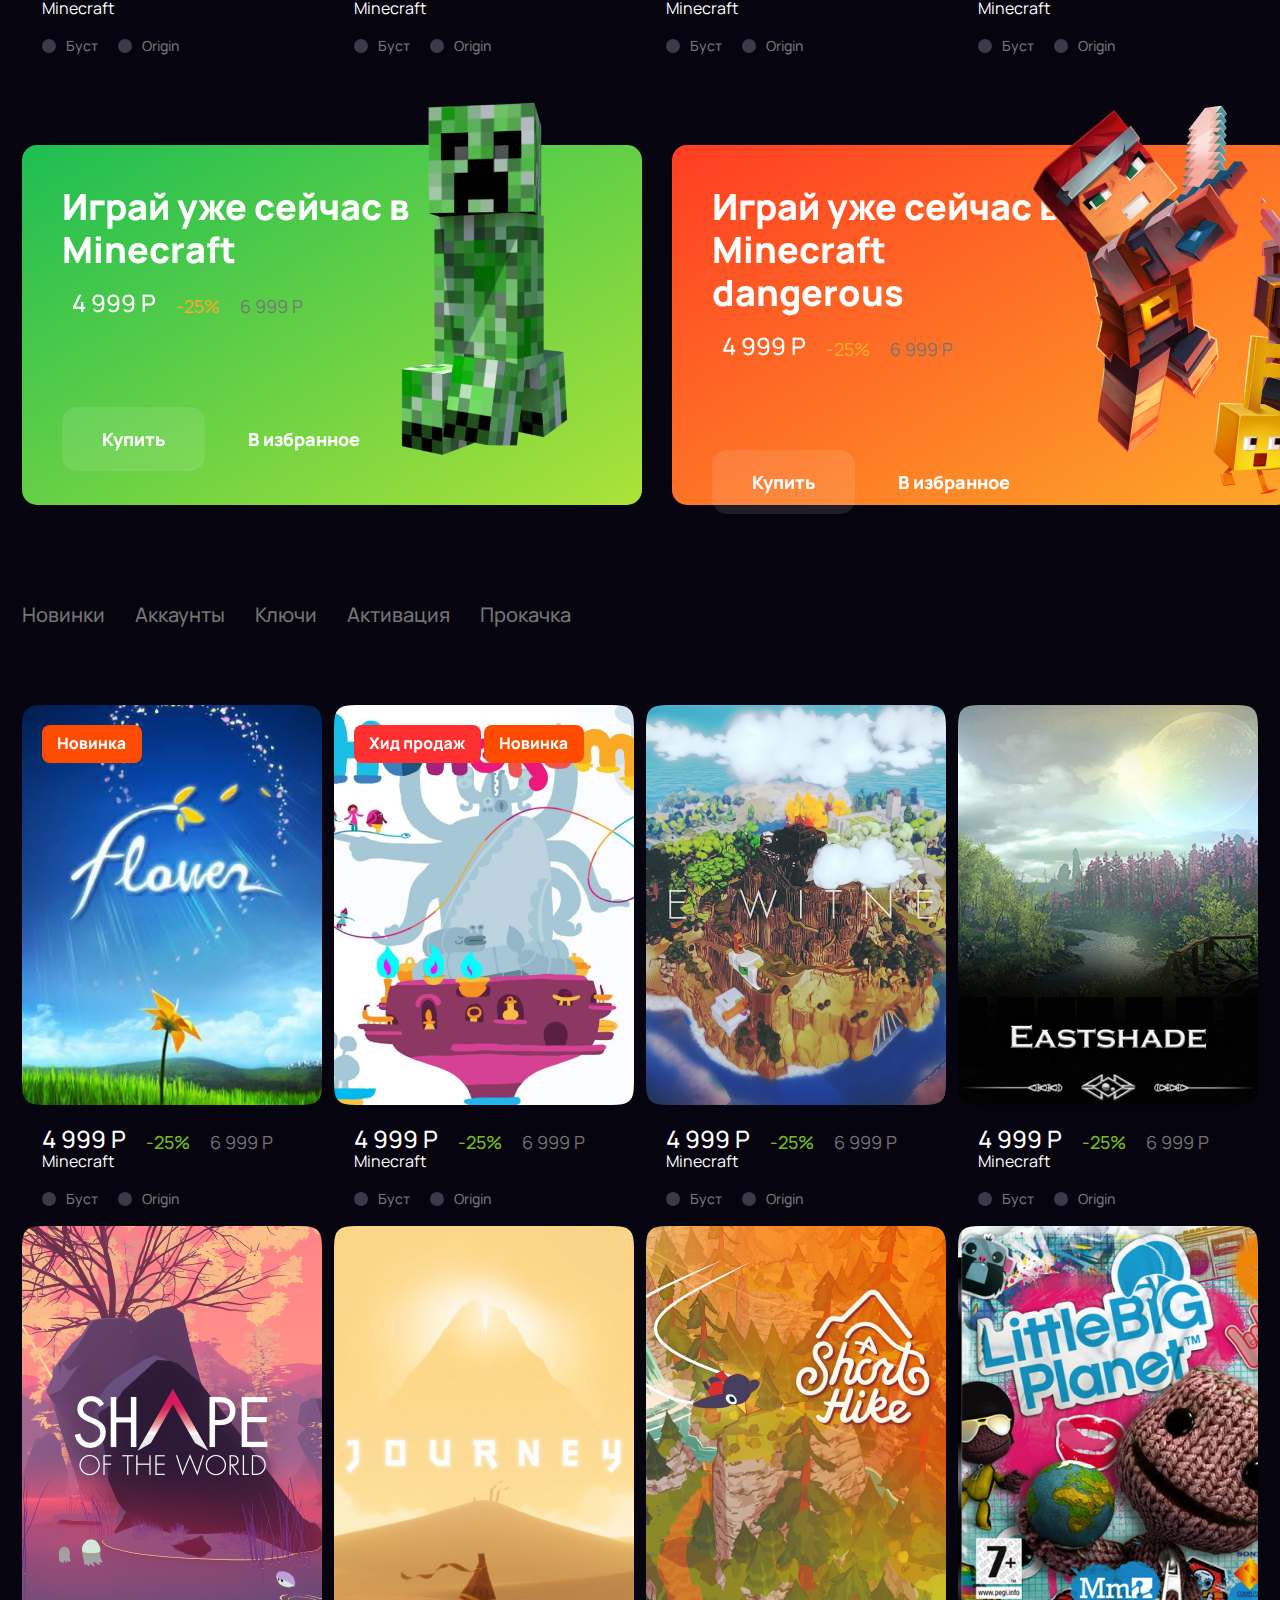
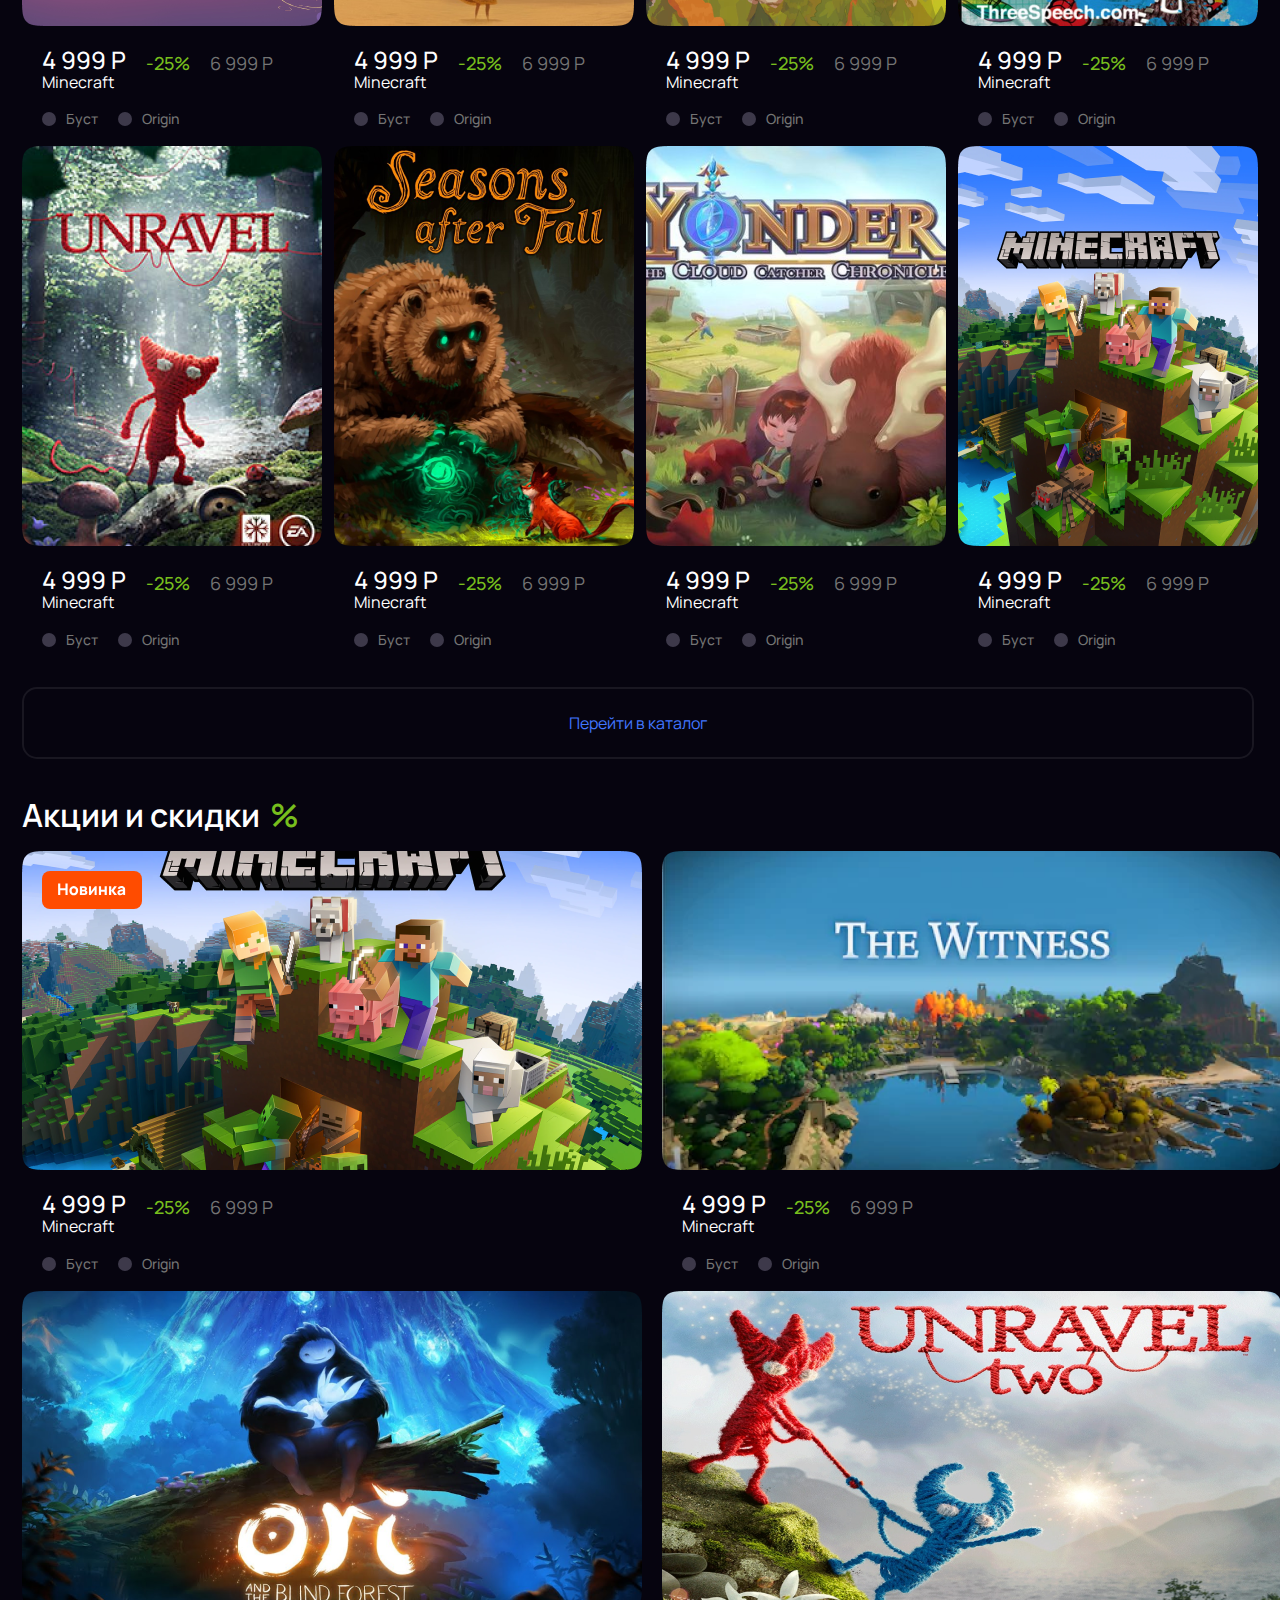
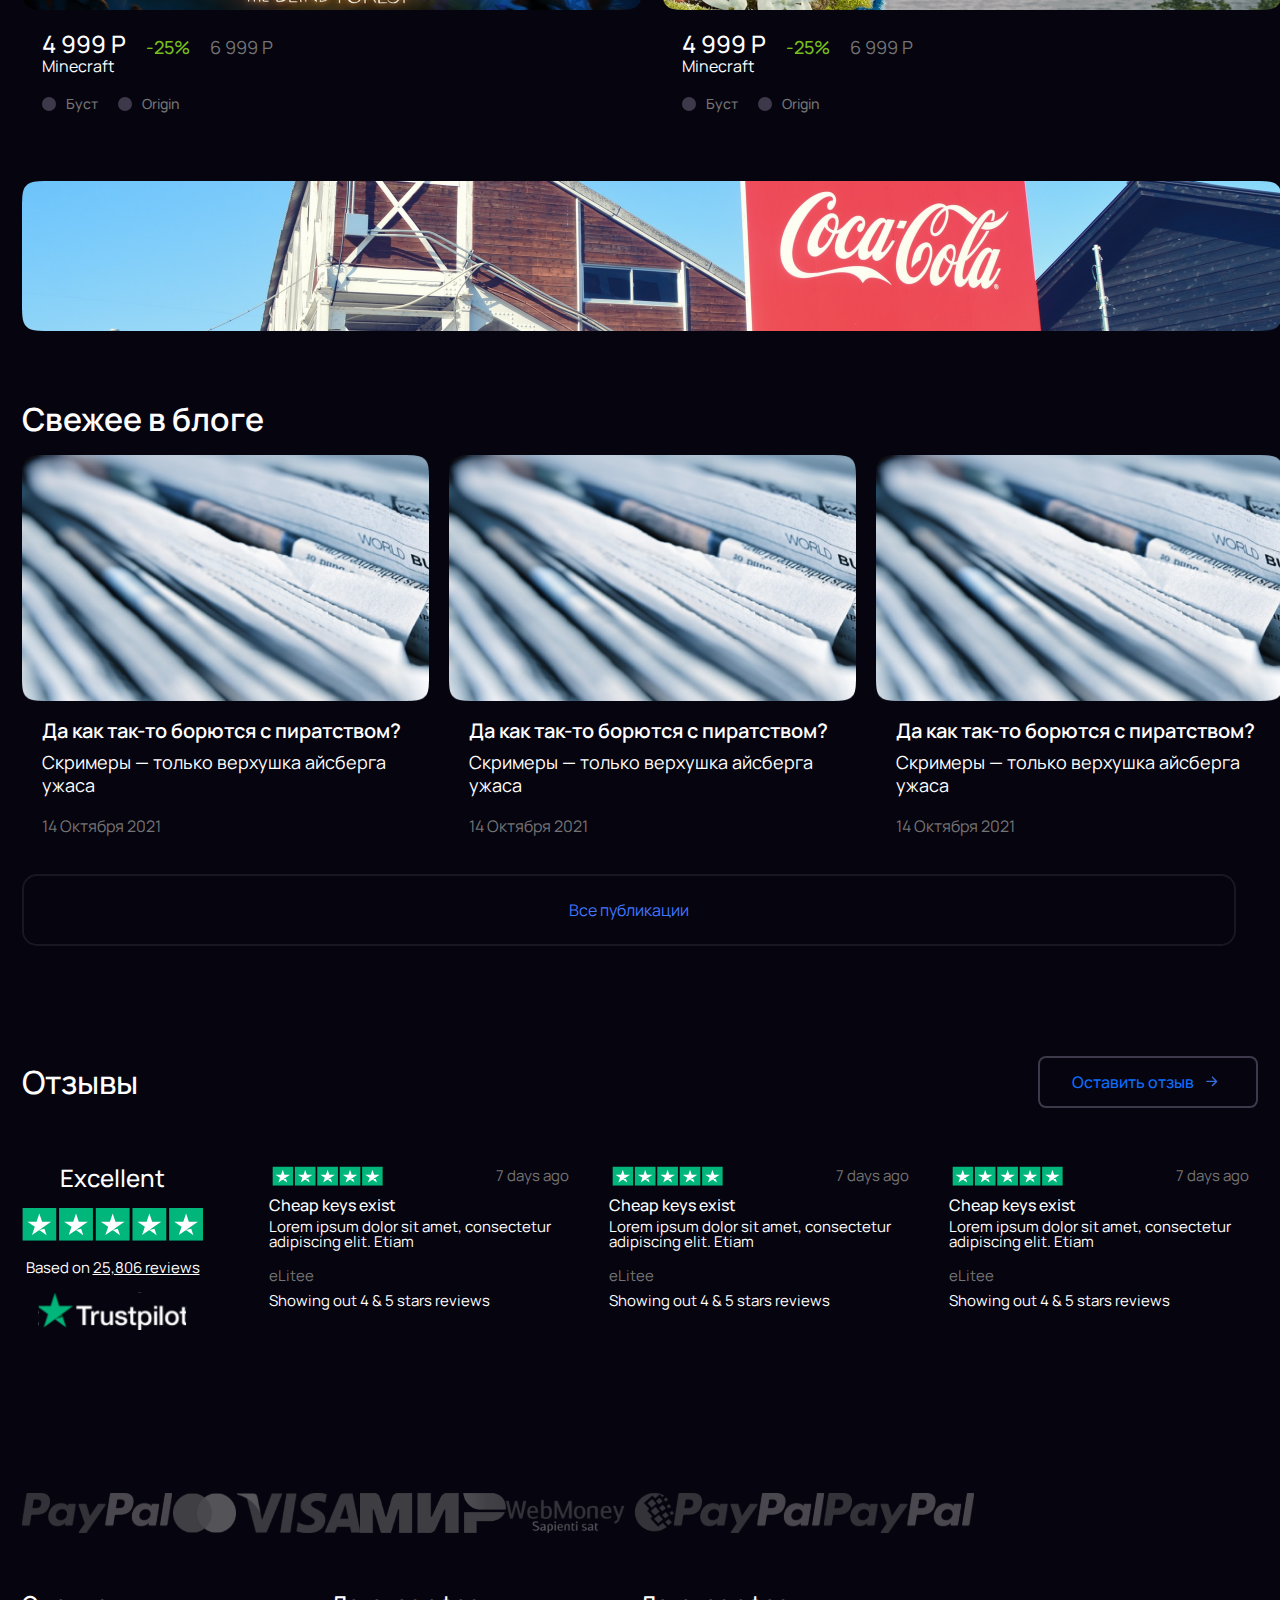
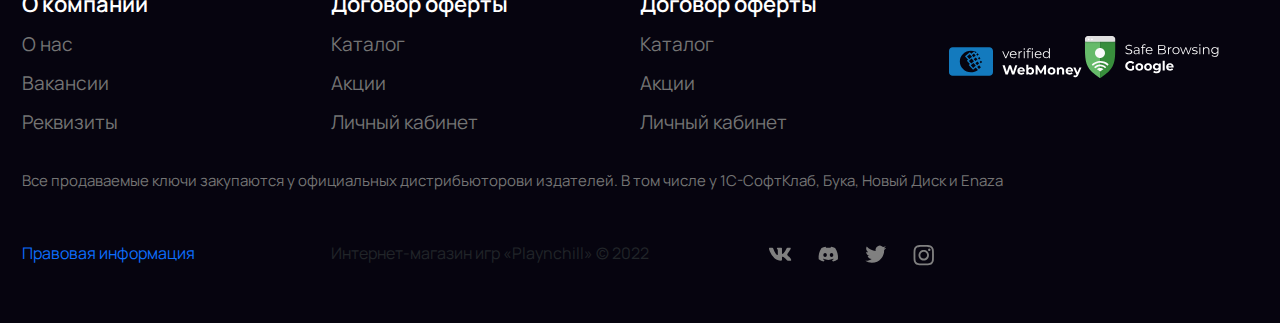
==== commit 881c91c3: "вроде финиш" ====
--- a/index.html
+++ b/index.html
@@ -75,7 +75,7 @@
               <li class="nav__item">
                 <a
                   class="nav__link"
-                  href="./pages/buy.html"
+                  href="../pages/buy.html"
                   target="_blank"
                   rel="noopener noreferrer"
                   >Как купить</a
@@ -91,45 +91,68 @@
           </nav>
           <div class="header__avatar">
             <span class="header__name">Hanzed Rules</span>
-            <img class="header__img" src="./img/ava.svg" alt="" />
+            <img class="header__img" src="../img/ava.svg" alt="user" />
           </div>
         </div>
         <div class="header__bottom">
           <div class="header__logo logo">
-            <a class="logo__link" href="./index.html">
+            <a class="logo__link" href="../index.html">
               <img
                 class="logo__image"
-                src="./img/icons/logo.svg"
-                alt="MovieDB"
-              />
-              <img class="logo__name" src="./img/icons/logo-name.svg" alt="" />
+                src="../img/icons/logo.svg"
+                alt="logo-Icon"
+              />
+              <img
+                class="logo__name"
+                src="../img/icons/logo-name.svg"
+                alt="Playnchill"
+              />
             </a>
           </div>
-          <img class="header__lines" src="./img/icons/lines.svg" alt="" />
+          <img class="header__lines" src="./img/icons/lines.svg" alt="lines" />
           <div class="header__searchbar searchbar">
             <input class="searchbar__input" placeholder="Поиск" type="text" />
-            <img class="header__icon" src="./img/icons/search.svg" alt="" />
+            <img
+              class="header__icon"
+              src="../img/icons/search.svg"
+              alt="search"
+            />
           </div>
           <div class="header__mob-icons"></div>
-          <img class="header__icon-mob" src="./img/icons/loopa.svg" alt="" />
-          <img
-            class="header__basket-mob"
-            src="./img/icons/basket-mob.svg"
-            alt=""
-          />
+          <a href="#">
+            <img
+              class="header__icon-mob"
+              src="../img/icons/loopa.svg"
+              alt="search"
+            />
+          </a>
+          <a href="../pages/basket.html"
+            ><img
+              class="header__basket-mob"
+              src="../img/icons/basket-mob.svg"
+              alt="basket"
+          /></a>
+
           <a class="header__free" href="#"><span>Бесплатно</span></a>
           <a href="#"
-            ><img class="header__heart" src="./img/icons/heart.svg" alt=""
+            ><img
+              class="header__heart"
+              src="../img/icons/heart.svg"
+              alt="heart"
           /></a>
 
-          <div class="header__basket-2 basket-2">
+          <div class="header__basket-two basket-two">
             <a href="#">
               <img
-                class="basket-2__basket"
-                src="./img/icons/basket.svg"
+                class="basket-two__basket"
+                src="../img/icons/basket.svg"
                 alt=""
               />
-              <img class="basket-2__2-bg" src="./img/icons/2-bg.svg" alt="" />
+              <img
+                class="basket-two__two-bg"
+                src="../img/icons/2-bg.svg"
+                alt=""
+              />
             </a>
           </div>
         </div>
@@ -147,6 +170,41 @@
                 <img
                   class="hero__image"
                   src="./img/car-bmw-m3.png"
+                  alt="car-bmw-m3"
+                />
+                <a href="./pages/buy.html">
+                  <img
+                    class="hero__nfs-logo"
+                    src="./img/icons/nfs-logo.svg"
+                    alt="need-for-speed"
+                  />
+                </a>
+
+                <p class="hero__nfs-txt">
+                  Тотальная война нового поколения началась! Сыграйте в
+                  Battlefield™ 2042 уже сегодня. Адаптируйтесь и процветайте!
+                </p>
+                <div class="hero__prices">
+                  <h2 class="hero__price">4 999 Р</h2>
+                  <span class="hero__percent">-25%</span>
+                  <span class="hero__old-price">6 999 Р</span>
+                </div>
+
+                <div class="hero__buttons">
+                  <a class="hero__white-btn" href="./pages/basket.html"
+                    >В корзину</a
+                  >
+                  <a class="hero__grey-btn" href="./pages/basket.html"
+                    >В избранное</a
+                  >
+                </div>
+              </div>
+            </div>
+            <div class="hero__poster swiper-slide">
+              <div class="hero__movie">
+                <img
+                  class="hero__image"
+                  src="./img/car-polestar.png"
                   alt="car-bmw-m3"
                 />
 
@@ -166,12 +224,13 @@
                 </div>
 
                 <div class="hero__buttons">
-                  <a class="hero__white-btn" href="./pages/basket.html"
+                  <a
+                    class="hero__white-btn"
+                    href="/pages/basket.html"
+                    target="_blank"
                     >В корзину</a
                   >
-                  <a class="hero__grey-btn" href="./pages/basket.html"
-                    >В избранное</a
-                  >
+                  <a class="hero__grey-btn" href="#">В избранное</a>
                 </div>
               </div>
             </div>
@@ -179,7 +238,7 @@
               <div class="hero__movie">
                 <img
                   class="hero__image"
-                  src="./img/car-polestar.png"
+                  src="./img/car-porsche.png"
                   alt="car-bmw-m3"
                 />
 
@@ -209,40 +268,6 @@
                 </div>
               </div>
             </div>
-            <div class="hero__poster swiper-slide">
-              <div class="hero__movie">
-                <img
-                  class="hero__image"
-                  src="./img/car-porsche.png"
-                  alt="car-bmw-m3"
-                />
-
-                <img
-                  class="hero__nfs-logo"
-                  src="./img/icons/nfs-logo.svg"
-                  alt="need-for-speed"
-                />
-                <p class="hero__nfs-txt">
-                  Тотальная война нового поколения началась! Сыграйте в
-                  Battlefield™ 2042 уже сегодня. Адаптируйтесь и процветайте!
-                </p>
-                <div class="hero__prices">
-                  <h2 class="hero__price">4 999 Р</h2>
-                  <span class="hero__percent">-25%</span>
-                  <span class="hero__old-price">6 999 Р</span>
-                </div>
-
-                <div class="hero__buttons">
-                  <a
-                    class="hero__white-btn"
-                    href="/pages/basket.html"
-                    target="_blank"
-                    >В корзину</a
-                  >
-                  <a class="hero__grey-btn" href="#">В избранное</a>
-                </div>
-              </div>
-            </div>
           </div>
           <div class="swiper-pagination"></div>
         </div>
@@ -256,12 +281,24 @@
         <div class="game__item">
           <div class="game__top-four">
             <h2 class="game__title">Топ 4</h2>
-            <img class="game__light-icon" src="./img/icons/light.svg" alt="" />
+            <img
+              class="game__light-icon"
+              src="./img/icons/light.svg"
+              alt="light"
+            />
           </div>
           <div class="game__rows">
             <div class="game__el">
-              <img class="game__image" src="./img/games/shape.png" alt="" />
-              <img class="game__light-4" src="./img/icons/light-4.svg" alt="" />
+              <img
+                class="game__image"
+                src="./img/games/shape.png"
+                alt="shape"
+              />
+              <img
+                class="game__light-4"
+                src="./img/icons/light-4.svg"
+                alt="light"
+              />
               <a
                 class="game__link-basket"
                 href="/pages/basket.html"
@@ -286,8 +323,16 @@
             </div>
 
             <div class="game__el">
-              <img class="game__image" src="./img/games/dourney.png" alt="" />
-              <img class="game__light-4" src="./img/icons/light-4.svg" alt="" />
+              <img
+                class="game__image"
+                src="./img/games/dourney.png"
+                alt="dourney"
+              />
+              <img
+                class="game__light-4"
+                src="./img/icons/light-4.svg"
+                alt="light"
+              />
               <a
                 class="game__link-basket"
                 href="/pages/basket.html"
@@ -313,8 +358,16 @@
             </div>
 
             <div class="game__el">
-              <img class="game__image" src="./img/games/minecraft.png" alt="" />
-              <img class="game__light-4" src="./img/icons/light-4.svg" alt="" />
+              <img
+                class="game__image"
+                src="./img/games/minecraft.png"
+                alt="minecraft"
+              />
+              <img
+                class="game__light-4"
+                src="./img/icons/light-4.svg"
+                alt="light"
+              />
               <a
                 class="game__link-basket"
                 href="/pages/basket.html"
@@ -343,9 +396,13 @@
               <img
                 class="game__image"
                 src="./img/games/a-short-hike.png"
-                alt=""
-              />
-              <img class="game__light-4" src="./img/icons/light-4.svg" alt="" />
+                alt="a-short-hike"
+              />
+              <img
+                class="game__light-4"
+                src="./img/icons/light-4.svg"
+                alt="light"
+              />
               <a
                 class="game__link-basket"
                 href="/pages/basket.html"
@@ -383,7 +440,7 @@
                 <img
                   class="minecraft__creeper"
                   src="./img/creeper.png"
-                  alt=""
+                  alt="creeper"
                 />
                 <h2 class="minecraft__title">Играй уже сейчас в Minecraft</h2>
                 <div class="prices">
@@ -404,7 +461,7 @@
                 <img
                   class="minecraft__warriars"
                   src="./img/warriars.png"
-                  alt=""
+                  alt="warriars"
                 />
 
                 <div class="prices">
@@ -457,7 +514,7 @@
               <img
                 class="game__light-4"
                 src="./img/icons/new-icon.svg"
-                alt=""
+                alt="new-icon"
               />
               <a
                 class="game__link-basket-min"
@@ -492,12 +549,12 @@
               <img
                 class="game__light-4"
                 src="./img/icons/bestseller.svg"
-                alt=""
+                alt="bestseller"
               />
               <img
                 class="game__bestselle"
                 src="./img/icons/new-icon.svg"
-                alt=""
+                alt="new-icon"
               />
               <a
                 class="game__link-basket-min"
@@ -882,7 +939,7 @@
               <img
                 class="game__image"
                 src="./img/the-witmess-poster.png"
-                alt=""
+                alt="the-witmess-poster"
               />
 
               <div class="game__all-info">
@@ -907,7 +964,11 @@
         <div class="stock__rows">
           <div class="stock__row">
             <div class="game__el">
-              <img class="game__image" src="./img/ori-poster.png" alt="" />
+              <img
+                class="game__image"
+                src="./img/ori-poster.png"
+                alt="ori-poster"
+              />
 
               <div class="game__all-info">
                 <div class="prices">
@@ -932,29 +993,31 @@
               <img
                 class="game__image"
                 src="./img/unravel-two-poster.png"
-                alt=""
-              />
-
-              <div class="game__all-info">
-                <div class="prices">
-                  <h2 class="price">4 999 Р</h2>
-                  <span class="percent">-25%</span>
-                  <span class="old-price">6 999 Р</span>
-                </div>
-
-                <span class="game__info"> Minecraft </span>
-                <div class="game__info-under">
-                  <div class="game__circle"></div>
-                  <span class="game__bust">Буст</span>
-                  <div class="game__circle"></div>
-                  <span class="game__origin">Origin</span>
-                </div>
-              </div>
-            </div>
-          </div>
-        </div>
-
-        <img class="stock__cola" src="./img/cola.png" alt="" />
+                alt="unravel-two-poster"
+              />
+
+              <div class="game__all-info">
+                <div class="prices">
+                  <h2 class="price">4 999 Р</h2>
+                  <span class="percent">-25%</span>
+                  <span class="old-price">6 999 Р</span>
+                </div>
+
+                <span class="game__info"> Minecraft </span>
+                <div class="game__info-under">
+                  <div class="game__circle"></div>
+                  <span class="game__bust">Буст</span>
+                  <div class="game__circle"></div>
+                  <span class="game__origin">Origin</span>
+                </div>
+              </div>
+            </div>
+          </div>
+        </div>
+
+        <a href="https://www.coca-cola.com/kg/ky">
+          <img class="stock__cola" src="./img/cola.png" alt="cola" />
+        </a>
       </div>
     </section>
 
@@ -963,7 +1026,11 @@
         <h2 class="blog__title">Свежее в блоге</h2>
         <div class="blog__rows">
           <div class="blog__row">
-            <img class="blog__image" src="./img/comments.png" alt="" />
+            <img
+              class="blog__image"
+              src="./img/comments.png"
+              alt="dont-comment"
+            />
             <span class="blog__question"
               >Да как так-то борются с пиратством?</span
             >
@@ -974,7 +1041,11 @@
           </div>
 
           <div class="blog__row">
-            <img class="blog__image" src="./img/comments.png" alt="" />
+            <img
+              class="blog__image"
+              src="./img/comments.png"
+              alt="dont-comment"
+            />
             <span class="blog__question"
               >Да как так-то борются с пиратством?</span
             >
@@ -985,7 +1056,11 @@
           </div>
 
           <div class="blog__row">
-            <img class="blog__image" src="./img/comments.png" alt="" />
+            <img
+              class="blog__image"
+              src="./img/comments.png"
+              alt="dont-comment"
+            />
             <span class="blog__question"
               >Да как так-то борются с пиратством?</span
             >
@@ -1016,11 +1091,11 @@
             <div class="review__subtitle">Excellent</div>
             <img
               class="review__big-stars"
-              src="./img/icons/stars-5 1.svg"
+              src="./img/icons/stars-5.svg"
               alt="stars"
             />
             <p class="review__under-star">Based on <u> 25,806 reviews</u></p>
-            <img src="./img/icons/logo-star.svg" alt="" />
+            <img src="./img/icons/logo-star.svg" alt="stars" />
           </div>
 
           <div class="review__row">
@@ -1028,7 +1103,7 @@
               <div class="review__stars-time">
                 <img
                   class="review__stars"
-                  src="./img/icons/stars-5 1.svg"
+                  src="./img/icons/stars-5.svg"
                   alt="stars"
                 />
                 <span class="review__when">7 days ago</span>
@@ -1046,7 +1121,7 @@
               <div class="review__stars-time">
                 <img
                   class="review__stars"
-                  src="./img/icons/stars-5 1.svg"
+                  src="./img/icons/stars-5.svg"
                   alt="stars"
                 />
                 <span class="review__when">7 days ago</span>
@@ -1064,7 +1139,7 @@
               <div class="review__stars-time">
                 <img
                   class="review__stars"
-                  src="./img/icons/stars-5 1.svg"
+                  src="./img/icons/stars-5.svg"
                   alt="stars"
                 />
                 <span class="review__when">7 days ago</span>
@@ -1121,8 +1196,8 @@
             alt="PaiPal"
           />
         </div>
-        <div class="footer__info 12">
-          <div class="footer__column col-3">
+        <div class="footer__info">
+          <div class="footer__column-f col-3">
             <h4 class="footer__title">О компании</h4>
             <nav class="footer__nav nav">
               <ul class="nav__list">
@@ -1154,6 +1229,7 @@
               </ul>
             </nav>
           </div>
+
           <div class="footer__column col-3">
             <h4 class="footer__title">Договор оферты</h4>
             <nav class="footer__nav nav">
@@ -1170,12 +1246,21 @@
               </ul>
             </nav>
           </div>
+
           <div class="footer__column safety">
             <div class="safety__icons">
-              <img src="../img/img_footer/webmoney.svg" alt="webmoney" />
+              <img
+                class="footer__image"
+                src="../img/img_footer/webmoney.svg"
+                alt="webmoney"
+              />
             </div>
             <div>
-              <img src="../img/img_footer/google.svg" alt="webmoney" />
+              <img
+                class="footer__image"
+                src="../img/img_footer/google.svg"
+                alt="webmoney"
+              />
             </div>
           </div>
         </div>
@@ -1280,21 +1365,11 @@
     <script src="https://cdn.jsdelivr.net/npm/swiper@11/swiper-bundle.min.js"></script>
 
     <script>
-      new Swiper(".swiper", {
-        loop: true,
-
-        pagination: {
-          el: ".swiper-pagination",
-        },
-
-        navigation: {
-          nextEl: ".swiper-button-next",
-          prevEl: ".swiper-button-prev",
-        },
-      });
-
-      new Swiper(".minecraft", {
-        slidesPerView: 2,
+      var swiper = new Swiper(".swiper", {
+        slidesPerView: "auto",
+
+        centerMode: false,
+
         spaceBetween: 30,
         pagination: {
           el: ".swiper-pagination",
--- a/scss/style.css
+++ b/scss/style.css
@@ -266,10 +266,10 @@
 .header__heart {
   padding-right: 25px;
 }
-.header .basket-2 {
+.header .basket-two {
   position: relative;
 }
-.header .basket-2__2-bg {
+.header .basket-two__two-bg {
   position: absolute;
   top: -13px;
   left: 13px;
@@ -293,6 +293,11 @@
   display: flex;
 }
 
+@media screen and (max-width: 560px) {
+  .header {
+    margin-top: -30px;
+  }
+}
 @media screen and (max-width: 560px) and (max-width: 560px) {
   .header__top {
     display: none;
@@ -311,12 +316,26 @@
 @media screen and (max-width: 560px) and (max-width: 560px) {
   .header__icon-mob {
     visibility: inherit;
+    width: 20px;
+    height: 20px;
+    cursor: pointer;
+    opacity: 0.6;
+  }
+  .header__icon-mob:hover {
+    transform: scale(1.5);
+    opacity: 1;
   }
 }
 @media screen and (max-width: 560px) and (max-width: 560px) {
   .header__basket-mob {
     visibility: inherit;
     padding-left: 10px;
+    cursor: pointer;
+    opacity: 0.6;
+  }
+  .header__basket-mob:hover {
+    transform: scale(1.5);
+    opacity: 1;
   }
 }
 @media screen and (max-width: 560px) and (max-width: 560px) {
@@ -342,6 +361,82 @@
 @media screen and (max-width: 560px) {
   .header__bottom {
     display: flex;
+  }
+}
+
+.footer__top {
+  display: flex;
+  padding-top: 160px;
+}
+.footer__title {
+  color: #ffffff;
+  font-size: 22px;
+  font-weight: 600;
+}
+.footer .nav__item {
+  padding-top: 20px;
+}
+.footer .nav__link {
+  text-decoration: none;
+  color: #747474;
+  font-size: 19px;
+  font-weight: 400;
+}
+.footer__info {
+  display: flex;
+  padding-top: 60px;
+}
+.footer .link {
+  text-decoration: none;
+}
+.footer .text {
+  padding-top: 41px;
+  color: #747474;
+  font-size: 15px;
+  font-weight: 400;
+}
+.footer .safety {
+  display: flex;
+  align-items: center;
+}
+.footer .bottom-row {
+  display: flex;
+  padding: 57px 0;
+}
+.footer .social {
+  display: flex;
+}
+.footer .social__link path {
+  transition: fill 0.3s ease;
+}
+.footer .social__link:hover path {
+  fill: #77be1d;
+}
+.footer .social__item {
+  padding-left: 26px;
+}
+
+.footer__column col-3 {
+  padding-right: 165px;
+}
+
+@media screen and (max-width: 560px) {
+  .footer__info {
+    display: block;
+  }
+}
+@media screen and (max-width: 560px) {
+  .footer__column {
+    display: none;
+    text-align: center;
+    justify-content: center;
+    margin-top: 50px;
+  }
+}
+@media screen and (max-width: 560px) {
+  .footer__column-f {
+    margin-left: 40%;
+    text-align: center;
   }
 }
 
@@ -420,6 +515,44 @@
   font-size: 18px;
   font-weight: 600;
 }
+.hero .swiper {
+  width: 100%;
+  height: 100%;
+  visibility: visible;
+}
+.hero .swiper-wapper {
+  visibility: visible;
+}
+
+@media screen and (max-width: 560px) {
+  .hero__nfs-txt {
+    left: 50px;
+  }
+}
+@media screen and (max-width: 560px) {
+  .hero__nfs-logo {
+    left: 50px;
+  }
+}
+@media screen and (max-width: 560px) {
+  .hero__prices {
+    left: 50px;
+    top: 430px;
+  }
+}
+@media screen and (max-width: 560px) {
+  .hero__buttons {
+    left: 50px;
+    top: 520px;
+  }
+}
+
+@media screen and (max-width: 560px) {
+  .swiper-button-next,
+.swiper-button-prev {
+    display: none;
+  }
+}
 
 .game {
   padding-top: 100px;
@@ -447,8 +580,13 @@
   cursor: pointer;
 }
 .game__nav-li:hover .game__nav-link {
-  color: #ffffff;
+  color: #77be1d;
   text-decoration: underline;
+}
+@media screen and (max-width: 560px) {
+  .game__nav-li {
+    padding-right: 20px;
+  }
 }
 .game__nav-link {
   color: #747474;
@@ -691,6 +829,13 @@
   border-radius: 15px;
 }
 
+@media screen and (max-width: 560px) {
+  .minecraft__bg-gr {
+    max-width: 530px;
+    max-height: 100%;
+  }
+}
+
 .stock__rows {
   display: flex;
   gap: 20px;
@@ -979,7 +1124,7 @@
 }
 .squad__nav-li:hover .squad__nav-link {
   bottom: -22px;
-  color: #ffffff;
+  color: #77be1d;
   text-decoration: underline;
 }
 .squad__nav-link {
@@ -999,57 +1144,114 @@
   padding-left: 20px;
 }
 
-.footer__top {
-  display: flex;
-  justify-content: space-between;
-  padding-top: 160px;
-}
-.footer__title {
-  color: #ffffff;
-  font-size: 22px;
-  font-weight: 600;
-}
-.footer .nav__item {
-  padding-top: 20px;
-}
-.footer .nav__link {
-  text-decoration: none;
-  color: #747474;
-  font-size: 19px;
-  font-weight: 400;
-}
-.footer__info {
-  display: flex;
-  padding-top: 60px;
-}
-.footer .link {
-  text-decoration: none;
-}
-.footer .text {
-  padding-top: 41px;
-  color: #747474;
-  font-size: 15px;
-  font-weight: 400;
-}
-.footer .safety {
-  display: flex;
-  align-items: center;
-}
-.footer .bottom-row {
-  display: flex;
-  padding: 57px 0;
-}
-.footer .social {
-  display: flex;
-}
-.footer .social__link path {
-  transition: fill 0.3s ease;
-}
-.footer .social__link:hover path {
-  fill: #77be1d;
-}
-.footer .social__item {
-  padding-left: 26px;
+@media screen and (max-width: 560px) {
+  .squad {
+    width: 100%;
+  }
+}
+@media screen and (max-width: 560px) {
+  .squad .col-6 {
+    width: 90%;
+  }
+}
+@media screen and (max-width: 560px) {
+  .squad__logo {
+    padding-left: 50px;
+    max-width: none;
+    max-height: none;
+  }
+}
+@media screen and (max-width: 560px) {
+  .squad__posters-row {
+    display: flex;
+    justify-content: center;
+    gap: 35px;
+    padding: 40px 0 40px 190px;
+  }
+}
+@media screen and (max-width: 560px) {
+  .squad__image {
+    max-width: 155px;
+    max-height: 100px;
+  }
+}
+@media screen and (max-width: 560px) {
+  .squad .container {
+    display: block;
+    justify-content: space-around;
+    max-width: 1060px;
+  }
+}
+
+.wallet .container {
+  display: flex;
+}
+.wallet .checkout {
+  margin-left: 10px;
+}
+.wallet__rows {
+  display: flex;
+  gap: 20px;
+  margin-bottom: 20px;
+}
+@media screen and (max-width: 560px) {
+  .wallet__rows {
+    display: block;
+    justify-content: center;
+  }
+}
+.wallet__choose {
+  position: relative;
+  width: 436px;
+  height: 230px;
+  border: 2px solid rgba(255, 255, 255, 0.1);
+  border-radius: 20px;
+  padding: 30px;
+}
+@media screen and (max-width: 560px) {
+  .wallet__choose {
+    margin-top: 40px;
+    margin: 45px;
+  }
+}
+.wallet__check-box {
+  position: absolute;
+  width: 24px;
+  height: 24px;
+  border-radius: 50%;
+  border: 2px solid rgba(255, 255, 255, 0.1);
+  background-color: none;
+}
+.wallet__title {
+  color: #ffffff;
+  padding-left: 40px;
+  font-size: 24px;
+  font-weight: 500;
+}
+.wallet__qiwi {
+  position: absolute;
+  left: 140px;
+  bottom: 30px;
+}
+.wallet__web {
+  position: absolute;
+  left: 30px;
+  bottom: 30px;
+}
+.wallet__mir {
+  position: absolute;
+  left: 160px;
+  bottom: 30px;
+}
+.wallet__visa {
+  position: absolute;
+  left: 75px;
+  bottom: 30px;
+}
+.wallet__bit {
+  position: absolute;
+  left: 55px;
+  bottom: 30px;
 }
 
 .review__top {
@@ -1249,13 +1451,51 @@
   padding: 18px 39px;
 }
 
-.minecraft-counter {
-  padding-top: -100px;
-}
+@media screen and (max-width: 560px) {
+  .basket,
+.checkout {
+    display: none;
+  }
+}
+
+@media screen and (max-width: 560px) {
+  .prices {
+    font-size: 10px;
+    margin-top: 20px;
+    margin-left: -10px;
+    display: flex;
+    margin-left: 20px;
+    gap: 20px;
+  }
+}
+
+@media screen and (max-width: 560px) {
+  .price {
+    font-size: 18px;
+    font-weight: 500;
+    color: #ffffff;
+  }
+}
+
+.percent {
+  padding-top: 6px;
+  font-size: 18px;
+  font-weight: 500;
+  color: #77be1d;
+}
+
+.old-price {
+  padding-top: 6px;
+  font-size: 18px;
+  font-weight: 400;
+  color: #747474;
+}
+
 .minecraft-counter__row {
   position: relative;
   display: flex;
   gap: 50px;
+  margin-bottom: 80px;
 }
 .minecraft-counter__title {
   color: #ffffff;
@@ -1276,6 +1516,9 @@
 }
 .minecraft-counter__txt-white {
   color: #ffffff;
+}
+.minecraft-counter__txt-white-m {
+  visibility: hidden;
 }
 .minecraft-counter__icons {
   display: flex;
@@ -1314,6 +1557,17 @@
   line-height: 25px;
 }
 
+@media screen and (max-width: 560px) {
+  .minecraft-counter__txt-white {
+    visibility: hidden;
+  }
+  .minecraft-counter__txt-white-m {
+    visibility: visible;
+    color: #ffffff;
+    padding-left: 5px;
+  }
+}
+
 body {
   background-color: #06040f;
   font-family: "Manrope", sans-serif;
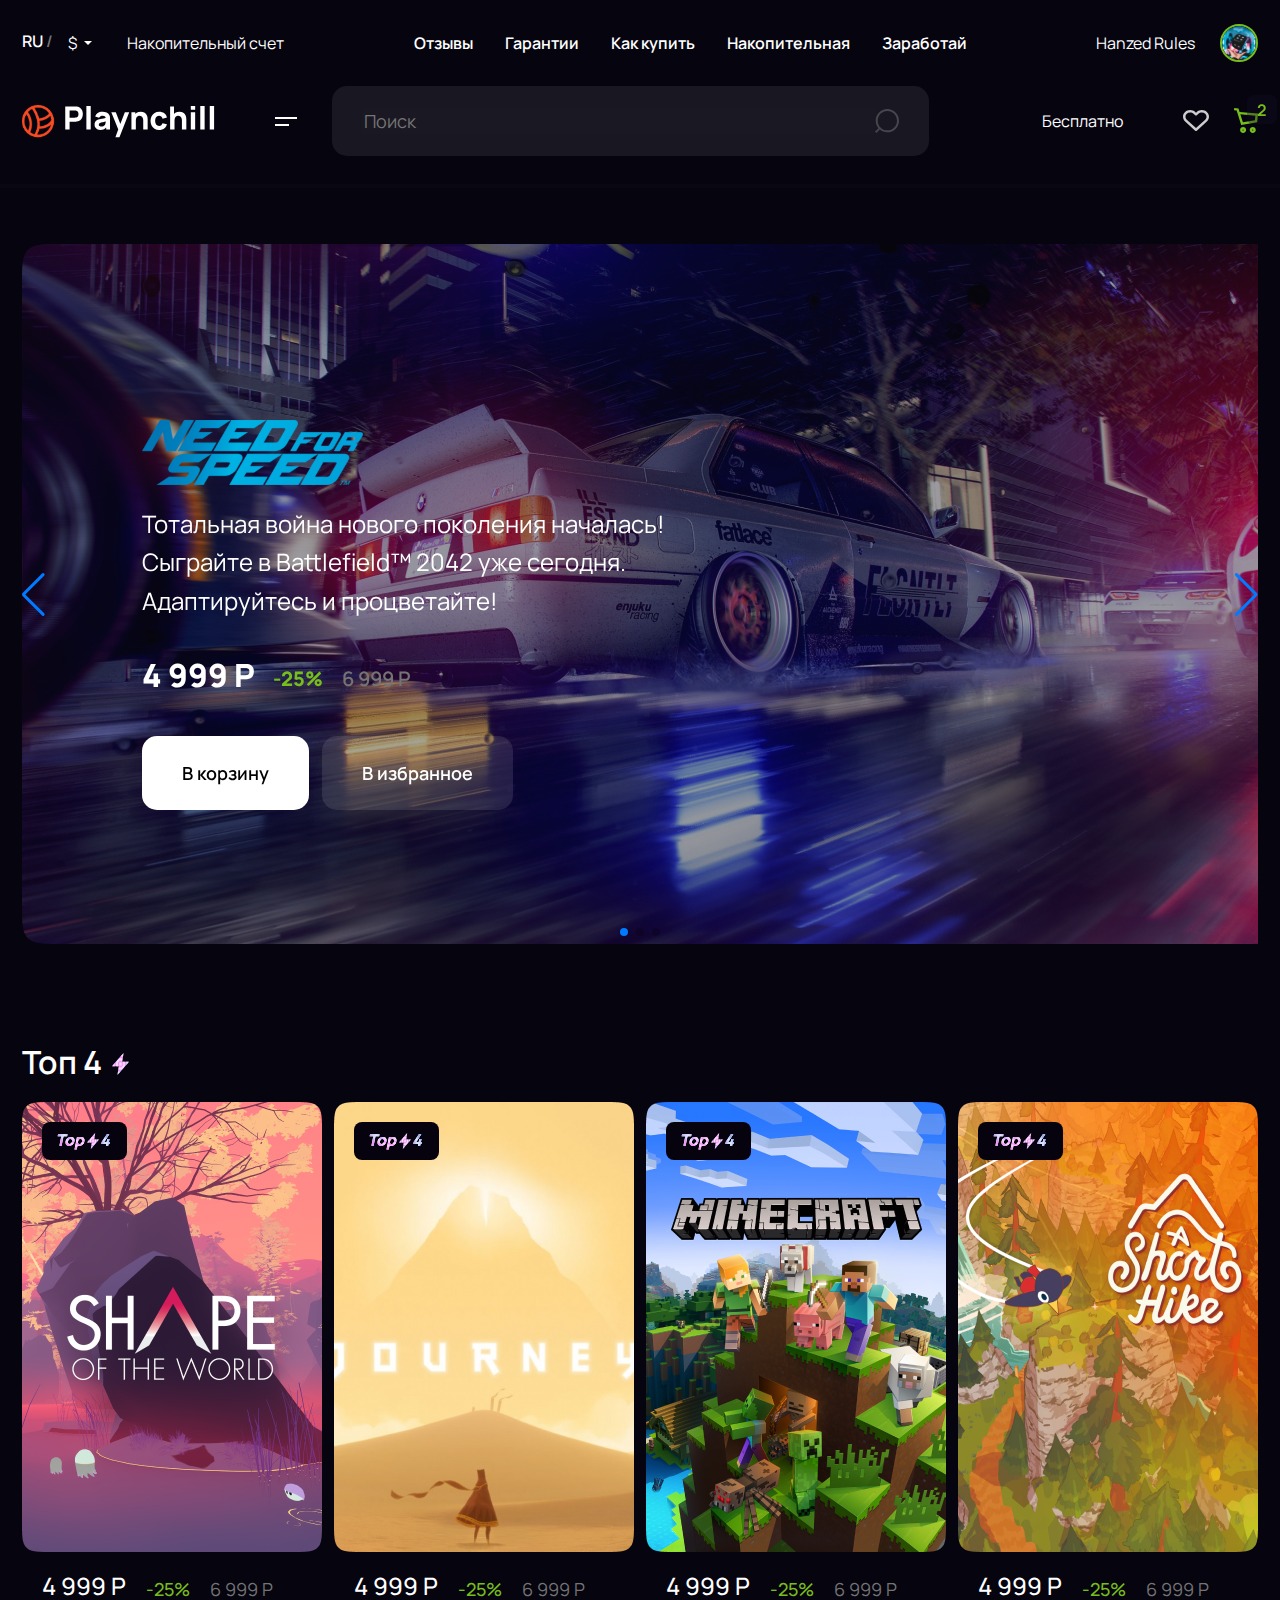
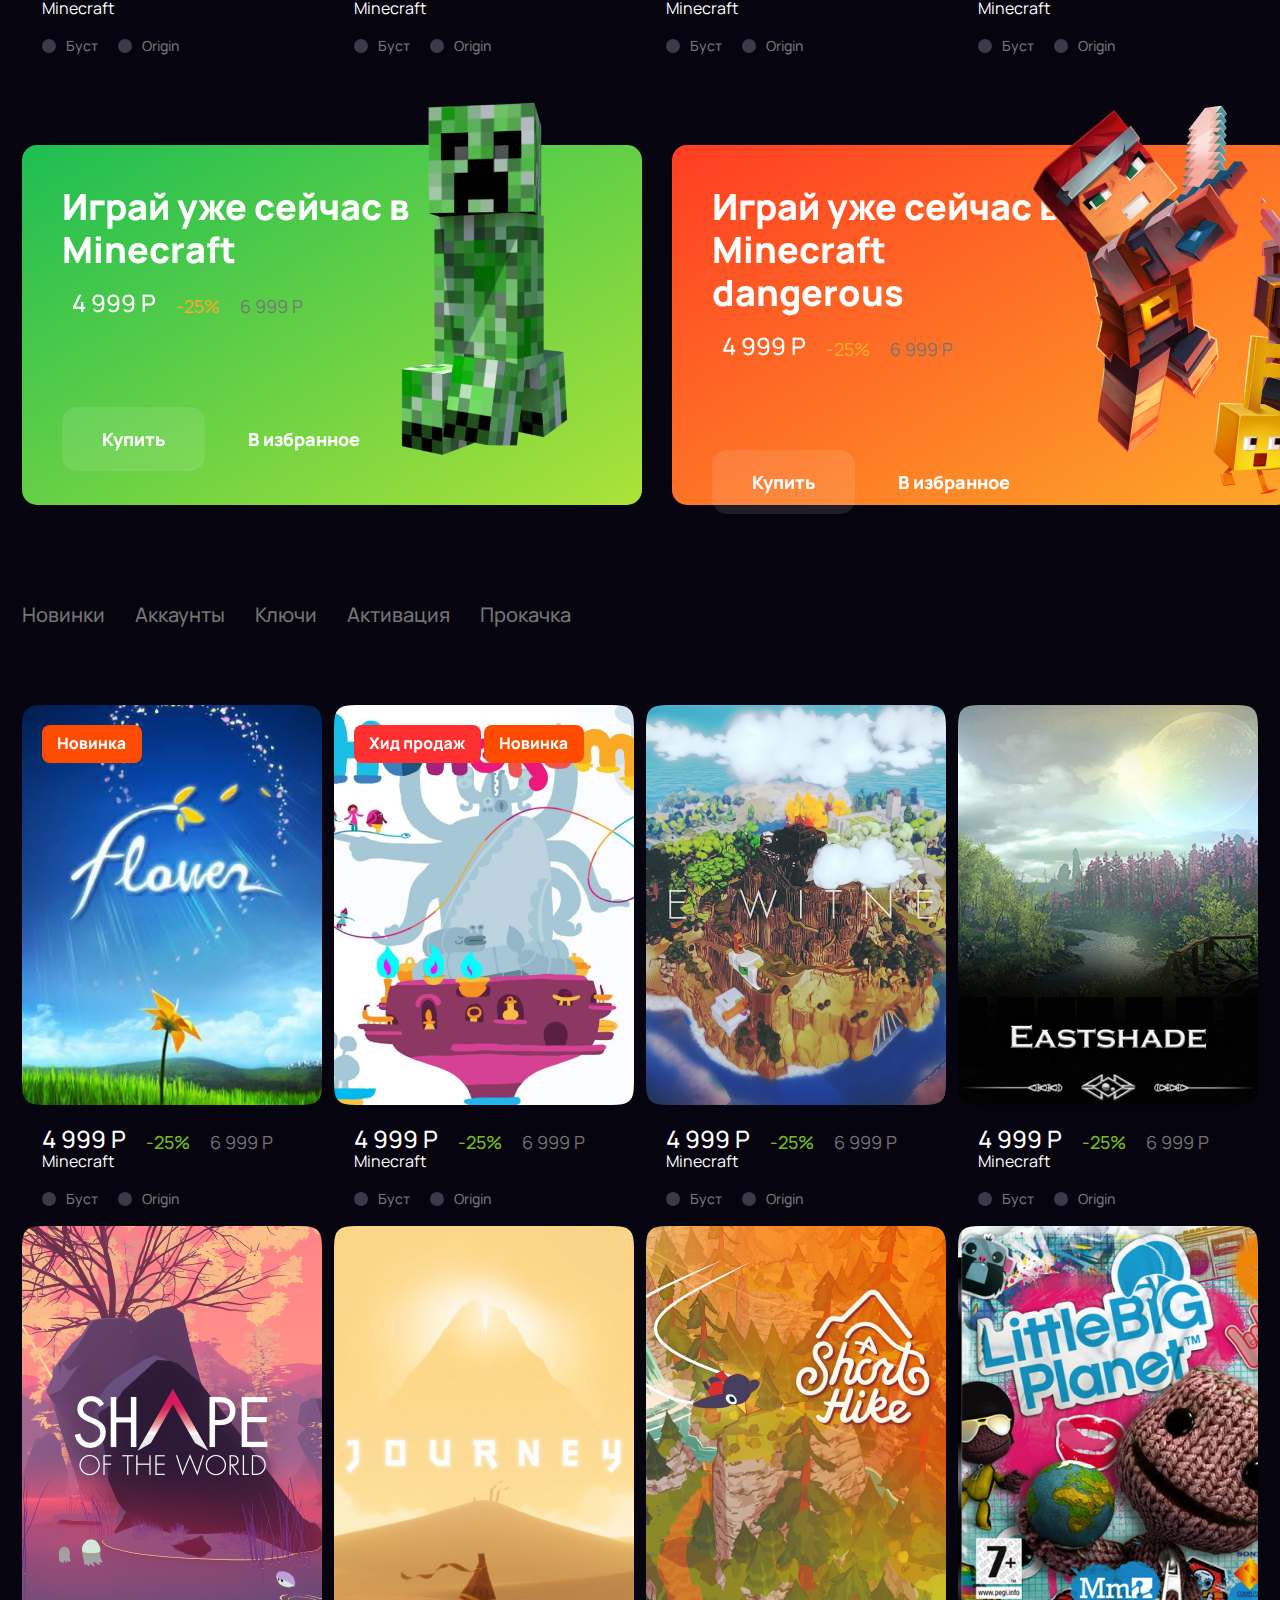
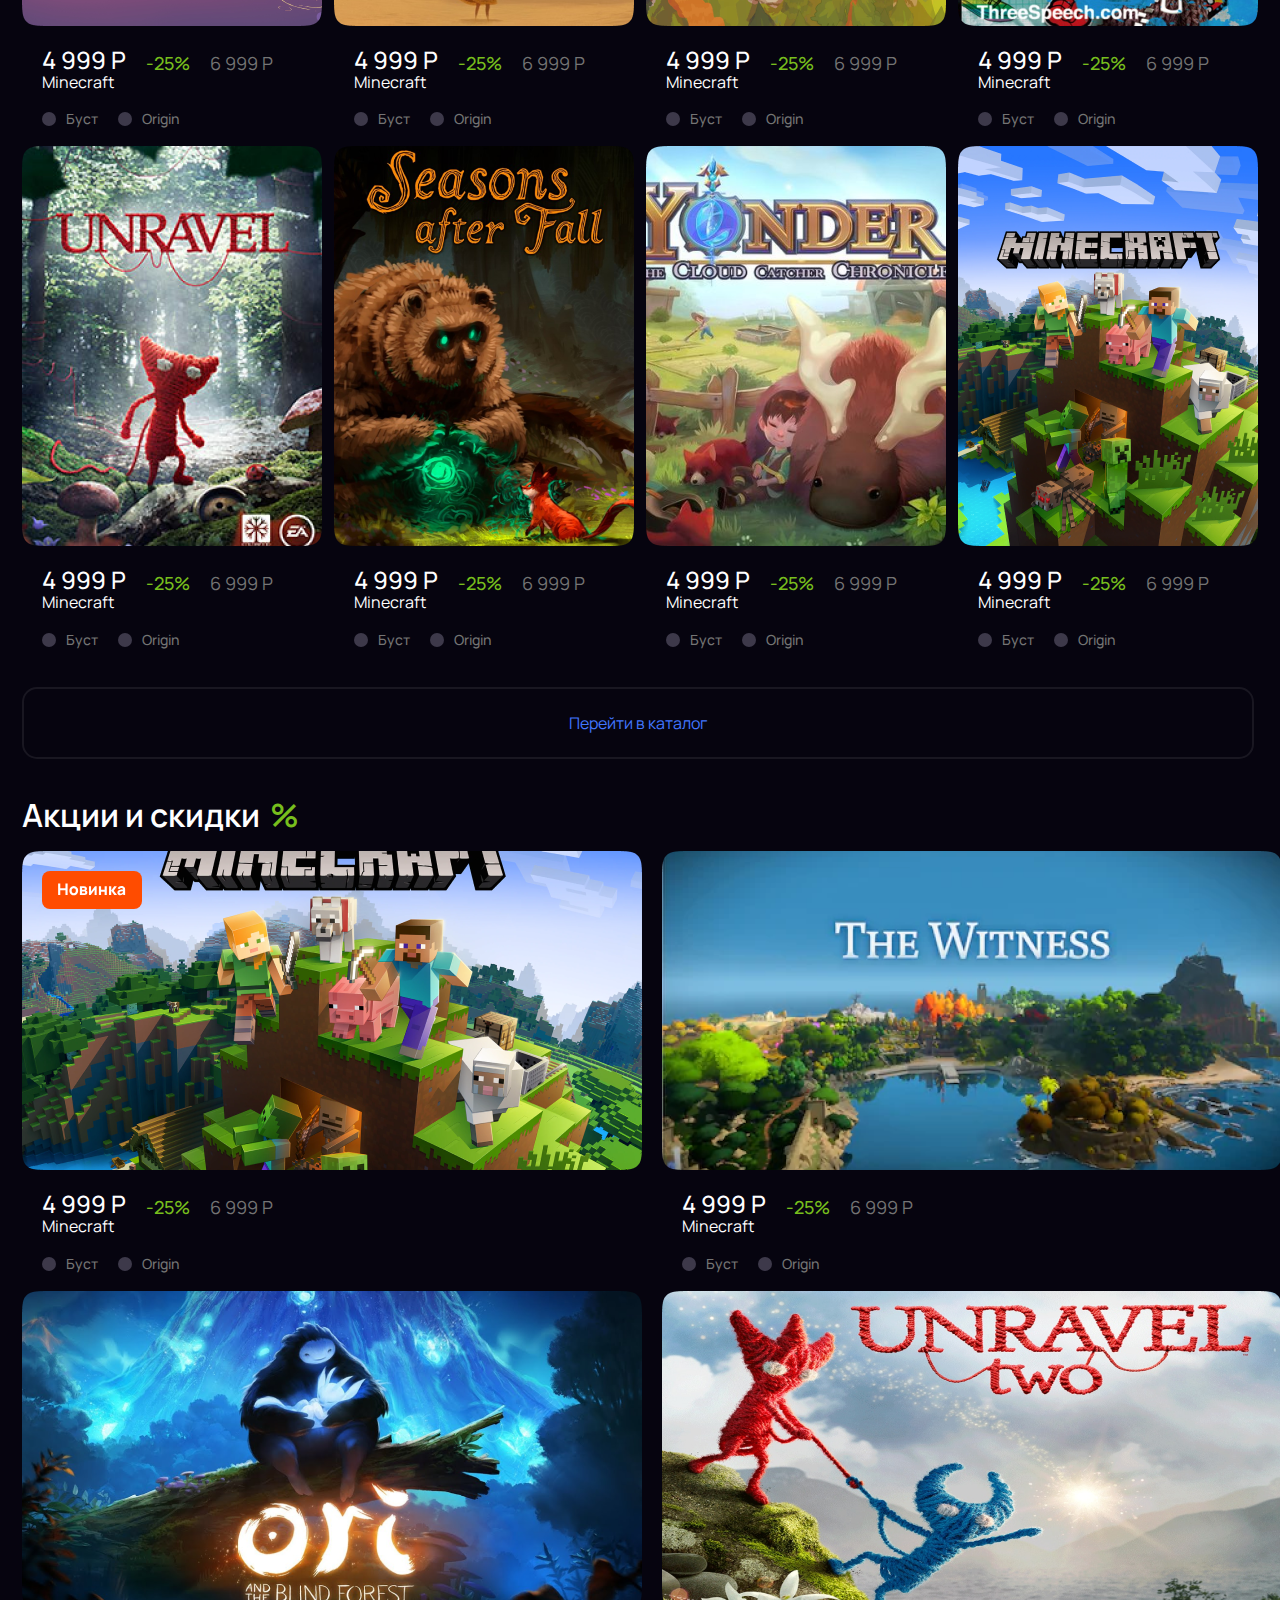
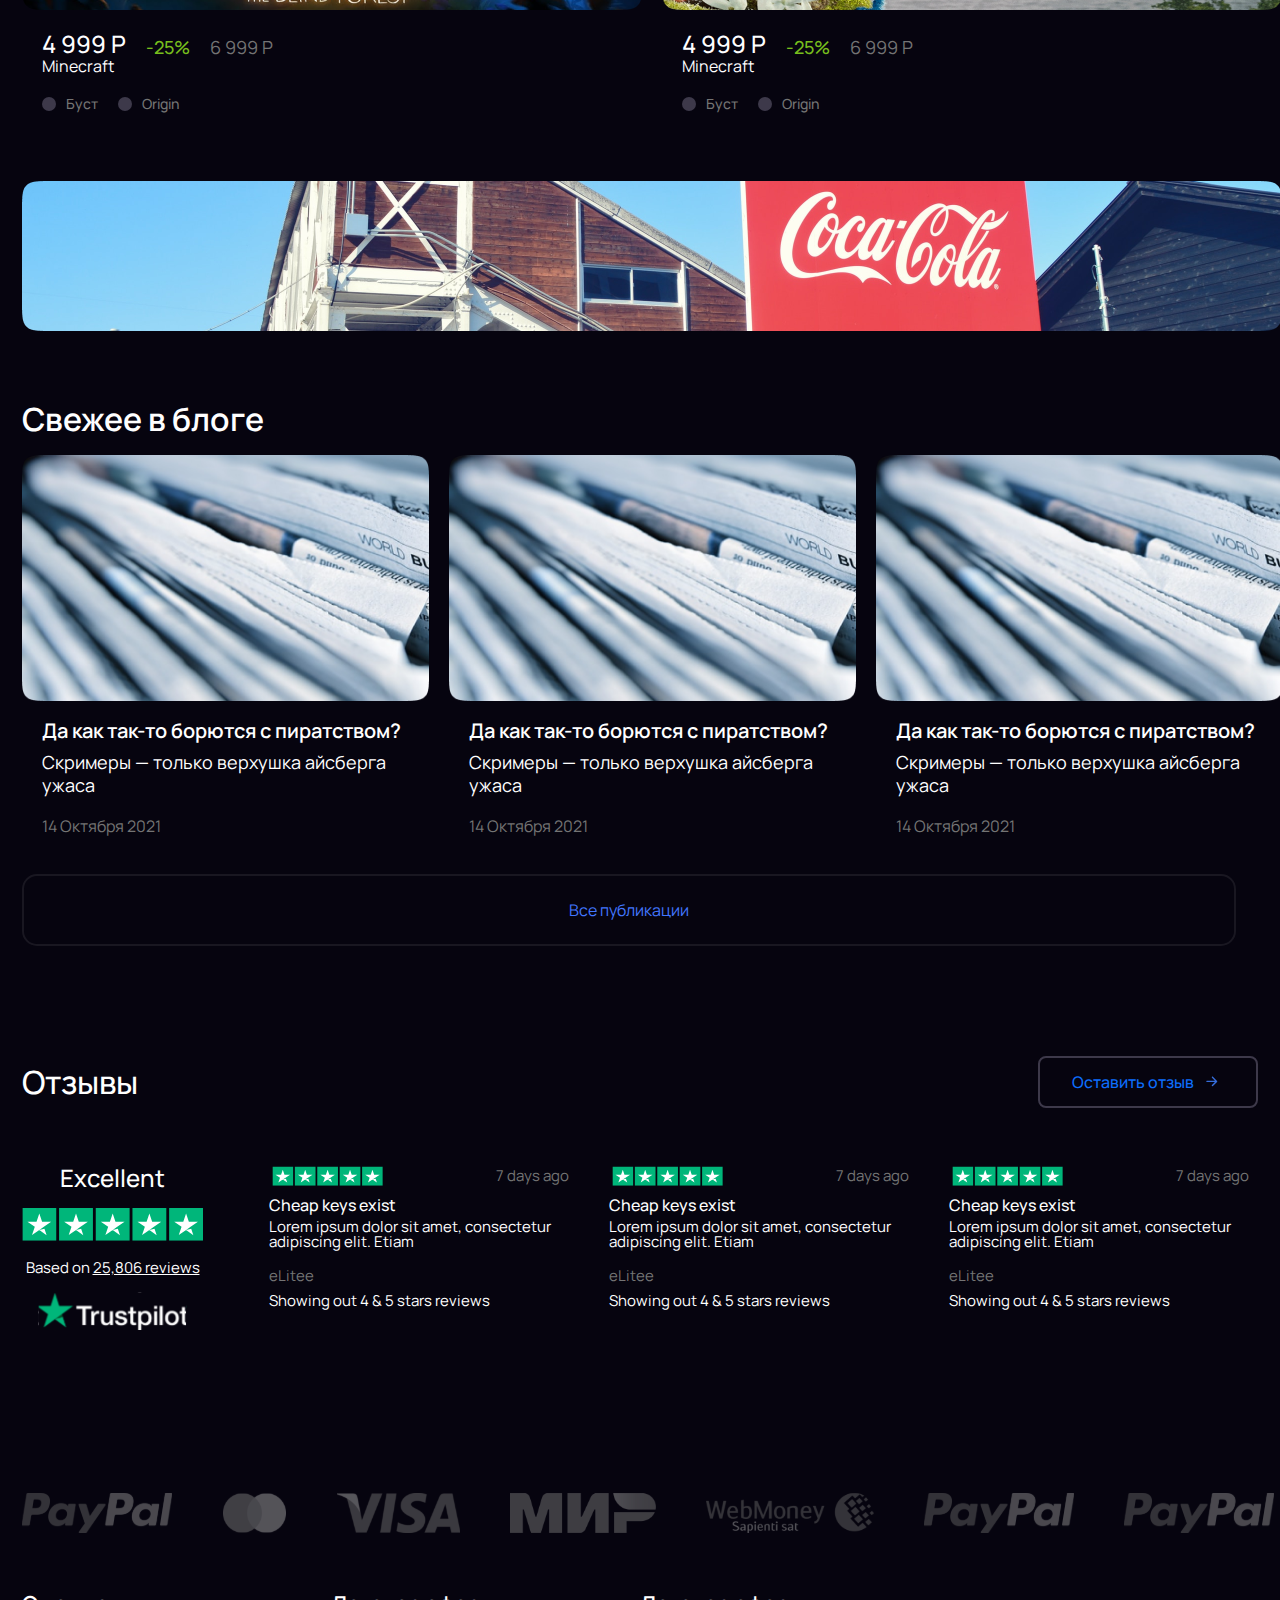
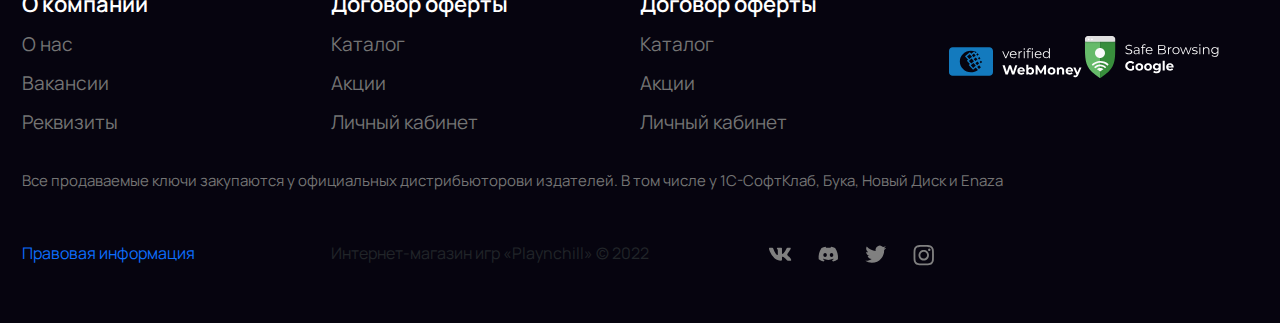
==== commit fef0eb3b: "fin" ====
--- a/index.html
+++ b/index.html
@@ -1162,37 +1162,37 @@
         <div class="footer__top top">
           <img
             class="top__logo"
-            src="../img/img_footer/footer-img-1.svg"
+            src="./img/img_footer/footer-img-1.svg"
             alt="PaiPal"
           />
           <img
             class="top__logo"
-            src="../img/img_footer/footer-img-2.svg"
+            src="./img/img_footer/footer-img-2.svg"
             alt="MasterCard"
           />
           <img
             class="top__logo"
-            src="../img/img_footer/footer-img-3.svg"
+            src="./img/img_footer/footer-img-3.svg"
             alt="Visa"
           />
           <img
             class="top__logo"
-            src="../img/img_footer/footer-img-4.svg"
+            src="./img/img_footer/footer-img-4.svg"
             alt="Mir"
           />
           <img
             class="top__logo"
-            src="../img/img_footer/footer-img-5.svg"
+            src="./img/img_footer/footer-img-5.svg"
             alt="WebMoney"
           />
           <img
             class="top__logo"
-            src="../img/img_footer/footer-img-6.svg"
+            src="./img/img_footer/footer-img-6.svg"
             alt="PaiPal"
           />
           <img
             class="top__logo"
-            src="../img/img_footer/footer-img-7.svg"
+            src="./img/img_footer/footer-img-7.svg"
             alt="PaiPal"
           />
         </div>
--- a/scss/style.css
+++ b/scss/style.css
@@ -420,6 +420,10 @@
   padding-right: 165px;
 }
 
+.top__logo {
+  padding-right: 50px;
+}
+
 @media screen and (max-width: 560px) {
   .footer__info {
     display: block;
